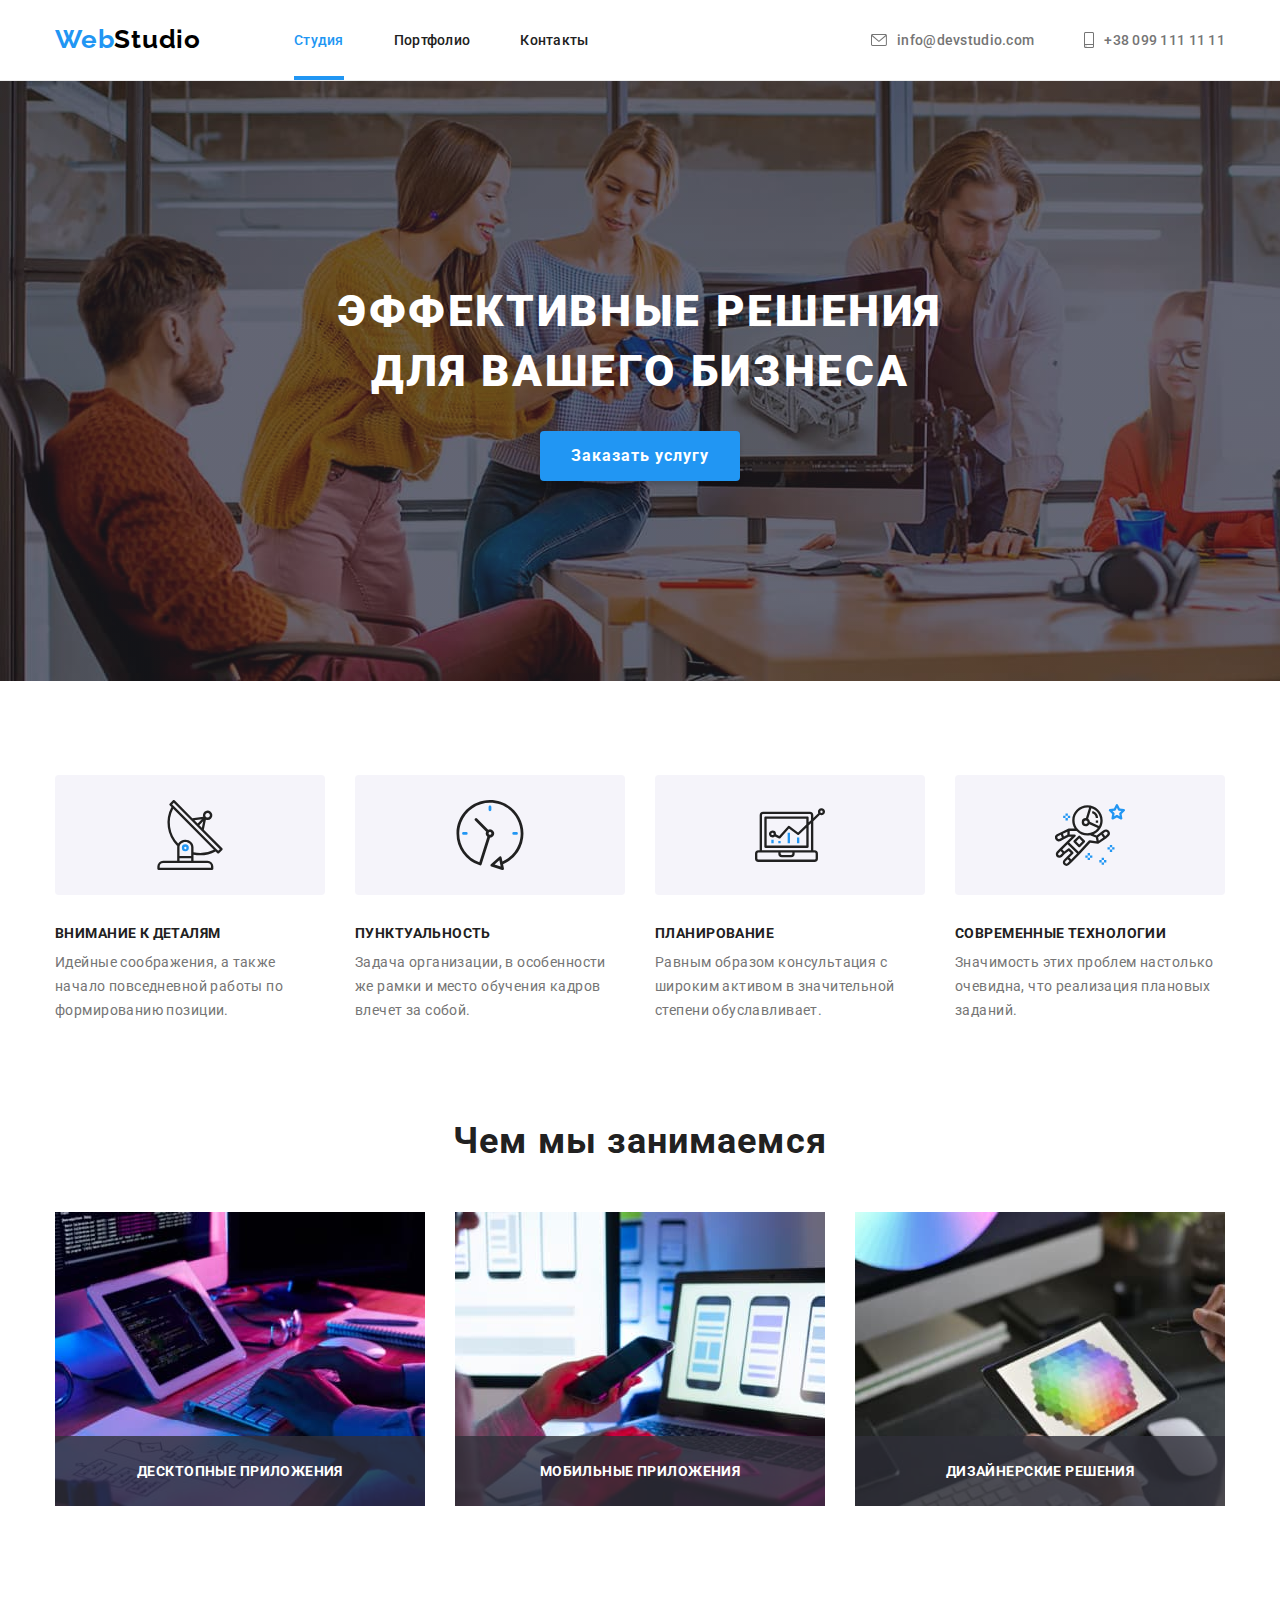
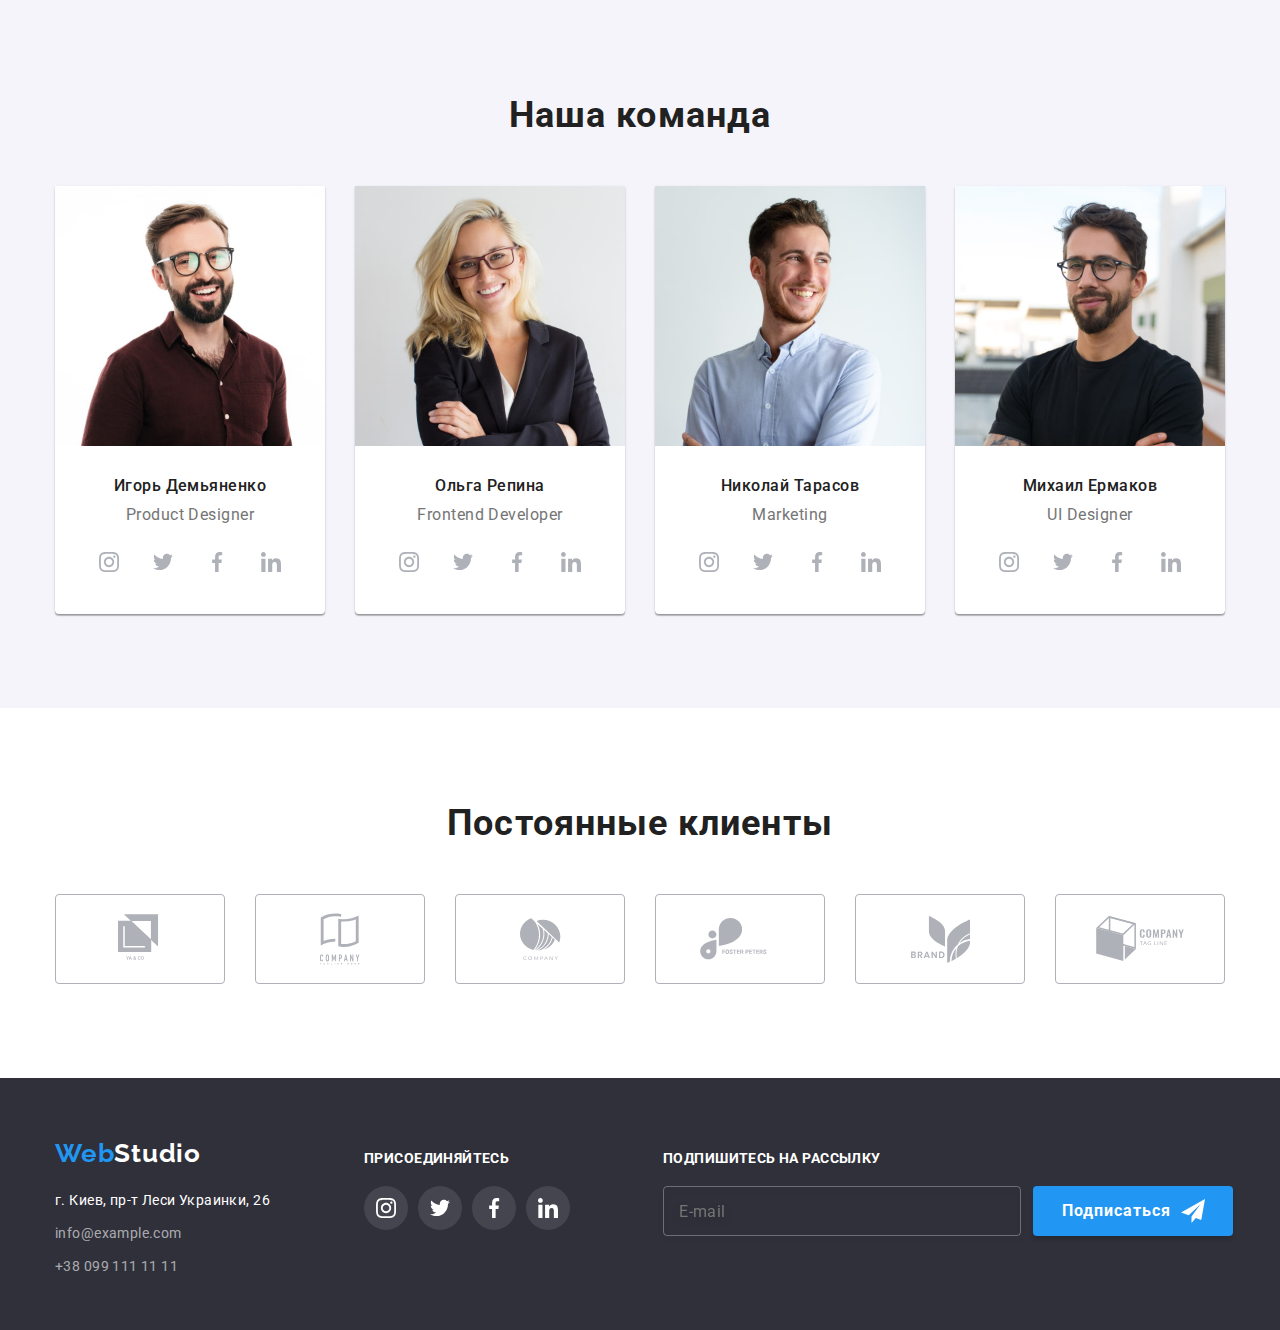
==== index.html @ 06188220 "Переносит файлы предыдущей работы в репозиторий" ====
<!DOCTYPE html>
<html lang="ru">
  <head>
    <meta charset="UTF-8" />
    <meta name="viewport" content="width=device-width, initial-scale=1.0" />
    <title>Веб-студия</title>
    <link
      rel="stylesheet"
      href="https://cdnjs.cloudflare.com/ajax/libs/modern-normalize/1.0.0/modern-normalize.css"
    />
    <link
      href="https://fonts.googleapis.com/css2?family=Raleway:wght@700&family=Roboto:wght@400;500;700;900&display=swap"
      rel="stylesheet"
    />
    <link rel="stylesheet" href="./css/main.min.css" />
  </head>

  <body>
    <!--Шапка-->
    <header class="header">
      <div class="container">
        <nav class="navigation">
          <a
            href="./index.html"
            class="site-logo link"
            aria-label="логотип веб-студии"
            lang="en"
          >
            Web<span class="logo-half">Studio</span>
          </a>
          <ul class="site-nav list">
            <li class="site-nav-item">
              <a class="site-nav-link link current" href="./index.html"
                >Студия</a
              >
            </li>
            <li class="site-nav-item">
              <a class="site-nav-link link" href="./portfolio.html"
                >Портфолио</a
              >
            </li>
            <li class="site-nav-item">
              <a class="site-nav-link link" href="">Контакты</a>
            </li>
          </ul>
        </nav>
        <address class="address">
          <ul class="contacts-list list">
            <li class="contacts-list-item">
              <a
                class="contacts-list-link link"
                href="mailto:info@devstudio.com"
                ><svg class="contacts-list-icon envelope">
                  <use href="./images/svg/sprite.svg#envelope"></use></svg
                >info@devstudio.com</a
              >
            </li>
            <li class="contacts-list-item">
              <a class="contacts-list-link link" href="tel:+380991111111"
                ><svg class="contacts-list-icon smartphone">
                  <use href="./images/svg/sprite.svg#smartphone"></use></svg
                >+38 099 111 11 11</a
              >
            </li>
          </ul>
        </address>
      </div>
    </header>
    <main>
      <!--Герой-->
      <section class="hero">
        <div class="container">
          <h1 class="hero-title">
            Эффективные решения<br />для вашего бизнеса
          </h1>
          <button type="button" class="hero-btn" data-modal-open>Заказать услугу</button>
        </div>
      </section>

      <!--Преимущества веб-студии-->
      <section class="section">
        <div class="container">
          <h2 class="section-title" hidden>Преимущества веб-студии</h2>
          <ul class="advantages list">
            <li class="advantages-item attention">
              <h3 class="advantages-list-title title">Внимание к деталям</h3>
              <p class="advantages-list-item">
                Идейные соображения, а также начало повседневной работы по
                формированию позиции.
              </p>
            </li>
            <li class="advantages-item punctuality">
              <h3 class="advantages-list-title title">Пунктуальность</h3>
              <p class="advantages-list-item">
                Задача организации, в особенности же рамки и место обучения
                кадров влечет за собой.
              </p>
            </li>
            <li class="advantages-item planning">
              <h3 class="advantages-list-title title">Планирование</h3>
              <p class="advantages-list-item">
                Равным образом консультация с широким активом в значительной
                степени обуславливает.
              </p>
            </li>
            <li class="advantages-item technologies">
              <h3 class="advantages-list-title title">
                Современные технологии
              </h3>
              <p class="advantages-list-item">
                Значимость этих проблем настолько очевидна, что реализация
                плановых заданий.
              </p>
            </li>
          </ul>
        </div>
      </section>
      <!--Виды работ-->
      <section class="works-section section">
        <div class="container">
          <h2 class="works-section-title title">Чем мы занимаемся</h2>
          <ul class="works list">
            <li class="works-item">
              <img
                src="./images/main_section_3/PC.jpg"
                alt="человек работает за компьютером"
                width="370"
                height="294"
              />
              <p class="works-item-desc">Десктопные приложения</p>
            </li>
            <li class="works-item">
              <img
                src="./images/main_section_3/mobile.jpg"
                alt="человек держит мобильный телефон"
                width="370"
                height="294"
              />
              <p class="works-item-desc">Мобильные приложения</p>
            </li>
            <li class="works-item">
              <img
                src="./images/main_section_3/color-palette.jpg"
                alt="палитра цветов на экране планшета"
                width="370"
                height="294"
              />
              <p class="works-item-desc">Дизайнерские решения</p>
            </li>
          </ul>
        </div>
      </section>
      <!--Команда-->
      <section class="team-section section">
        <div class="container">
          <h2 class="team-section-title title">Наша команда</h2>
          <ul class="team list">
            <li class="team-list-item">
              <img
                src="./images/main_section_4/igor.jpg"
                alt="дизайнер игорь демьяненко"
                width="270"
                height="260"
              />
              <h3 class="team-list-title title">Игорь Демьяненко</h3>
              <p class="team-list-job" lang="en">Product Designer</p>
              <ul class="social-networks list">
                <li class="social-networks-item">
                  <a class="social-networks-link" href="">
                    <svg class="social-networks-svg">
                      <use href="./images/svg/sprite.svg#instagram"></use>
                    </svg>
                  </a>
                </li>
                <li class="social-networks-item">
                  <a class="social-networks-link" href="">
                    <svg class="social-networks-svg">
                      <use href="./images/svg/sprite.svg#twitter"></use>
                    </svg>
                  </a>
                </li>
                <li class="social-networks-item">
                  <a class="social-networks-link" href="">
                    <svg class="social-networks-svg">
                      <use href="./images/svg/sprite.svg#facebook"></use>
                    </svg>
                  </a>
                </li>
                <li class="social-networks-item">
                  <a class="social-networks-link" href="">
                    <svg class="social-networks-svg">
                      <use href="./images/svg/sprite.svg#linkedin"></use>
                    </svg>
                  </a>
                </li>
              </ul>
            </li>
            <li class="team-list-item">
              <img
                src="./images/main_section_4/olga.jpg"
                alt="разработчик ольга репина"
                width="270"
                height="260"
              />
              <h3 class="team-list-title title">Ольга Репина</h3>
              <p class="team-list-job" lang="en">Frontend Developer</p>
              <ul class="social-networks list">
                <li class="social-networks-item">
                  <a class="social-networks-link" href="">
                    <svg class="social-networks-svg">
                      <use href="./images/svg/sprite.svg#instagram"></use>
                    </svg>
                  </a>
                </li>
                <li class="social-networks-item">
                  <a class="social-networks-link" href="">
                    <svg class="social-networks-svg">
                      <use href="./images/svg/sprite.svg#twitter"></use>
                    </svg>
                  </a>
                </li>
                <li class="social-networks-item">
                  <a class="social-networks-link" href="">
                    <svg class="social-networks-svg">
                      <use href="./images/svg/sprite.svg#facebook"></use>
                    </svg>
                  </a>
                </li>
                <li class="social-networks-item">
                  <a class="social-networks-link" href="">
                    <svg class="social-networks-svg">
                      <use href="./images/svg/sprite.svg#linkedin"></use>
                    </svg>
                  </a>
                </li>
              </ul>
            </li>
            <li class="team-list-item">
              <img
                src="./images/main_section_4/nikolai.jpg"
                alt="маркетинг николай тарасов"
                width="270"
                height="260"
              />
              <h3 class="team-list-title title">Николай Тарасов</h3>
              <p class="team-list-job" lang="en">Marketing</p>
              <ul class="social-networks list">
                <li class="social-networks-item">
                  <a class="social-networks-link" href="">
                    <svg class="social-networks-svg">
                      <use href="./images/svg/sprite.svg#instagram"></use>
                    </svg>
                  </a>
                </li>
                <li class="social-networks-item">
                  <a class="social-networks-link" href="">
                    <svg class="social-networks-svg">
                      <use href="./images/svg/sprite.svg#twitter"></use>
                    </svg>
                  </a>
                </li>
                <li class="social-networks-item">
                  <a class="social-networks-link" href="">
                    <svg class="social-networks-svg">
                      <use href="./images/svg/sprite.svg#facebook"></use>
                    </svg>
                  </a>
                </li>
                <li class="social-networks-item">
                  <a class="social-networks-link" href="">
                    <svg class="social-networks-svg">
                      <use href="./images/svg/sprite.svg#linkedin"></use>
                    </svg>
                  </a>
                </li>
              </ul>
            </li>
            <li class="team-list-item">
              <img
                src="./images/main_section_4/mikhail.jpg"
                alt="дизайнер михаил ермаков"
                width="270"
                height="260"
              />
              <h3 class="team-list-title title">Михаил Ермаков</h3>
              <p class="team-list-job" lang="en">UI Designer</p>
              <ul class="social-networks list">
                <li class="social-networks-item">
                  <a class="social-networks-link" href="">
                    <svg class="social-networks-svg">
                      <use href="./images/svg/sprite.svg#instagram"></use>
                    </svg>
                  </a>
                </li>
                <li class="social-networks-item">
                  <a class="social-networks-link" href="">
                    <svg class="social-networks-svg">
                      <use href="./images/svg/sprite.svg#twitter"></use>
                    </svg>
                  </a>
                </li>
                <li class="social-networks-item">
                  <a class="social-networks-link" href="">
                    <svg class="social-networks-svg">
                      <use href="./images/svg/sprite.svg#facebook"></use>
                    </svg>
                  </a>
                </li>
                <li class="social-networks-item">
                  <a class="social-networks-link" href="">
                    <svg class="social-networks-svg">
                      <use href="./images/svg/sprite.svg#linkedin"></use>
                    </svg>
                  </a>
                </li>
              </ul>
            </li>
          </ul>
        </div>
      </section>
      <!--Клиенты-->
      <section class="section">
        <div class="container">
          <h2 class="clients-section-title title">Постоянные клиенты</h2>
          <ul class="clients-list list">
            <li class="clients-list-item">
              <a class="clients-list-link" href=""
                ><svg class="clients-list-svg ya-co">
                  <use href="./images/svg/sprite.svg#logo-ya-co"></use></svg
              ></a>
            </li>
            <li class="clients-list-item">
              <a class="clients-list-link" href=""
                ><svg class="clients-list-svg tagline-here">
                  <use
                    href="./images/svg/sprite.svg#logo-tagline-here"
                  ></use></svg
              ></a>
            </li>
            <li class="clients-list-item">
              <a class="clients-list-link" href=""
                ><svg class="clients-list-svg company">
                  <use href="./images/svg/sprite.svg#logo-company"></use></svg
              ></a>
            </li>
            <li class="clients-list-item">
              <a class="clients-list-link" href=""
                ><svg class="clients-list-svg foster-peters">
                  <use
                    href="./images/svg/sprite.svg#logo-foster-peters"
                  ></use></svg
              ></a>
            </li>
            <li class="clients-list-item">
              <a class="clients-list-link" href=""
                ><svg class="clients-list-svg brand">
                  <use href="./images/svg/sprite.svg#logo-brand"></use></svg
              ></a>
            </li>
            <li class="clients-list-item">
              <a class="clients-list-link" href=""
                ><svg class="clients-list-svg tag-line">
                  <use href="./images/svg/sprite.svg#logo-tag-line"></use></svg
              ></a>
            </li>
          </ul>
        </div>
      </section>
    </main>
    <!--Подвал-->
    <footer class="footer">
      <div class="container">
        <div class="footer-contacts-list list">
          <a
            href="./index.html"
            class="site-logo link"
            aria-label="логотип веб-студии"
            lang="en"
            >Web<span class="logo-var">Studio</span>
          </a>
          <address class="address">
            <ul class="footer-list list">
              <li class="footer-list-item">
                <a
                  class="footer-list-link link"
                  href="https://goo.gl/maps/6B7yDmjmFDrhYiot9"
                  >г. Киев, пр-т Леси Украинки, 26</a
                >
              </li>
              <li class="footer-list-item">
                <a
                  class="footer-list-link-contact link"
                  href="mailto:info@example.com"
                  >info@example.com</a
                >
              </li>
              <li class="footer-list-item">
                <a
                  class="footer-list-link-contact link"
                  href="tel:+380991111111"
                  >+38 099 111 11 11</a
                >
              </li>
            </ul>
          </address>
        </div>
        <div class="footer-social-networks">
          <h2 class="social-networks-title">Присоединяйтесь</h2>
          <ul class="social-networks list">
            <li class="social-networks-item">
              <a class="social-networks-link" href="">
                <svg class="social-networks-svg">
                  <use href="./images/svg/sprite.svg#instagram"></use>
                </svg>
              </a>
            </li>
            <li class="social-networks-item">
              <a class="social-networks-link" href="">
                <svg class="social-networks-svg">
                  <use href="./images/svg/sprite.svg#twitter"></use>
                </svg>
              </a>
            </li>
            <li class="social-networks-item">
              <a class="social-networks-link" href="">
                <svg class="social-networks-svg">
                  <use href="./images/svg/sprite.svg#facebook"></use>
                </svg>
              </a>
            </li>
            <li class="social-networks-item">
              <a class="social-networks-link" href="">
                <svg class="social-networks-svg">
                  <use href="./images/svg/sprite.svg#linkedin"></use>
                </svg>
              </a>
            </li>
          </ul>
        </div>
        <div class="subscribe">
          <h2 class="subscribe-title">Подпишитесь на рассылку</h2>
          <form class="subscribe-form" action="#" method="get">
            <input class="subscribe-form-input" type="text" name="subscribe-form-input" placeholder="E-mail">
            <button class="subscribe-btn" type="submit">
              <span>Подписаться</span>
              <svg class="subscribe-btn-svg">
                <use href="./images/svg/sprite.svg#icon-send"></use>
              </svg>
            </button>
          </form>
        </div>               
      </div>
    </footer>

    <div class="backdrop is-hidden" data-modal>
      <div class="wrapper-modal">
        <div class="modal-window">
          <button type="button" class="close-btn" data-modal-close>
            <svg class="close-btn-svg close">
              <use href="./images/svg/sprite.svg#close-modal-btn"></use>
            </svg></button>
          <form class="modal-form" action="#" method="get">
            <h2 class="modal-form-title">Оставьте свои данные, мы вам перезвоним</h2>
            <ul class="list">
              <li class="modal-form-field">
                <label class="modal-form-label" for="user-name">Имя</label>
                <input class="modal-form-input" type="text" name="user-name" id="user-name" placeholder=" " required
                  minlength="2">
                <svg class="modal-form-icon">
                  <use href="./images/svg/sprite.svg#person-black"></use>
                </svg>
              </li>
    
              <li class="modal-form-field">
                <label class="modal-form-label" for="user-phone">Телефон</label>
                <input class="modal-form-input" type="tel" name="user-phone" id="user-phone" placeholder=" " required>
                <svg class="modal-form-icon">
                  <use href="./images/svg/sprite.svg#phone-black"></use>
                </svg>
              </li>
    
              <li class="modal-form-field">
                <label class="modal-form-label" for="user-email">Почта</label>
                <input class="modal-form-input" type="email" name="user-email" id="user-email" placeholder=" " required>
                <svg class="modal-form-icon">
                  <use href="./images/svg/sprite.svg#email-black"></use>
                </svg>
              </li>
            </ul>
    
            <div class="modal-comment">
              <label class="modal-comment-label" for="comment">Комментарий</label>
              <textarea class="modal-comment-area" name="comment" id="comment" placeholder="Введите текст"></textarea>
            </div>
    
            <input class="modal-form-policy visually-hidden" type="checkbox" name="user-policy" value="accept-policy"
              id="user-policy">
            <label class="modal-policy-label" for="user-policy">Соглашаюсь с рассылкой и принимаю <a
                class="modal-policy-link" href="">Условия договора</a></label>

            <button type="submit" class="modal-btn">Отправить</button>       
    
          </form>
        </div>
      </div>
    </div>

    
    <script src="./js/modal.js"></script>
  </body>
</html>
---- css/main.min.css ----
.visually-hidden{position:absolute !important;clip:rect(1px 1px 1px 1px);clip:rect(1px, 1px, 1px, 1px);padding:0 !important;border:0 !important;height:1px !important;width:1px !important;overflow:hidden}*,*::before,*::after{padding:0;margin:0}body{font-family:"Roboto",sans-serif;font-style:normal;color:#757575;background:#fff}.list{list-style:none}.link{text-decoration:none}img{display:block}.address{font-style:normal}.section{padding-top:94px;padding-bottom:94px}.title{color:#212121}.container{width:1200px;padding:0 15px;margin:0 auto}.site-logo{margin-right:93px;color:#2196f3;font-family:"Raleway",sans-serif;font-weight:bold;font-size:26px;line-height:1.192;letter-spacing:0.03em}.navigation .site-logo{padding-top:24px;padding-bottom:25px}.logo-half{color:#000}.logo-var{color:#fff}.navigation{display:flex;align-items:center}.site-nav{display:flex}.site-nav-item{display:flex}.site-nav-item:not(:last-child){margin-right:50px}.site-nav-item .link{padding:32px 0px}.site-nav-link{color:#212121;font-weight:500;font-size:14px;line-height:1.143;letter-spacing:0.02em;transition:color 250ms cubic-bezier(0.4, 0, 0.2, 1)}.site-nav-link:hover,.site-nav-link:focus{color:#2196f3}.current{position:relative;color:#2196f3}.current::after{content:"";position:absolute;left:0;bottom:0;display:block;width:100%;height:4px;background-color:#2196f3}.contacts-list{display:flex}.contacts-list-link{display:flex;align-items:center;justify-content:center;color:#757575;font-weight:500;font-size:14px;line-height:1.143;letter-spacing:0.02em;transition:color 250ms cubic-bezier(0.4, 0, 0.2, 1)}.contacts-list-link:hover,.contacts-list-link:focus{color:#2196f3}.contacts-list-icon{margin-right:10px;fill:#757575;transition:fill 250ms cubic-bezier(0.4, 0, 0.2, 1)}.contacts-list-link:hover .contacts-list-icon,.contacts-list-link:focus .contacts-list-icon{fill:#2196f3}.contacts-list-item:first-child{margin-right:50px}.contacts-list-item .link{padding:32px 0px}.envelope{width:16px;height:12px}.smartphone{width:10px;height:16px}.backdrop{position:fixed;top:0;left:0;width:100%;height:100%;background-color:rgba(0,0,0,0.2);visibility:visible;opacity:1;transition:visibility 250ms cubic-bezier(0.4, 0, 0.2, 1),opacity 250ms cubic-bezier(0.4, 0, 0.2, 1);overflow-y:auto}.is-hidden{visibility:hidden;opacity:0;pointer-events:none}.wrapper-modal{display:flex;justify-content:center;align-items:center;min-height:100%;padding:15px}.modal-window{position:relative;display:block;width:528px;padding:40px;background:#fff;box-shadow:0px 1px 3px rgba(0,0,0,0.12),0px 1px 1px rgba(0,0,0,0.14),0px 2px 1px rgba(0,0,0,0.2);border-radius:4px}.close-btn{position:absolute;top:8px;right:8px;display:flex;align-items:center;justify-content:center;width:30px;height:30px;background:#fff;border:1px solid rgba(0,0,0,0.1);border-radius:50%;cursor:pointer}.close-btn-svg:hover,.close-btn-svg:focus{fill:#2196f3}.close{width:18px;height:18px}.modal-form{display:flex;flex-direction:column}.modal-form-title{margin-bottom:12px;font-weight:bold;font-size:20px;line-height:1.15;text-align:center;letter-spacing:0.03em;color:#212121}.modal-form-field{position:relative}.modal-form-field:not(:last-child){margin-bottom:10px}.modal-form-label{font-size:12px;line-height:1.166;letter-spacing:0.01em}.modal-form-input{display:block;width:100%;height:40px;margin-top:4px;padding-left:42px;border:1px solid rgba(33,33,33,0.2);border-radius:4px;cursor:pointer}.modal-form-input:focus{outline:none;border:1px solid #2196f3;transition:transform 250ms cubic-bezier(0.4, 0, 0.2, 1)}.modal-form-icon{position:absolute;width:18px;height:18px;bottom:11px;left:12px}.modal-form-input:focus+.modal-form-icon{fill:#2196f3;transition:transform 250ms cubic-bezier(0.4, 0, 0.2, 1)}.modal-comment{margin-top:10px;margin-bottom:20px}.modal-comment-label{font-size:12px;line-height:1.166;letter-spacing:0.01em}.modal-comment-area{width:100%;height:120px;margin-top:4px;padding:12px 16px;border:1px solid rgba(33,33,33,0.2);border-radius:4px;resize:none}.modal-comment-area:focus{outline:none;border:1px solid #2196f3;transition:transform 250ms cubic-bezier(0.4, 0, 0.2, 1)}.modal-comment-area::placeholder{font-size:12px;line-height:1.17;letter-spacing:0.01em;color:rgba(117,117,117,0.5)}.modal-policy-label{font-size:14px;line-height:1.714;letter-spacing:0.03em}.modal-policy-label::before{content:"";width:16px;height:15px;display:inline-block;border:1px solid #212121;border-radius:2px;margin-right:8px;transition:transform 250ms cubic-bezier(0.4, 0, 0.2, 1)}.modal-form-policy:checked+.modal-policy-label::before{background-image:url(../images/svg/icon-check.svg);border:none}.modal-policy-link{color:#2196f3}.modal-btn{margin:30px 124px 0;width:200px;height:50px;font-weight:bold;font-size:16px;line-height:1, 875;letter-spacing:0.06em;color:#fff;background:#2196f3;box-shadow:0px 4px 4px rgba(0,0,0,0.15);border-radius:4px;border:none;cursor:pointer}.social-networks{display:flex;justify-content:center}.social-networks-link{display:flex;align-items:center;justify-content:center;width:44px;height:44px;border-radius:50%;background-color:#fff;transition:background-color 250ms cubic-bezier(0.4, 0, 0.2, 1)}.social-networks-link:hover,.social-networks-link:focus{background-color:#2196f3}.footer .social-networks-link{background-color:rgba(255,255,255,0.1);transition:background-color 250ms cubic-bezier(0.4, 0, 0.2, 1)}.social-networks-item:not(:last-child){margin-right:10px}.social-networks-svg{width:20px;height:20px;fill:#afb1b8;transition:fill 250ms cubic-bezier(0.4, 0, 0.2, 1)}.social-networks-link:hover .social-networks-svg,.social-networks-link:focus .social-networks-svg{fill:#fff}.footer .social-networks-svg{width:20px;height:20px;fill:#fff}.subscribe{padding-top:72px;padding-bottom:94px;margin-left:93px}.subscribe-title{font-weight:bold;font-size:14px;line-height:1, 142;letter-spacing:0.03em;text-transform:uppercase;color:#fff}.subscribe-btn{width:200px;height:50px;margin-left:12px;padding-left:29px;font-weight:bold;font-size:16px;line-height:1, 875;display:flex;align-items:center;text-align:center;letter-spacing:0.06em;color:#fff;background:#2196f3;box-shadow:0px 4px 4px rgba(0,0,0,0.15);border-radius:4px;border:none}.subscribe-btn-svg{width:24px;height:24px;margin-left:10px}.subscribe-form{display:flex;padding-top:20px}.subscribe-form-input{width:358px;height:50px;padding-left:15px;border:1px solid rgba(255,255,255,0.3);box-sizing:border-box;filter:drop-shadow(0px 4px 4px rgba(0,0,0,0.15));border-radius:4px;background-color:transparent;font-size:16px;line-height:1.25;align-items:center;letter-spacing:0.03em;color:rgba(255,255,255,0.6)}.subscribe-form-input:focus{outline:none}.header{border-bottom:1px solid #ececec}.header .container{display:flex;align-items:center;height:80px}.header .address{margin-left:auto}.hero{max-width:1600px;height:600px;margin-left:auto;margin-right:auto;background-repeat:no-repeat;background-size:cover;background-image:linear-gradient(rgba(47,48,58,0.4), rgba(47,48,58,0.4)),url(../images/main_section_1/hero-bg-img.jpg);background-color:#2f303a}.hero-title{width:696px;margin-bottom:30px;color:#fff;font-weight:900;font-size:44px;line-height:1.364;text-align:center;letter-spacing:0.06em;text-transform:uppercase}.hero-btn{width:200px;height:50px;font-weight:bold;font-size:16px;line-height:1, 875;letter-spacing:0.06em;color:#fff;background:#2196f3;box-shadow:0px 4px 4px rgba(0,0,0,0.15);border-radius:4px;border:none;cursor:pointer}.hero .container{display:flex;flex-direction:column;align-items:center;justify-content:center;height:600px}.advantages{display:flex;flex-wrap:wrap}.advantages-item{width:270px;height:251px}.advantages-item:not(:last-child){margin-right:30px}.advantages-list-title{margin-bottom:10px;font-weight:bold;font-size:14px;line-height:1.143;letter-spacing:0.03em;text-transform:uppercase}.advantages-list-title::before{content:"";display:block;width:270px;height:120px;background-repeat:no-repeat;background-position:center;background-color:#f5f4fa;border-radius:4px;margin-bottom:30px}.attention .advantages-list-title::before{background-image:url(../images/svg/antenna.svg)}.punctuality .advantages-list-title::before{background-image:url(../images/svg/clock.svg)}.planning .advantages-list-title::before{background-image:url(../images/svg/diagram.svg)}.technologies .advantages-list-title::before{background-image:url(../images/svg/astronaut.svg)}.advantages-list-item{height:75px;font-weight:normal;font-size:14px;line-height:1.714;letter-spacing:0.03em}.works{display:flex;flex-wrap:wrap}.works-section{padding-top:0}.works-section-title{margin-bottom:50px;font-weight:bold;font-size:36px;line-height:1.167;text-align:center;letter-spacing:0.03em}.works-item{position:relative;display:block}.works-item:not(:last-child){margin-right:30px}.works-item-desc{content:"";position:absolute;left:0;bottom:0;display:block;width:100%;height:70px;padding:27px 0;font-weight:bold;font-size:14px;line-height:16px;text-align:center;letter-spacing:0.03em;text-transform:uppercase;color:#fff;background-color:rgba(47,48,58,0.8)}.team{display:flex;flex-wrap:wrap}.team-section{height:708px;background-color:#f5f4fa}.team-section-title{margin-bottom:50px;font-weight:bold;font-size:36px;line-height:1.167;text-align:center;letter-spacing:0.03em}.team-list-item{width:270px;height:428px;padding-bottom:30px;box-shadow:0px 1px 3px rgba(0,0,0,0.12),0px 1px 1px rgba(0,0,0,0.14),0px 2px 1px rgba(0,0,0,0.2);border-radius:0px 0px 4px 4px;background:#fff}.team-list-item:not(:last-child){margin-right:30px}.team-list-title{margin-top:30px;margin-bottom:10px;font-weight:500;font-size:16px;line-height:1.187;text-align:center;letter-spacing:0.03em}.team-list-job{margin-bottom:16px;font-weight:normal;font-size:16px;line-height:1.187;text-align:center;letter-spacing:0.03em}.clients-section-title{margin-bottom:50px;font-weight:bold;font-size:36px;line-height:42px;text-align:center;letter-spacing:0.03em}.clients-list{display:flex;flex-wrap:wrap;justify-content:center}.clients-list-link{display:flex;align-items:center;justify-content:center;width:170px;height:90px;border:1px solid #afb1b8;box-sizing:border-box;border-radius:4px;transition:border 250ms cubic-bezier(0.4, 0, 0.2, 1)}.clients-list-link:hover,.clients-list-link:focus{border:1px solid #2196f3}.clients-list-item:not(:last-child){margin-right:30px}.clients-list-svg{fill:#afb1b8;transition:fill 250ms cubic-bezier(0.4, 0, 0.2, 1)}.clients-list-link:hover .clients-list-svg,.clients-list-link:focus .clients-list-svg{fill:#2196f3}.ya-co{width:44.27px;height:49.23px}.tagline-here{width:40px;height:52px}.company{width:41px;height:42.6px}.foster-peters{width:79.66px;height:42.22px}.brand{width:59px;height:47px}.tag-line{width:88.48px;height:45.44px}.footer{display:flex;height:252px;background-color:#2f303a}.footer .container{display:flex}.footer .address{width:231px;margin-top:20px}.footer-contacts-list{padding:60px 0px;margin-right:70px}.footer-list-item:not(:last-child){margin-bottom:9px}.footer-list-link{color:#fff;font-weight:normal;font-size:14px;line-height:1.714;letter-spacing:0.03em;transition:color 250ms cubic-bezier(0.4, 0, 0.2, 1)}.footer-list-link:hover,.footer-list-link:focus{color:#2196f3}.footer-list-link-contact{color:rgba(255,255,255,0.6);font-weight:normal;font-size:14px;line-height:1.714;letter-spacing:0.03em;transition:color 250ms cubic-bezier(0.4, 0, 0.2, 1)}.footer-list-link-contact:hover,.footer-list-link-contact:focus{color:#2196f3}.footer-social-networks{padding-top:72px;padding-bottom:100px}.social-networks-title{margin-bottom:20px;font-weight:bold;font-size:14px;line-height:16px;letter-spacing:0.03em;text-transform:uppercase;color:#fff}.social-networks-link:hover,.social-networks-link:focus{background-color:#2196f3}
/*# sourceMappingURL=main.min.css.map */
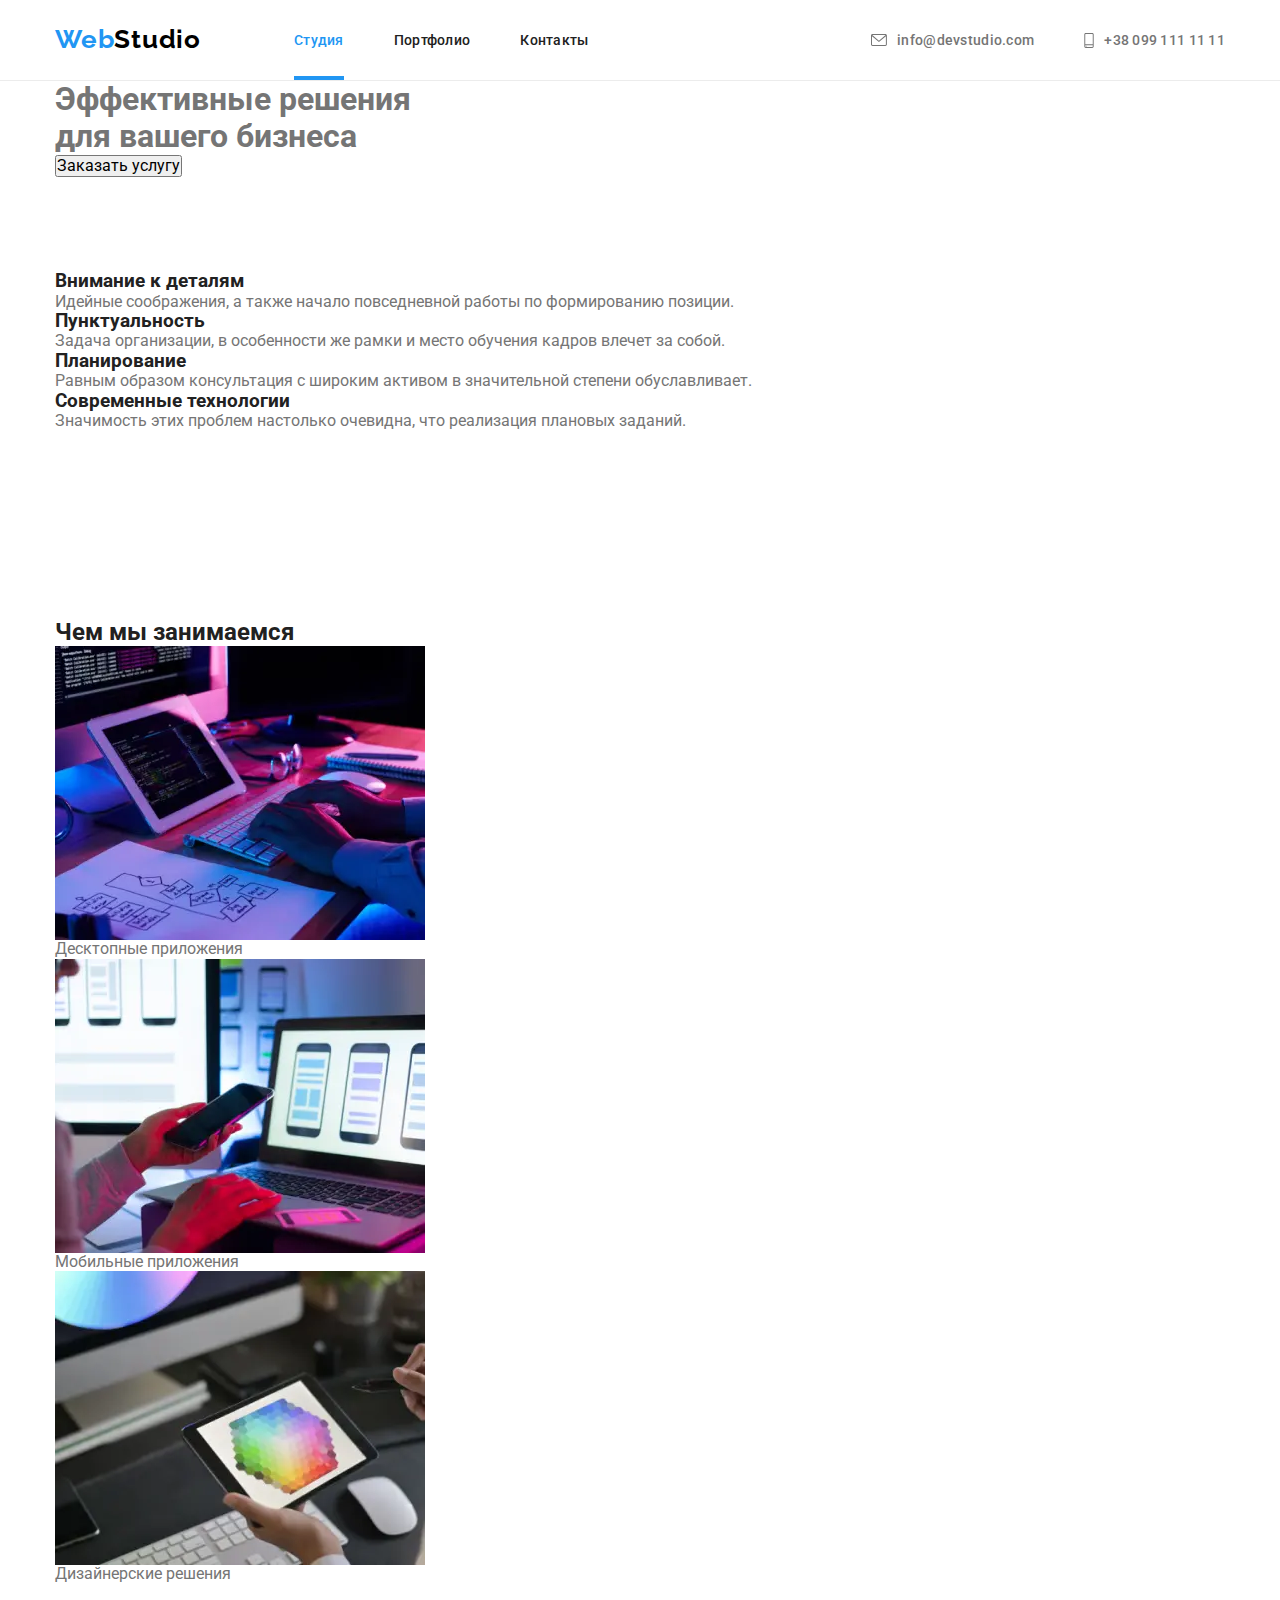
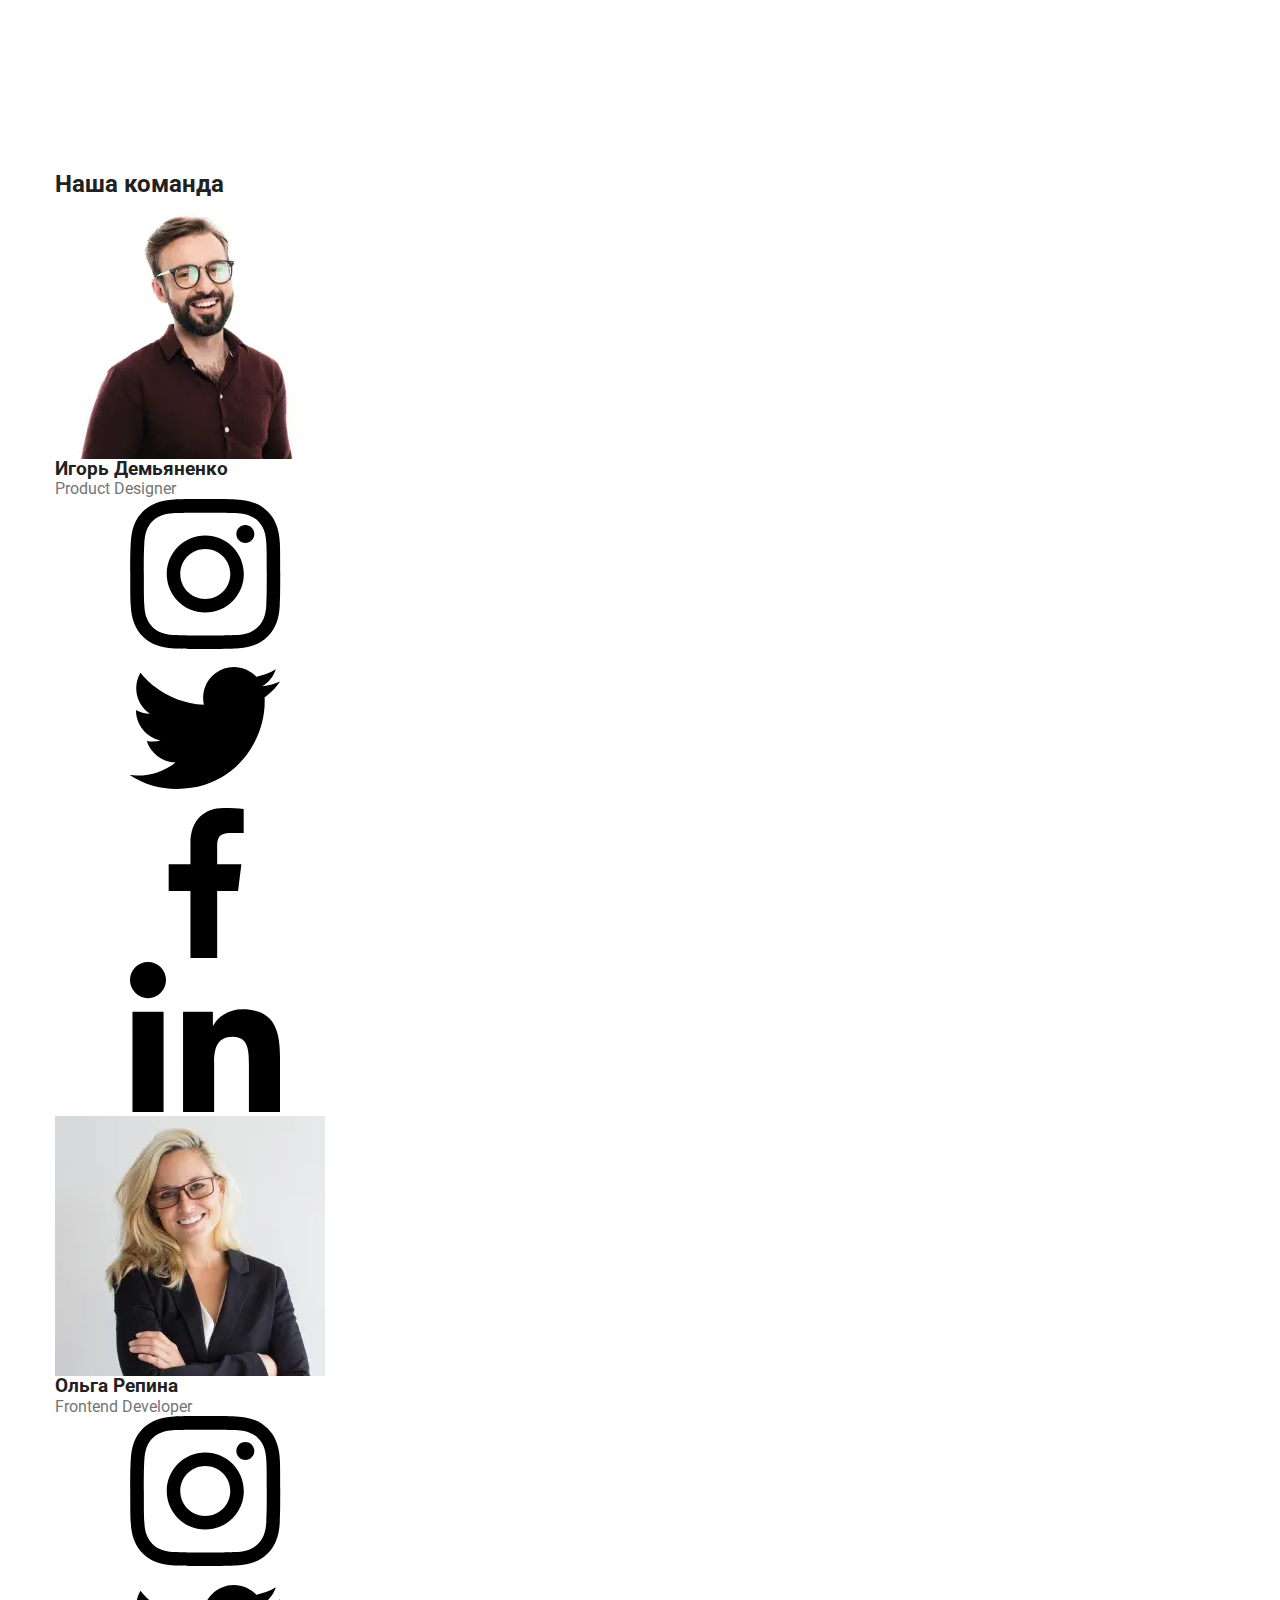
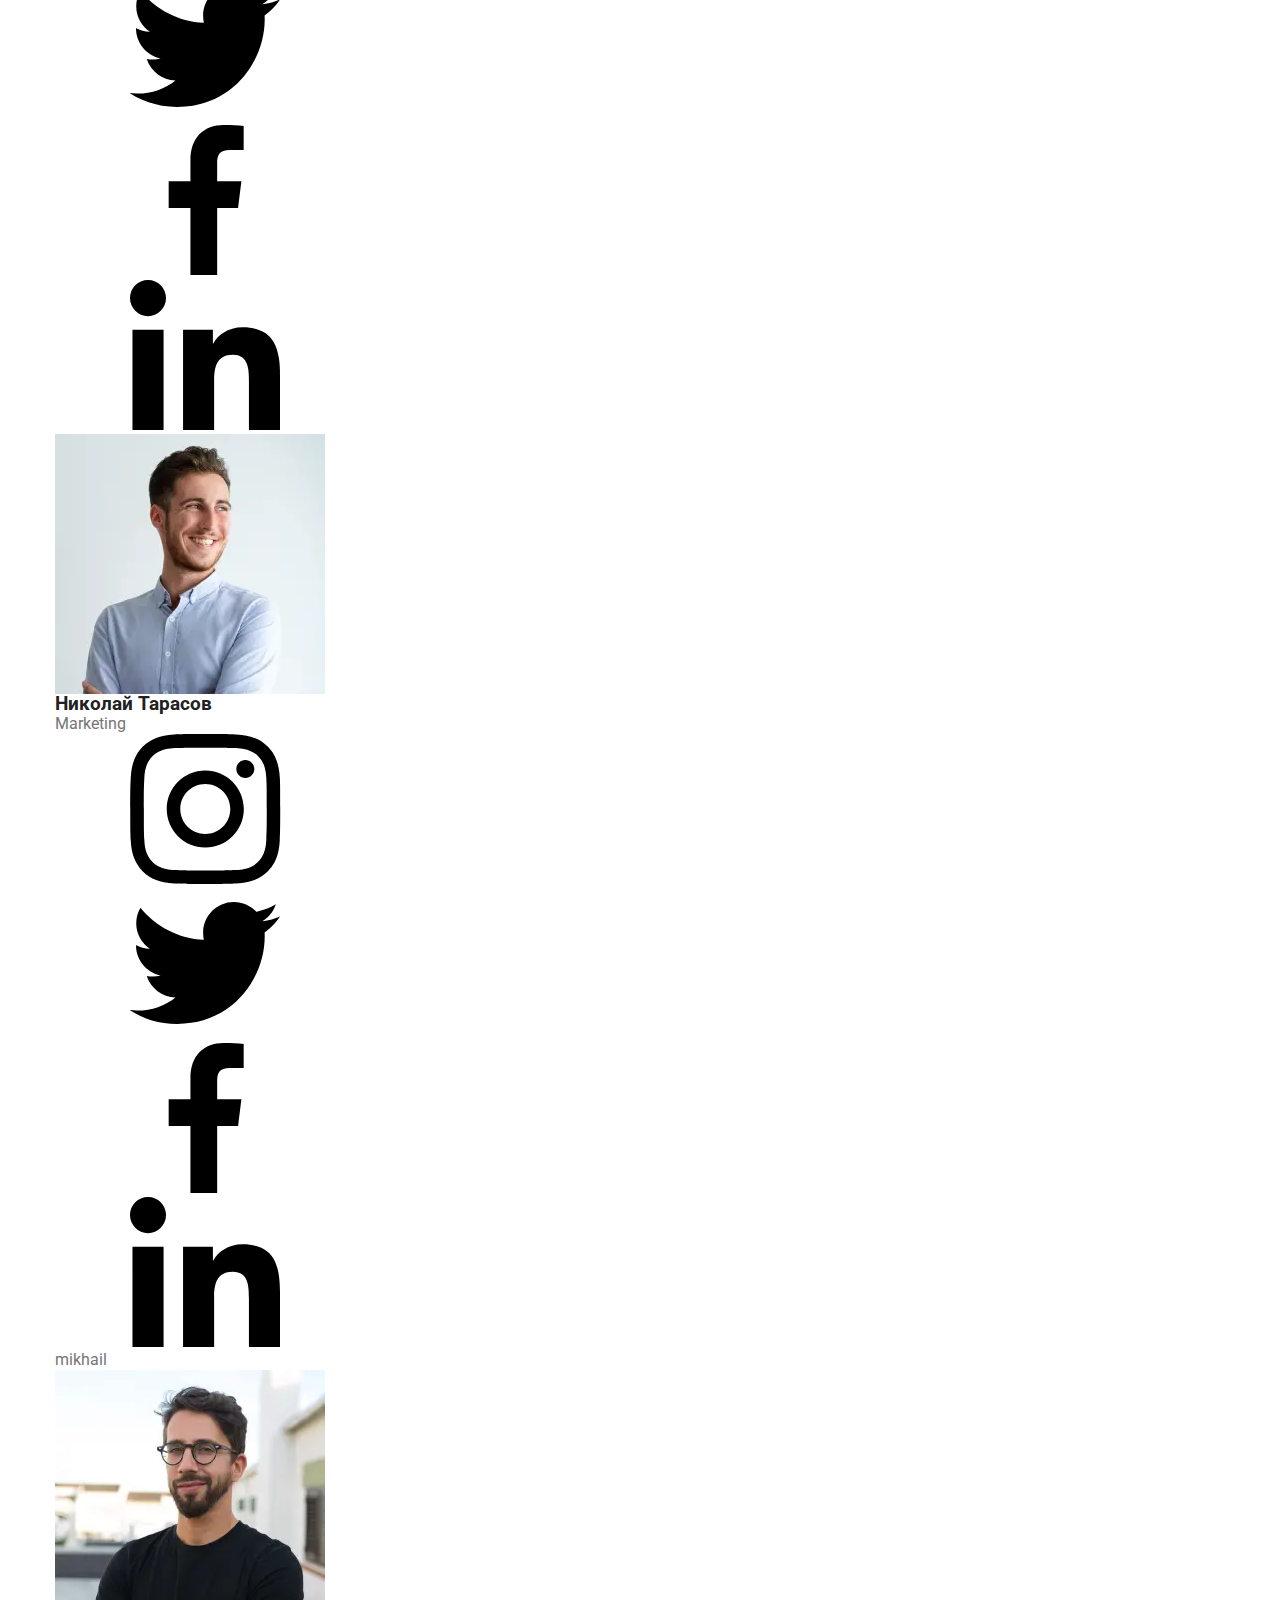
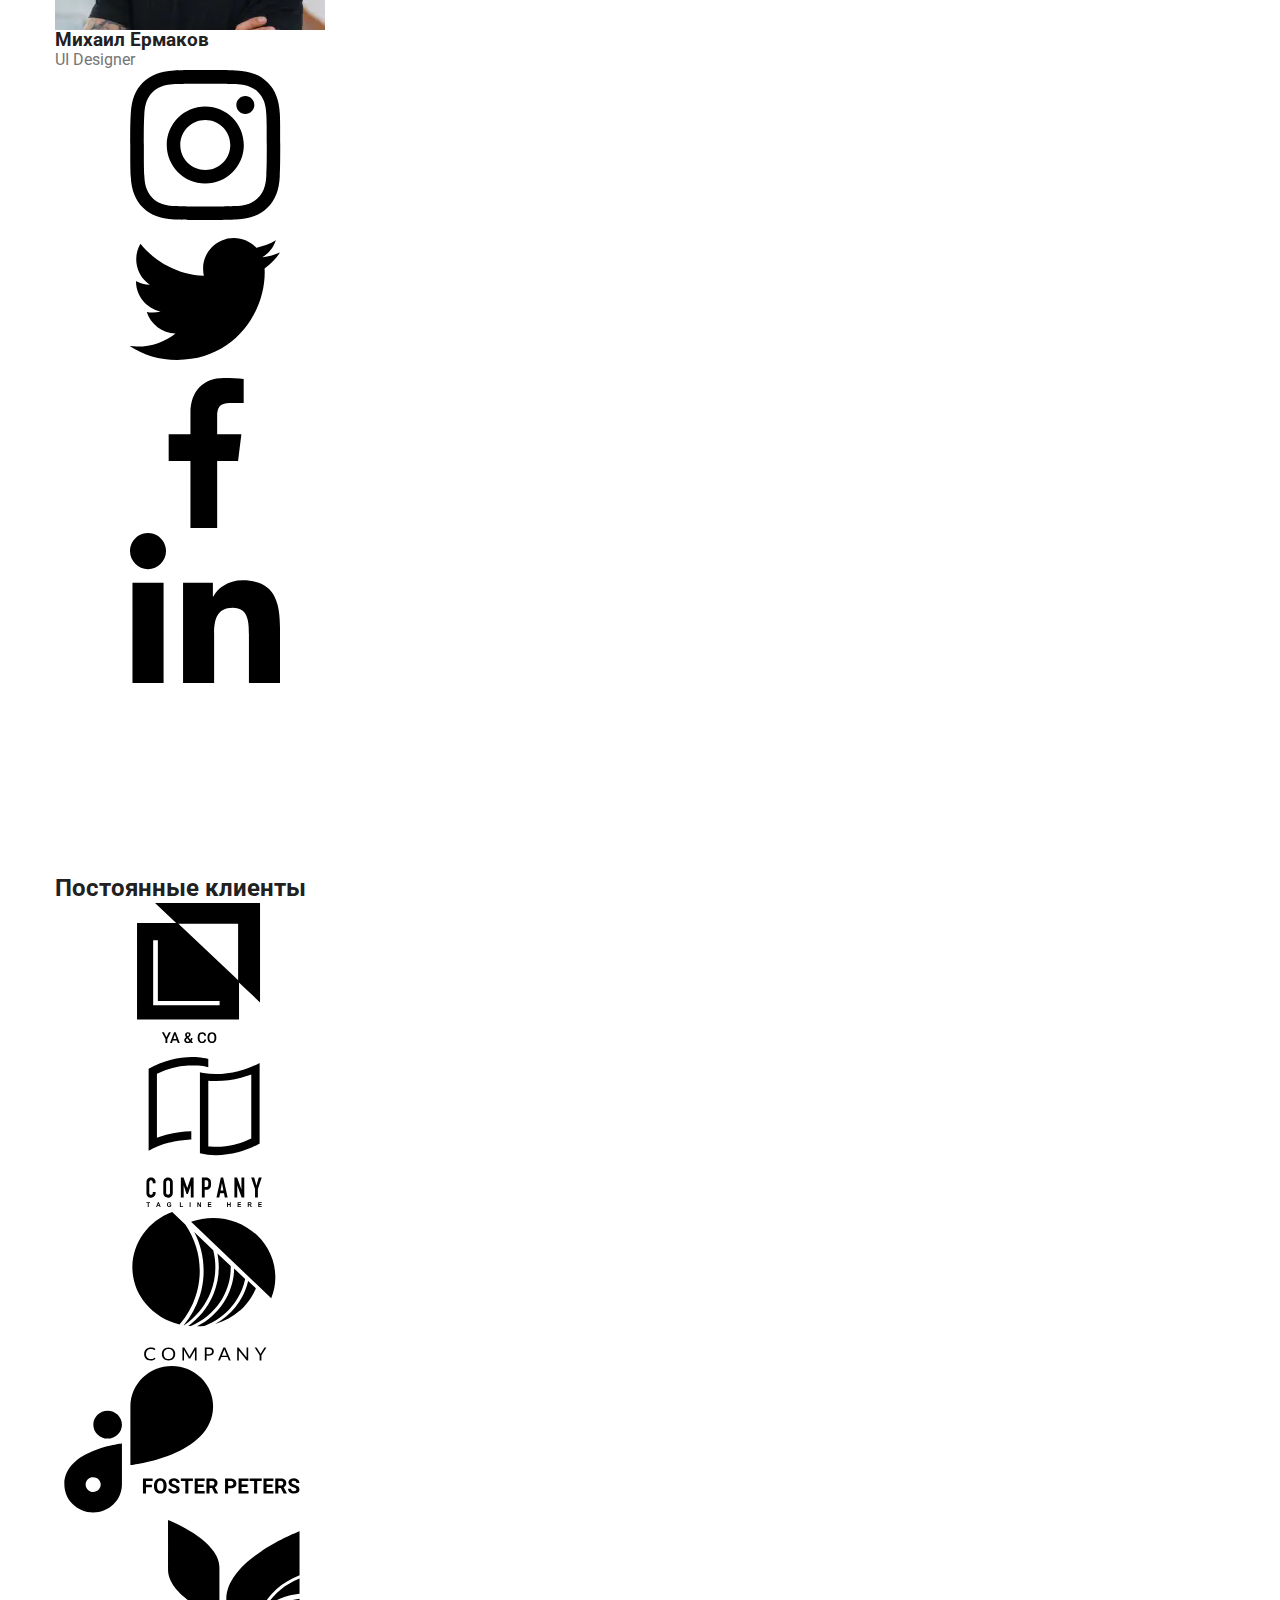
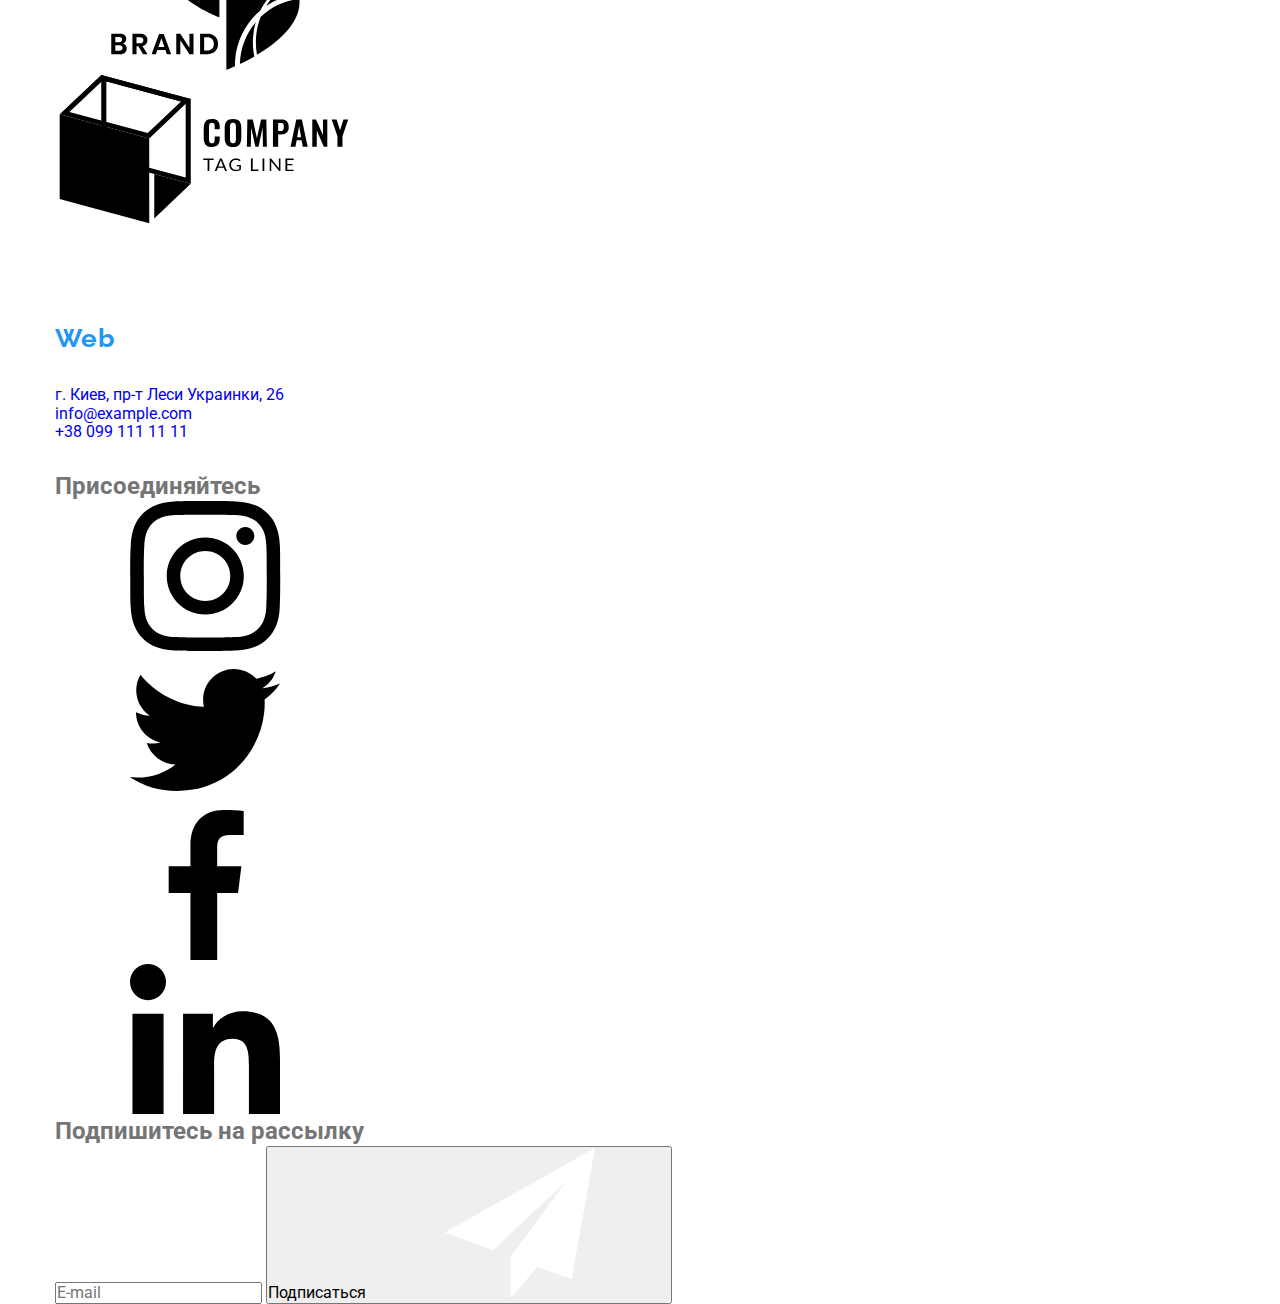
==== commit 9a44faab: "Добавляет разметку меню навигации, добавляет стили шапки, подключает изображения)" ====
--- a/index.html
+++ b/index.html
@@ -20,50 +20,46 @@
     <header class="header">
       <div class="container">
         <nav class="navigation">
-          <a
-            href="./index.html"
-            class="site-logo link"
-            aria-label="логотип веб-студии"
-            lang="en"
-          >
+          <a href="./index.html" class="site-logo link" aria-label="логотип веб-студии" lang="en">
             Web<span class="logo-half">Studio</span>
           </a>
-          <ul class="site-nav list">
-            <li class="site-nav-item">
-              <a class="site-nav-link link current" href="./index.html"
-                >Студия</a
-              >
-            </li>
-            <li class="site-nav-item">
-              <a class="site-nav-link link" href="./portfolio.html"
-                >Портфолио</a
-              >
-            </li>
-            <li class="site-nav-item">
-              <a class="site-nav-link link" href="">Контакты</a>
-            </li>
-          </ul>
-        </nav>
-        <address class="address">
-          <ul class="contacts-list list">
-            <li class="contacts-list-item">
-              <a
-                class="contacts-list-link link"
-                href="mailto:info@devstudio.com"
-                ><svg class="contacts-list-icon envelope">
-                  <use href="./images/svg/sprite.svg#envelope"></use></svg
-                >info@devstudio.com</a
-              >
-            </li>
-            <li class="contacts-list-item">
-              <a class="contacts-list-link link" href="tel:+380991111111"
-                ><svg class="contacts-list-icon smartphone">
-                  <use href="./images/svg/sprite.svg#smartphone"></use></svg
-                >+38 099 111 11 11</a
-              >
-            </li>
-          </ul>
-        </address>
+          <button class="menu-btn" type="button" aria-expanded="true" aria-controls="menu-container" data-menu-button>
+            <svg width="40" height="40" aria-label="Переключатель мобильного меню">
+              <use class="menu-btn-close" href="./images/svg/sprite.svg#menu-close"></use>
+              <use class="menu-btn-open" href="./images/svg/sprite.svg#menu-open"></use>
+            </svg>
+          </button>
+          
+          <div class="menu-container" id="menu-container" data-menu>
+            <div class="site-nav-section">
+              <ul class="site-nav list">
+                <li class="site-nav-item">
+                  <a class="site-nav-link link current" href="./index.html">Студия</a>
+                </li>
+                <li class="site-nav-item">
+                  <a class="site-nav-link link" href="./portfolio.html">Портфолио</a>
+                </li>
+                <li class="site-nav-item">
+                  <a class="site-nav-link link" href="">Контакты</a>
+                </li>
+              </ul>
+            </div>
+            <address class="address">
+              <ul class="contacts-list list">
+                <li class="contacts-list-item">
+                  <a class="contacts-list-link link" href="mailto:info@devstudio.com"><svg class="contacts-list-icon envelope">
+                      <use href="./images/svg/sprite.svg#envelope"></use>
+                    </svg>info@devstudio.com</a>
+                </li>
+                <li class="contacts-list-item">
+                  <a class="contacts-list-link link" href="tel:+380991111111"><svg class="contacts-list-icon smartphone">
+                      <use href="./images/svg/sprite.svg#smartphone"></use>
+                    </svg>+38 099 111 11 11</a>
+                </li>
+              </ul>
+            </address>
+          </div>
+        </nav>              
       </div>
     </header>
     <main>
@@ -121,30 +117,32 @@
           <h2 class="works-section-title title">Чем мы занимаемся</h2>
           <ul class="works list">
             <li class="works-item">
-              <img
-                src="./images/main_section_3/PC.jpg"
-                alt="человек работает за компьютером"
-                width="370"
-                height="294"
-              />
+              <picture>
+                <source srcset="./images/main_section_3/PC-desktop.webp 1x, ./images/main_section_3/PC-desktop@2x.webp 2x"
+                  media="(min-width: 1200px)" type="image/webp">
+                <source srcset="./images/main_section_3/PC-desktop.jpg 1x, ./images/main_section_3/PC-desktop@2x.jpg 2x" media="(min-width: 1200px)">
+                <img src="./images/main_section_3/PC.jpg" alt="человек работает за компьютером" />
+              </picture>              
               <p class="works-item-desc">Десктопные приложения</p>
             </li>
             <li class="works-item">
-              <img
-                src="./images/main_section_3/mobile.jpg"
-                alt="человек держит мобильный телефон"
-                width="370"
-                height="294"
-              />
+              <picture>
+                <source srcset="./images/main_section_3/mobile-desktop.webp 1x, ./images/main_section_3/mobile-desktop@2x.webp 2x"
+                  media="(min-width: 1200px)" type="image/webp">
+                <source srcset="./images/main_section_3/mobile-desktop.jpg 1x, ./images/main_section_3/mobile-desktop@2x.jpg 2x"
+                  media="(min-width: 1200px)">
+                <img src="./images/main_section_3/mobile.jpg" alt="человек держит мобильный телефон" />
+              </picture>              
               <p class="works-item-desc">Мобильные приложения</p>
             </li>
             <li class="works-item">
-              <img
-                src="./images/main_section_3/color-palette.jpg"
-                alt="палитра цветов на экране планшета"
-                width="370"
-                height="294"
-              />
+              <picture>
+                <source srcset="./images/main_section_3/color-palette-desktop.webp 1x, ./images/main_section_3/color-palette-desktop@2x.webp 2x"
+                  media="(min-width: 1200px)" type="image/webp">
+                <source srcset="./images/main_section_3/color-palette-desktop.jpg 1x, ./images/main_section_3/color-palette-desktop@2x.jpg 2x"
+                  media="(min-width: 1200px)">
+                <img src="./images/main_section_3/color-palette.jpg" alt="палитра цветов на экране планшета" />
+              </picture>              
               <p class="works-item-desc">Дизайнерские решения</p>
             </li>
           </ul>
@@ -156,12 +154,24 @@
           <h2 class="team-section-title title">Наша команда</h2>
           <ul class="team list">
             <li class="team-list-item">
-              <img
-                src="./images/main_section_4/igor.jpg"
-                alt="дизайнер игорь демьяненко"
-                width="270"
-                height="260"
-              />
+              <picture>
+                <source
+                  srcset="./images/main_section_4/igor-desktop.webp 1x, ./images/main_section_4/igor-desktop@2x.webp 2x"
+                  media="(min-width: 1200px)" type="image/webp">
+                <source
+                  srcset="./images/main_section_4/igor-desktop.jpg 1x, ./images/main_section_4/igor-desktop@2x.jpg 2x"
+                  media="(min-width: 1200px)">
+                <source srcset="./images/main_section_4/igor-tablet.webp 1x, ./images/main_section_4/igor-tablet@2x.webp 2x"
+                  media="(min-width: 768px)" type="image/webp">
+                <source srcset="./images/main_section_4/igor-tablet.jpg 1x, ./images/main_section_4/igor-tablet@2x.jpg 2x"
+                  media="(min-width: 768px)">
+                <source srcset="./images/main_section_4/igor-mobile.webp 1x, ./images/main_section_4/igor-mobile@2x.webp 2x"
+                  media="(min-width: 320px)" type="image/webp">
+                <source srcset="./images/main_section_4/igor-mobile.jpg 1x, ./images/main_section_4/igor-mobile@2x.jpg 2x"
+                  media="(min-width: 320px)">
+                <img src="./images/main_section_4/igor.jpg" alt="дизайнер игорь демьяненко" />                
+              </picture>
+              
               <h3 class="team-list-title title">Игорь Демьяненко</h3>
               <p class="team-list-job" lang="en">Product Designer</p>
               <ul class="social-networks list">
@@ -196,12 +206,21 @@
               </ul>
             </li>
             <li class="team-list-item">
-              <img
-                src="./images/main_section_4/olga.jpg"
-                alt="разработчик ольга репина"
-                width="270"
-                height="260"
-              />
+              <picture>
+                <source srcset="./images/main_section_4/olga-desktop.webp 1x, ./images/main_section_4/olga-desktop@2x.webp 2x"
+                  media="(min-width: 1200px)" type="image/webp">
+                <source srcset="./images/main_section_4/olga-desktop.jpg 1x, ./images/main_section_4/olga-desktop@2x.jpg 2x"
+                  media="(min-width: 1200px)">
+                <source srcset="./images/main_section_4/olga-tablet.webp 1x, ./images/main_section_4/olga-tablet@2x.webp 2x"
+                  media="(min-width: 768px)" type="image/webp">
+                <source srcset="./images/main_section_4/olga-tablet.jpg 1x, ./images/main_section_4/olga-tablet@2x.jpg 2x"
+                  media="(min-width: 768px)">
+                <source srcset="./images/main_section_4/olga-mobile.webp 1x, ./images/main_section_4/olga-mobile@2x.webp 2x"
+                  media="(min-width: 320px)" type="image/webp">
+                <source srcset="./images/main_section_4/olga-mobile.jpg 1x, ./images/main_section_4/olga-mobile@2x.jpg 2x"
+                  media="(min-width: 320px)">
+                <img src="./images/main_section_4/olga.jpg" alt="разработчик ольга репина" />
+              </picture>              
               <h3 class="team-list-title title">Ольга Репина</h3>
               <p class="team-list-job" lang="en">Frontend Developer</p>
               <ul class="social-networks list">
@@ -236,12 +255,21 @@
               </ul>
             </li>
             <li class="team-list-item">
-              <img
-                src="./images/main_section_4/nikolai.jpg"
-                alt="маркетинг николай тарасов"
-                width="270"
-                height="260"
-              />
+              <picture>
+                <source srcset="./images/main_section_4/nikolai-desktop.webp 1x, ./images/main_section_4/nikolai-desktop@2x.webp 2x"
+                  media="(min-width: 1200px)" type="image/webp">
+                <source srcset="./images/main_section_4/nikolai-desktop.jpg 1x, ./images/main_section_4/nikolai-desktop@2x.jpg 2x"
+                  media="(min-width: 1200px)">
+                <source srcset="./images/main_section_4/nikolai-tablet.webp 1x, ./images/main_section_4/nikolai-tablet@2x.webp 2x"
+                  media="(min-width: 768px)" type="image/webp">
+                <source srcset="./images/main_section_4/nikolai-tablet.jpg 1x, ./images/main_section_4/nikolai-tablet@2x.jpg 2x"
+                  media="(min-width: 768px)">
+                <source srcset="./images/main_section_4/nikolai-mobile.webp 1x, ./images/main_section_4/nikolai-mobile@2x.webp 2x"
+                  media="(min-width: 320px)" type="image/webp">
+                <source srcset="./images/main_section_4/nikolai-mobile.jpg 1x, ./images/main_section_4/nikolai-mobile@2x.jpg 2x"
+                  media="(min-width: 320px)">
+                <img src="./images/main_section_4/nikolai.jpg" alt="маркетинг николай тарасов" />
+              </picture>              
               <h3 class="team-list-title title">Николай Тарасов</h3>
               <p class="team-list-job" lang="en">Marketing</p>
               <ul class="social-networks list">
@@ -276,12 +304,21 @@
               </ul>
             </li>
             <li class="team-list-item">
-              <img
-                src="./images/main_section_4/mikhail.jpg"
-                alt="дизайнер михаил ермаков"
-                width="270"
-                height="260"
-              />
+              <picture>
+                <source srcset="./images/main_section_4/mikhail-desktop.webp 1x, ./images/main_section_4/mikhail-desktop@2x.webp 2x"
+                  media="(min-width: 1200px)" type="image/webp">
+                <source srcset="./images/main_section_4/mikhail-desktop.jpg 1x, ./images/main_section_4/mikhail-desktop@2x.jpg 2x"
+                  media="(min-width: 1200px)">
+                <source srcset="./images/main_section_4/mikhail-tablet.webp 1x, ./images/main_section_4/mikhail-tablet@2x.webp 2x"
+                  media="(min-width: 768px)" type="image/webp">mikhail
+                <source srcset="./images/main_section_4/mikhail-tablet.jpg 1x, ./images/main_section_4/mikhail-tablet@2x.jpg 2x"
+                  media="(min-width: 768px)">
+                <source srcset="./images/main_section_4/mikhail-mobile.webp 1x, ./images/main_section_4/mikhail-mobile@2x.webp 2x"
+                  media="(min-width: 320px)" type="image/webp">
+                <source srcset="./images/main_section_4/mikhail-mobile.jpg 1x, ./images/main_section_4/mikhail-mobile@2x.jpg 2x"
+                  media="(min-width: 320px)">
+                <img src="./images/main_section_4/mikhail.jpg" alt="дизайнер михаил ермаков" />
+              </picture>              
               <h3 class="team-list-title title">Михаил Ермаков</h3>
               <p class="team-list-job" lang="en">UI Designer</p>
               <ul class="social-networks list">
@@ -507,5 +544,6 @@
 
     
     <script src="./js/modal.js"></script>
+    <script src="./js/menu.js"></script>
   </body>
 </html>
--- a/css/main.min.css
+++ b/css/main.min.css
@@ -1,2 +1,2 @@
-.visually-hidden{position:absolute !important;clip:rect(1px 1px 1px 1px);clip:rect(1px, 1px, 1px, 1px);padding:0 !important;border:0 !important;height:1px !important;width:1px !important;overflow:hidden}*,*::before,*::after{padding:0;margin:0}body{font-family:"Roboto",sans-serif;font-style:normal;color:#757575;background:#fff}.list{list-style:none}.link{text-decoration:none}img{display:block}.address{font-style:normal}.section{padding-top:94px;padding-bottom:94px}.title{color:#212121}.container{width:1200px;padding:0 15px;margin:0 auto}.site-logo{margin-right:93px;color:#2196f3;font-family:"Raleway",sans-serif;font-weight:bold;font-size:26px;line-height:1.192;letter-spacing:0.03em}.navigation .site-logo{padding-top:24px;padding-bottom:25px}.logo-half{color:#000}.logo-var{color:#fff}.navigation{display:flex;align-items:center}.site-nav{display:flex}.site-nav-item{display:flex}.site-nav-item:not(:last-child){margin-right:50px}.site-nav-item .link{padding:32px 0px}.site-nav-link{color:#212121;font-weight:500;font-size:14px;line-height:1.143;letter-spacing:0.02em;transition:color 250ms cubic-bezier(0.4, 0, 0.2, 1)}.site-nav-link:hover,.site-nav-link:focus{color:#2196f3}.current{position:relative;color:#2196f3}.current::after{content:"";position:absolute;left:0;bottom:0;display:block;width:100%;height:4px;background-color:#2196f3}.contacts-list{display:flex}.contacts-list-link{display:flex;align-items:center;justify-content:center;color:#757575;font-weight:500;font-size:14px;line-height:1.143;letter-spacing:0.02em;transition:color 250ms cubic-bezier(0.4, 0, 0.2, 1)}.contacts-list-link:hover,.contacts-list-link:focus{color:#2196f3}.contacts-list-icon{margin-right:10px;fill:#757575;transition:fill 250ms cubic-bezier(0.4, 0, 0.2, 1)}.contacts-list-link:hover .contacts-list-icon,.contacts-list-link:focus .contacts-list-icon{fill:#2196f3}.contacts-list-item:first-child{margin-right:50px}.contacts-list-item .link{padding:32px 0px}.envelope{width:16px;height:12px}.smartphone{width:10px;height:16px}.backdrop{position:fixed;top:0;left:0;width:100%;height:100%;background-color:rgba(0,0,0,0.2);visibility:visible;opacity:1;transition:visibility 250ms cubic-bezier(0.4, 0, 0.2, 1),opacity 250ms cubic-bezier(0.4, 0, 0.2, 1);overflow-y:auto}.is-hidden{visibility:hidden;opacity:0;pointer-events:none}.wrapper-modal{display:flex;justify-content:center;align-items:center;min-height:100%;padding:15px}.modal-window{position:relative;display:block;width:528px;padding:40px;background:#fff;box-shadow:0px 1px 3px rgba(0,0,0,0.12),0px 1px 1px rgba(0,0,0,0.14),0px 2px 1px rgba(0,0,0,0.2);border-radius:4px}.close-btn{position:absolute;top:8px;right:8px;display:flex;align-items:center;justify-content:center;width:30px;height:30px;background:#fff;border:1px solid rgba(0,0,0,0.1);border-radius:50%;cursor:pointer}.close-btn-svg:hover,.close-btn-svg:focus{fill:#2196f3}.close{width:18px;height:18px}.modal-form{display:flex;flex-direction:column}.modal-form-title{margin-bottom:12px;font-weight:bold;font-size:20px;line-height:1.15;text-align:center;letter-spacing:0.03em;color:#212121}.modal-form-field{position:relative}.modal-form-field:not(:last-child){margin-bottom:10px}.modal-form-label{font-size:12px;line-height:1.166;letter-spacing:0.01em}.modal-form-input{display:block;width:100%;height:40px;margin-top:4px;padding-left:42px;border:1px solid rgba(33,33,33,0.2);border-radius:4px;cursor:pointer}.modal-form-input:focus{outline:none;border:1px solid #2196f3;transition:transform 250ms cubic-bezier(0.4, 0, 0.2, 1)}.modal-form-icon{position:absolute;width:18px;height:18px;bottom:11px;left:12px}.modal-form-input:focus+.modal-form-icon{fill:#2196f3;transition:transform 250ms cubic-bezier(0.4, 0, 0.2, 1)}.modal-comment{margin-top:10px;margin-bottom:20px}.modal-comment-label{font-size:12px;line-height:1.166;letter-spacing:0.01em}.modal-comment-area{width:100%;height:120px;margin-top:4px;padding:12px 16px;border:1px solid rgba(33,33,33,0.2);border-radius:4px;resize:none}.modal-comment-area:focus{outline:none;border:1px solid #2196f3;transition:transform 250ms cubic-bezier(0.4, 0, 0.2, 1)}.modal-comment-area::placeholder{font-size:12px;line-height:1.17;letter-spacing:0.01em;color:rgba(117,117,117,0.5)}.modal-policy-label{font-size:14px;line-height:1.714;letter-spacing:0.03em}.modal-policy-label::before{content:"";width:16px;height:15px;display:inline-block;border:1px solid #212121;border-radius:2px;margin-right:8px;transition:transform 250ms cubic-bezier(0.4, 0, 0.2, 1)}.modal-form-policy:checked+.modal-policy-label::before{background-image:url(../images/svg/icon-check.svg);border:none}.modal-policy-link{color:#2196f3}.modal-btn{margin:30px 124px 0;width:200px;height:50px;font-weight:bold;font-size:16px;line-height:1, 875;letter-spacing:0.06em;color:#fff;background:#2196f3;box-shadow:0px 4px 4px rgba(0,0,0,0.15);border-radius:4px;border:none;cursor:pointer}.social-networks{display:flex;justify-content:center}.social-networks-link{display:flex;align-items:center;justify-content:center;width:44px;height:44px;border-radius:50%;background-color:#fff;transition:background-color 250ms cubic-bezier(0.4, 0, 0.2, 1)}.social-networks-link:hover,.social-networks-link:focus{background-color:#2196f3}.footer .social-networks-link{background-color:rgba(255,255,255,0.1);transition:background-color 250ms cubic-bezier(0.4, 0, 0.2, 1)}.social-networks-item:not(:last-child){margin-right:10px}.social-networks-svg{width:20px;height:20px;fill:#afb1b8;transition:fill 250ms cubic-bezier(0.4, 0, 0.2, 1)}.social-networks-link:hover .social-networks-svg,.social-networks-link:focus .social-networks-svg{fill:#fff}.footer .social-networks-svg{width:20px;height:20px;fill:#fff}.subscribe{padding-top:72px;padding-bottom:94px;margin-left:93px}.subscribe-title{font-weight:bold;font-size:14px;line-height:1, 142;letter-spacing:0.03em;text-transform:uppercase;color:#fff}.subscribe-btn{width:200px;height:50px;margin-left:12px;padding-left:29px;font-weight:bold;font-size:16px;line-height:1, 875;display:flex;align-items:center;text-align:center;letter-spacing:0.06em;color:#fff;background:#2196f3;box-shadow:0px 4px 4px rgba(0,0,0,0.15);border-radius:4px;border:none}.subscribe-btn-svg{width:24px;height:24px;margin-left:10px}.subscribe-form{display:flex;padding-top:20px}.subscribe-form-input{width:358px;height:50px;padding-left:15px;border:1px solid rgba(255,255,255,0.3);box-sizing:border-box;filter:drop-shadow(0px 4px 4px rgba(0,0,0,0.15));border-radius:4px;background-color:transparent;font-size:16px;line-height:1.25;align-items:center;letter-spacing:0.03em;color:rgba(255,255,255,0.6)}.subscribe-form-input:focus{outline:none}.header{border-bottom:1px solid #ececec}.header .container{display:flex;align-items:center;height:80px}.header .address{margin-left:auto}.hero{max-width:1600px;height:600px;margin-left:auto;margin-right:auto;background-repeat:no-repeat;background-size:cover;background-image:linear-gradient(rgba(47,48,58,0.4), rgba(47,48,58,0.4)),url(../images/main_section_1/hero-bg-img.jpg);background-color:#2f303a}.hero-title{width:696px;margin-bottom:30px;color:#fff;font-weight:900;font-size:44px;line-height:1.364;text-align:center;letter-spacing:0.06em;text-transform:uppercase}.hero-btn{width:200px;height:50px;font-weight:bold;font-size:16px;line-height:1, 875;letter-spacing:0.06em;color:#fff;background:#2196f3;box-shadow:0px 4px 4px rgba(0,0,0,0.15);border-radius:4px;border:none;cursor:pointer}.hero .container{display:flex;flex-direction:column;align-items:center;justify-content:center;height:600px}.advantages{display:flex;flex-wrap:wrap}.advantages-item{width:270px;height:251px}.advantages-item:not(:last-child){margin-right:30px}.advantages-list-title{margin-bottom:10px;font-weight:bold;font-size:14px;line-height:1.143;letter-spacing:0.03em;text-transform:uppercase}.advantages-list-title::before{content:"";display:block;width:270px;height:120px;background-repeat:no-repeat;background-position:center;background-color:#f5f4fa;border-radius:4px;margin-bottom:30px}.attention .advantages-list-title::before{background-image:url(../images/svg/antenna.svg)}.punctuality .advantages-list-title::before{background-image:url(../images/svg/clock.svg)}.planning .advantages-list-title::before{background-image:url(../images/svg/diagram.svg)}.technologies .advantages-list-title::before{background-image:url(../images/svg/astronaut.svg)}.advantages-list-item{height:75px;font-weight:normal;font-size:14px;line-height:1.714;letter-spacing:0.03em}.works{display:flex;flex-wrap:wrap}.works-section{padding-top:0}.works-section-title{margin-bottom:50px;font-weight:bold;font-size:36px;line-height:1.167;text-align:center;letter-spacing:0.03em}.works-item{position:relative;display:block}.works-item:not(:last-child){margin-right:30px}.works-item-desc{content:"";position:absolute;left:0;bottom:0;display:block;width:100%;height:70px;padding:27px 0;font-weight:bold;font-size:14px;line-height:16px;text-align:center;letter-spacing:0.03em;text-transform:uppercase;color:#fff;background-color:rgba(47,48,58,0.8)}.team{display:flex;flex-wrap:wrap}.team-section{height:708px;background-color:#f5f4fa}.team-section-title{margin-bottom:50px;font-weight:bold;font-size:36px;line-height:1.167;text-align:center;letter-spacing:0.03em}.team-list-item{width:270px;height:428px;padding-bottom:30px;box-shadow:0px 1px 3px rgba(0,0,0,0.12),0px 1px 1px rgba(0,0,0,0.14),0px 2px 1px rgba(0,0,0,0.2);border-radius:0px 0px 4px 4px;background:#fff}.team-list-item:not(:last-child){margin-right:30px}.team-list-title{margin-top:30px;margin-bottom:10px;font-weight:500;font-size:16px;line-height:1.187;text-align:center;letter-spacing:0.03em}.team-list-job{margin-bottom:16px;font-weight:normal;font-size:16px;line-height:1.187;text-align:center;letter-spacing:0.03em}.clients-section-title{margin-bottom:50px;font-weight:bold;font-size:36px;line-height:42px;text-align:center;letter-spacing:0.03em}.clients-list{display:flex;flex-wrap:wrap;justify-content:center}.clients-list-link{display:flex;align-items:center;justify-content:center;width:170px;height:90px;border:1px solid #afb1b8;box-sizing:border-box;border-radius:4px;transition:border 250ms cubic-bezier(0.4, 0, 0.2, 1)}.clients-list-link:hover,.clients-list-link:focus{border:1px solid #2196f3}.clients-list-item:not(:last-child){margin-right:30px}.clients-list-svg{fill:#afb1b8;transition:fill 250ms cubic-bezier(0.4, 0, 0.2, 1)}.clients-list-link:hover .clients-list-svg,.clients-list-link:focus .clients-list-svg{fill:#2196f3}.ya-co{width:44.27px;height:49.23px}.tagline-here{width:40px;height:52px}.company{width:41px;height:42.6px}.foster-peters{width:79.66px;height:42.22px}.brand{width:59px;height:47px}.tag-line{width:88.48px;height:45.44px}.footer{display:flex;height:252px;background-color:#2f303a}.footer .container{display:flex}.footer .address{width:231px;margin-top:20px}.footer-contacts-list{padding:60px 0px;margin-right:70px}.footer-list-item:not(:last-child){margin-bottom:9px}.footer-list-link{color:#fff;font-weight:normal;font-size:14px;line-height:1.714;letter-spacing:0.03em;transition:color 250ms cubic-bezier(0.4, 0, 0.2, 1)}.footer-list-link:hover,.footer-list-link:focus{color:#2196f3}.footer-list-link-contact{color:rgba(255,255,255,0.6);font-weight:normal;font-size:14px;line-height:1.714;letter-spacing:0.03em;transition:color 250ms cubic-bezier(0.4, 0, 0.2, 1)}.footer-list-link-contact:hover,.footer-list-link-contact:focus{color:#2196f3}.footer-social-networks{padding-top:72px;padding-bottom:100px}.social-networks-title{margin-bottom:20px;font-weight:bold;font-size:14px;line-height:16px;letter-spacing:0.03em;text-transform:uppercase;color:#fff}.social-networks-link:hover,.social-networks-link:focus{background-color:#2196f3}
+.visually-hidden{position:absolute !important;clip:rect(1px 1px 1px 1px);clip:rect(1px, 1px, 1px, 1px);padding:0 !important;border:0 !important;height:1px !important;width:1px !important;overflow:hidden}*,*::before,*::after{padding:0;margin:0}body{font-family:"Roboto",sans-serif;font-style:normal;color:#757575;background:#fff}.list{list-style:none}.link{text-decoration:none}img{display:block}.address{font-style:normal}@media screen and (min-width: 768px){.address{padding:21px 0}}@media screen and (min-width: 1200px){.address{padding:32px 0}}.section{padding:60px 0}@media screen and (min-width: 1200px){.section{padding:94px 0}}.title{color:#212121}.container{padding:0 15px;margin:0 auto}@media screen and (min-width: 480px){.container{width:480px}}@media screen and (min-width: 768px){.container{width:768px}}@media screen and (min-width: 1200px){.container{width:1200px}}.site-logo{color:#2196f3;font-family:"Raleway",sans-serif;font-weight:bold;font-size:24px;line-height:1.167;letter-spacing:0.03em}@media screen and (min-width: 768px){.site-logo{margin-right:88px}}@media screen and (min-width: 1200px){.site-logo{margin-right:93px;font-size:26px;line-height:1.192}}.navigation .site-logo{padding:16px 0}@media screen and (min-width: 768px) and (max-width: 1199px){.navigation .site-logo{padding:26px 0}}@media screen and (min-width: 1200px){.navigation .site-logo{padding-top:24px;padding-bottom:25px}}.logo-half{color:#000}.logo-var{color:#fff}.navigation{display:flex;align-items:center}@media screen and (max-width: 767px){.navigation{width:480px;justify-content:space-between}}@media screen and (max-width: 1199px){.navigation{width:768px}}@media screen and (min-width: 1200px){.navigation{width:1200px}}.site-nav{display:flex;align-items:center}@media screen and (max-width: 767px){.site-nav{flex-direction:column;margin-bottom:60px}}.site-nav-item{display:flex}.site-nav-item:not(:last-child){margin-bottom:40px}@media screen and (min-width: 768px){.site-nav-item:not(:last-child){margin-bottom:0;margin-right:50px}}.site-nav-item .link{padding:0px}@media screen and (min-width: 768px){.site-nav-item .link{padding:32px 0}}.site-nav-link{color:#212121;font-weight:500;font-size:18px;line-height:1.172;letter-spacing:0.02em;transition:color 250ms cubic-bezier(0.4, 0, 0.2, 1)}@media screen and (min-width: 768px){.site-nav-link{font-size:14px;line-height:1.143}}.site-nav-link:hover,.site-nav-link:focus{color:#2196f3}.current{position:relative;color:#2196f3}.current::after{content:"";position:absolute;left:0;display:block;width:100%;height:4px;background-color:#2196f3}@media screen and (min-width: 768px){.current::after{bottom:0}}.contacts-list{display:flex}@media screen and (max-width: 767px){.contacts-list{align-items:center}}@media screen and (max-width: 1199px){.contacts-list{flex-direction:column}}.contacts-list-link{display:flex;align-items:center;font-weight:500;font-size:18px;line-height:1.667;letter-spacing:0.02em;color:#757575;transition:color 250ms cubic-bezier(0.4, 0, 0.2, 1)}@media screen and (min-width: 768px){.contacts-list-link{font-size:12px}}@media screen and (min-width: 1200px){.contacts-list-link{justify-content:center;font-size:14px;line-height:1.143}}.contacts-list-link:hover,.contacts-list-link:focus{color:#2196f3}.contacts-list-icon{margin-right:10px;fill:#757575;transition:fill 250ms cubic-bezier(0.4, 0, 0.2, 1)}.contacts-list-link:hover .contacts-list-icon,.contacts-list-link:focus .contacts-list-icon{fill:#2196f3}.contacts-list-item:first-child{margin-right:0px}@media screen and (min-width: 1200px){.contacts-list-item:first-child{margin-right:50px}}.envelope{width:16px;height:11px}@media screen and (min-width: 768px){.envelope{width:14px;height:10px}}@media screen and (min-width: 1200px){.envelope{width:16px;height:12px}}.smartphone{width:10px;height:16px}@media screen and (min-width: 768px){.smartphone{height:14px}}@media screen and (min-width: 1200px){.smartphone{height:15px}}.menu-btn{display:inline-flex;margin:0;padding:0;border:none;background-color:transparent;cursor:pointer}@media screen and (min-width: 768px){.menu-btn{display:none}}.menu-btn-svg:hover,.menu-btn-svg:focus{fill:#2196f3}.menu-btn .menu-btn-close{display:none}.menu-btn.is-open .menu-btn-close{display:block}.menu-btn.is-open .menu-btn-open{display:none}.menu-container{display:flex;background-color:#fff;text-align:center}.menu-container.is-open{display:block}@media screen and (max-width: 767px){.menu-container{position:absolute;top:100%;left:0;width:100%;display:none;padding:60px;font-size:18px}}@media screen and (min-width: 768px){.menu-container{display:flex;justify-content:space-between;flex-grow:1}}.backdrop{position:fixed;top:0;left:0;width:100%;height:100%;background-color:rgba(0,0,0,0.2);visibility:visible;opacity:1;transition:visibility 250ms cubic-bezier(0.4, 0, 0.2, 1),opacity 250ms cubic-bezier(0.4, 0, 0.2, 1);overflow-y:auto}.is-hidden{visibility:hidden;opacity:0;pointer-events:none}.header{position:relative;border-bottom:1px solid #ececec}.header .container{display:flex;align-items:center}.header .address{margin-left:auto}@media screen and (min-width: 320px) and (max-width: 1199px){.works-section{display:none}}
 /*# sourceMappingURL=main.min.css.map */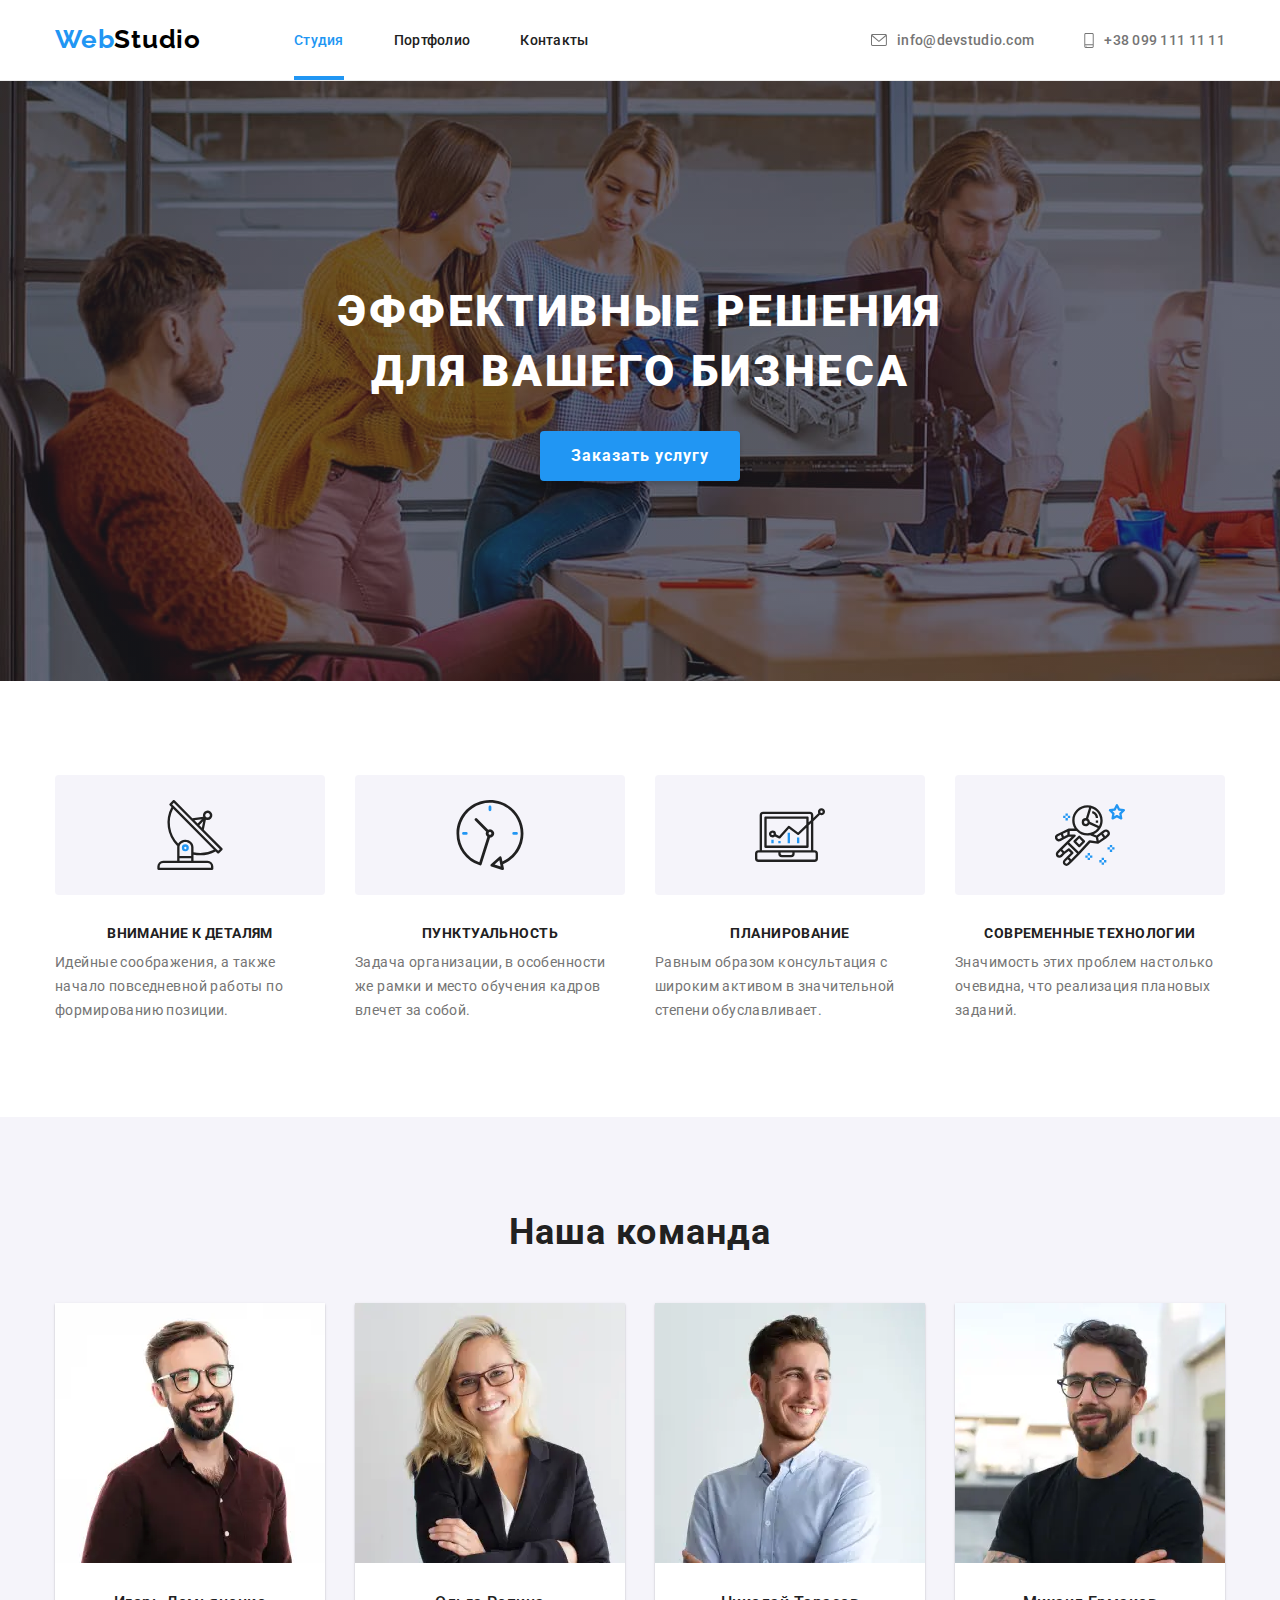
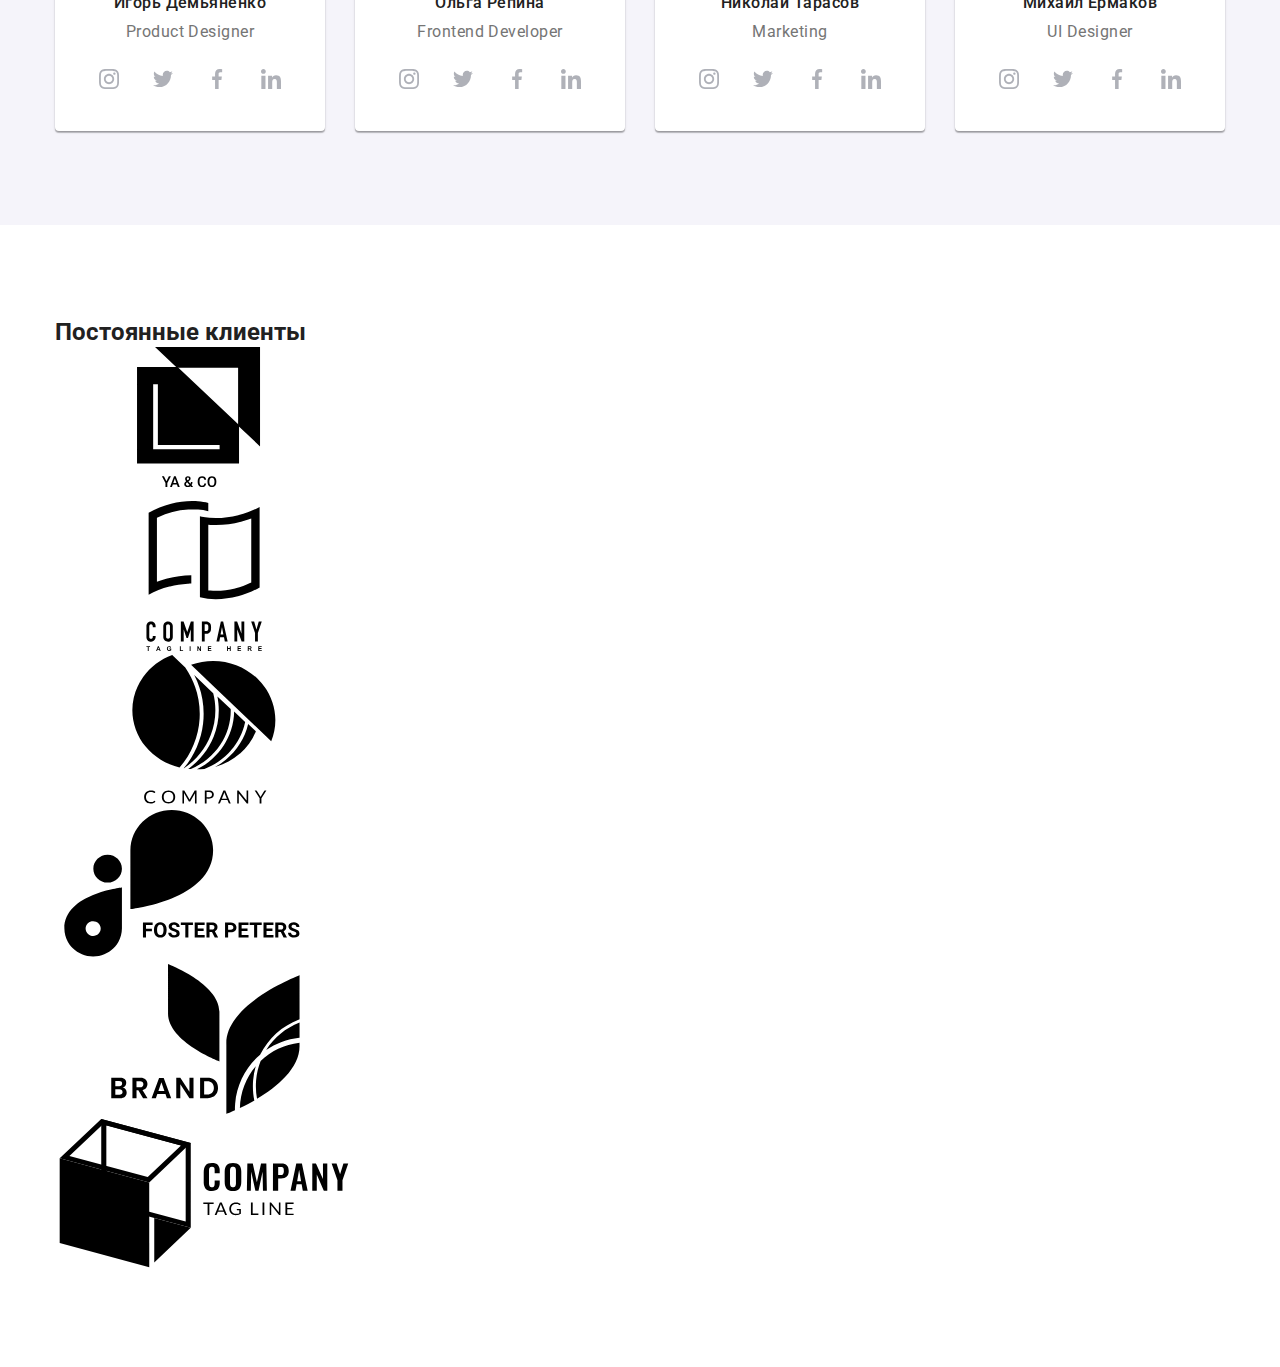
==== commit bc06ad0c: "Оформляет секцию "Наша команда", ссылки на соцсети" ====
--- a/index.html
+++ b/index.html
@@ -112,7 +112,7 @@
         </div>
       </section>
       <!--Виды работ-->
-      <section class="works-section section">
+      <!-- <section class="works-section section">
         <div class="container">
           <h2 class="works-section-title title">Чем мы занимаемся</h2>
           <ul class="works list">
@@ -147,7 +147,7 @@
             </li>
           </ul>
         </div>
-      </section>
+      </section> -->
       <!--Команда-->
       <section class="team-section section">
         <div class="container">
@@ -310,7 +310,7 @@
                 <source srcset="./images/main_section_4/mikhail-desktop.jpg 1x, ./images/main_section_4/mikhail-desktop@2x.jpg 2x"
                   media="(min-width: 1200px)">
                 <source srcset="./images/main_section_4/mikhail-tablet.webp 1x, ./images/main_section_4/mikhail-tablet@2x.webp 2x"
-                  media="(min-width: 768px)" type="image/webp">mikhail
+                  media="(min-width: 768px)" type="image/webp">
                 <source srcset="./images/main_section_4/mikhail-tablet.jpg 1x, ./images/main_section_4/mikhail-tablet@2x.jpg 2x"
                   media="(min-width: 768px)">
                 <source srcset="./images/main_section_4/mikhail-mobile.webp 1x, ./images/main_section_4/mikhail-mobile@2x.webp 2x"
@@ -405,7 +405,7 @@
       </section>
     </main>
     <!--Подвал-->
-    <footer class="footer">
+    <!-- <footer class="footer">
       <div class="container">
         <div class="footer-contacts-list list">
           <a
@@ -487,7 +487,7 @@
           </form>
         </div>               
       </div>
-    </footer>
+    </footer> -->
 
     <div class="backdrop is-hidden" data-modal>
       <div class="wrapper-modal">
--- a/css/main.min.css
+++ b/css/main.min.css
@@ -1,2 +1,2 @@
-.visually-hidden{position:absolute !important;clip:rect(1px 1px 1px 1px);clip:rect(1px, 1px, 1px, 1px);padding:0 !important;border:0 !important;height:1px !important;width:1px !important;overflow:hidden}*,*::before,*::after{padding:0;margin:0}body{font-family:"Roboto",sans-serif;font-style:normal;color:#757575;background:#fff}.list{list-style:none}.link{text-decoration:none}img{display:block}.address{font-style:normal}@media screen and (min-width: 768px){.address{padding:21px 0}}@media screen and (min-width: 1200px){.address{padding:32px 0}}.section{padding:60px 0}@media screen and (min-width: 1200px){.section{padding:94px 0}}.title{color:#212121}.container{padding:0 15px;margin:0 auto}@media screen and (min-width: 480px){.container{width:480px}}@media screen and (min-width: 768px){.container{width:768px}}@media screen and (min-width: 1200px){.container{width:1200px}}.site-logo{color:#2196f3;font-family:"Raleway",sans-serif;font-weight:bold;font-size:24px;line-height:1.167;letter-spacing:0.03em}@media screen and (min-width: 768px){.site-logo{margin-right:88px}}@media screen and (min-width: 1200px){.site-logo{margin-right:93px;font-size:26px;line-height:1.192}}.navigation .site-logo{padding:16px 0}@media screen and (min-width: 768px) and (max-width: 1199px){.navigation .site-logo{padding:26px 0}}@media screen and (min-width: 1200px){.navigation .site-logo{padding-top:24px;padding-bottom:25px}}.logo-half{color:#000}.logo-var{color:#fff}.navigation{display:flex;align-items:center}@media screen and (max-width: 767px){.navigation{width:480px;justify-content:space-between}}@media screen and (max-width: 1199px){.navigation{width:768px}}@media screen and (min-width: 1200px){.navigation{width:1200px}}.site-nav{display:flex;align-items:center}@media screen and (max-width: 767px){.site-nav{flex-direction:column;margin-bottom:60px}}.site-nav-item{display:flex}.site-nav-item:not(:last-child){margin-bottom:40px}@media screen and (min-width: 768px){.site-nav-item:not(:last-child){margin-bottom:0;margin-right:50px}}.site-nav-item .link{padding:0px}@media screen and (min-width: 768px){.site-nav-item .link{padding:32px 0}}.site-nav-link{color:#212121;font-weight:500;font-size:18px;line-height:1.172;letter-spacing:0.02em;transition:color 250ms cubic-bezier(0.4, 0, 0.2, 1)}@media screen and (min-width: 768px){.site-nav-link{font-size:14px;line-height:1.143}}.site-nav-link:hover,.site-nav-link:focus{color:#2196f3}.current{position:relative;color:#2196f3}.current::after{content:"";position:absolute;left:0;display:block;width:100%;height:4px;background-color:#2196f3}@media screen and (min-width: 768px){.current::after{bottom:0}}.contacts-list{display:flex}@media screen and (max-width: 767px){.contacts-list{align-items:center}}@media screen and (max-width: 1199px){.contacts-list{flex-direction:column}}.contacts-list-link{display:flex;align-items:center;font-weight:500;font-size:18px;line-height:1.667;letter-spacing:0.02em;color:#757575;transition:color 250ms cubic-bezier(0.4, 0, 0.2, 1)}@media screen and (min-width: 768px){.contacts-list-link{font-size:12px}}@media screen and (min-width: 1200px){.contacts-list-link{justify-content:center;font-size:14px;line-height:1.143}}.contacts-list-link:hover,.contacts-list-link:focus{color:#2196f3}.contacts-list-icon{margin-right:10px;fill:#757575;transition:fill 250ms cubic-bezier(0.4, 0, 0.2, 1)}.contacts-list-link:hover .contacts-list-icon,.contacts-list-link:focus .contacts-list-icon{fill:#2196f3}.contacts-list-item:first-child{margin-right:0px}@media screen and (min-width: 1200px){.contacts-list-item:first-child{margin-right:50px}}.envelope{width:16px;height:11px}@media screen and (min-width: 768px){.envelope{width:14px;height:10px}}@media screen and (min-width: 1200px){.envelope{width:16px;height:12px}}.smartphone{width:10px;height:16px}@media screen and (min-width: 768px){.smartphone{height:14px}}@media screen and (min-width: 1200px){.smartphone{height:15px}}.menu-btn{display:inline-flex;margin:0;padding:0;border:none;background-color:transparent;cursor:pointer}@media screen and (min-width: 768px){.menu-btn{display:none}}.menu-btn-svg:hover,.menu-btn-svg:focus{fill:#2196f3}.menu-btn .menu-btn-close{display:none}.menu-btn.is-open .menu-btn-close{display:block}.menu-btn.is-open .menu-btn-open{display:none}.menu-container{display:flex;background-color:#fff;text-align:center}.menu-container.is-open{display:block}@media screen and (max-width: 767px){.menu-container{position:absolute;top:100%;left:0;width:100%;display:none;padding:60px;font-size:18px}}@media screen and (min-width: 768px){.menu-container{display:flex;justify-content:space-between;flex-grow:1}}.backdrop{position:fixed;top:0;left:0;width:100%;height:100%;background-color:rgba(0,0,0,0.2);visibility:visible;opacity:1;transition:visibility 250ms cubic-bezier(0.4, 0, 0.2, 1),opacity 250ms cubic-bezier(0.4, 0, 0.2, 1);overflow-y:auto}.is-hidden{visibility:hidden;opacity:0;pointer-events:none}.header{position:relative;border-bottom:1px solid #ececec}.header .container{display:flex;align-items:center}.header .address{margin-left:auto}@media screen and (min-width: 320px) and (max-width: 1199px){.works-section{display:none}}
+.visually-hidden{position:absolute !important;clip:rect(1px 1px 1px 1px);clip:rect(1px, 1px, 1px, 1px);padding:0 !important;border:0 !important;height:1px !important;width:1px !important;overflow:hidden}*,*::before,*::after{padding:0;margin:0}body{font-family:"Roboto",sans-serif;font-style:normal;color:#757575;background:#fff}.list{list-style:none}.link{text-decoration:none}img{display:block}.address{font-style:normal}@media screen and (min-width: 768px){.address{padding:21px 0}}@media screen and (min-width: 1200px){.address{padding:32px 0}}.section{padding:60px 0}@media screen and (min-width: 1200px){.section{padding:94px 0}}.title{color:#212121}.container{padding:0 15px;margin:0 auto}.hero .container{display:flex;flex-direction:column;align-items:center;justify-content:center}@media screen and (min-width: 480px){.container{width:480px}}@media screen and (min-width: 768px){.container{width:768px}}@media screen and (min-width: 1200px){.container{width:1200px}}.site-logo{color:#2196f3;font-family:"Raleway",sans-serif;font-weight:bold;font-size:24px;line-height:1.167;letter-spacing:0.03em}@media screen and (min-width: 768px){.site-logo{margin-right:88px}}@media screen and (min-width: 1200px){.site-logo{margin-right:93px;font-size:26px;line-height:1.192}}.navigation .site-logo{padding:16px 0}@media screen and (min-width: 768px) and (max-width: 1199px){.navigation .site-logo{padding:26px 0}}@media screen and (min-width: 1200px){.navigation .site-logo{padding-top:24px;padding-bottom:25px}}.logo-half{color:#000}.logo-var{color:#fff}.navigation{display:flex;align-items:center}@media screen and (max-width: 767px){.navigation{width:480px;justify-content:space-between}}@media screen and (max-width: 1199px){.navigation{width:768px}}@media screen and (min-width: 1200px){.navigation{width:1200px}}.site-nav{display:flex;align-items:center}@media screen and (max-width: 767px){.site-nav{flex-direction:column;margin-bottom:60px}}.site-nav-item{display:flex}.site-nav-item:not(:last-child){margin-bottom:40px}@media screen and (min-width: 768px){.site-nav-item:not(:last-child){margin-bottom:0;margin-right:50px}}.site-nav-item .link{padding:0px}@media screen and (min-width: 768px){.site-nav-item .link{padding:32px 0}}.site-nav-link{color:#212121;font-weight:500;font-size:18px;line-height:1.172;letter-spacing:0.02em;transition:color 250ms cubic-bezier(0.4, 0, 0.2, 1)}@media screen and (min-width: 768px){.site-nav-link{font-size:14px;line-height:1.143}}.site-nav-link:hover,.site-nav-link:focus{color:#2196f3}.current{position:relative;color:#2196f3}.current::after{content:"";position:absolute;left:0;display:block;width:100%;height:4px;background-color:#2196f3}@media screen and (min-width: 768px){.current::after{bottom:0}}.contacts-list{display:flex}@media screen and (max-width: 767px){.contacts-list{align-items:center}}@media screen and (max-width: 1199px){.contacts-list{flex-direction:column}}.contacts-list-link{display:flex;align-items:center;font-weight:500;font-size:18px;line-height:1.667;letter-spacing:0.02em;color:#757575;transition:color 250ms cubic-bezier(0.4, 0, 0.2, 1)}@media screen and (min-width: 768px){.contacts-list-link{font-size:12px}}@media screen and (min-width: 1200px){.contacts-list-link{justify-content:center;font-size:14px;line-height:1.143}}.contacts-list-link:hover,.contacts-list-link:focus{color:#2196f3}.contacts-list-icon{margin-right:10px;fill:#757575;transition:fill 250ms cubic-bezier(0.4, 0, 0.2, 1)}.contacts-list-link:hover .contacts-list-icon,.contacts-list-link:focus .contacts-list-icon{fill:#2196f3}.contacts-list-item:first-child{margin-right:0px}@media screen and (min-width: 1200px){.contacts-list-item:first-child{margin-right:50px}}.envelope{width:16px;height:11px}@media screen and (min-width: 768px){.envelope{width:14px;height:10px}}@media screen and (min-width: 1200px){.envelope{width:16px;height:12px}}.smartphone{width:10px;height:16px}@media screen and (min-width: 768px){.smartphone{height:14px}}@media screen and (min-width: 1200px){.smartphone{height:15px}}.menu-btn{display:inline-flex;margin:0;padding:0;border:none;background-color:transparent;cursor:pointer}@media screen and (min-width: 768px){.menu-btn{display:none}}.menu-btn-svg:hover,.menu-btn-svg:focus{fill:#2196f3}.menu-btn .menu-btn-close{display:none}.menu-btn.is-open .menu-btn-close{display:block}.menu-btn.is-open .menu-btn-open{display:none}.menu-container{display:flex;background-color:#fff;text-align:center}.menu-container.is-open{display:block}@media screen and (max-width: 767px){.menu-container{position:absolute;top:100%;left:0;width:100%;display:none;padding:60px;font-size:18px}}@media screen and (min-width: 768px){.menu-container{display:flex;justify-content:space-between;flex-grow:1}}.backdrop{position:fixed;top:0;left:0;width:100%;height:100%;background-color:rgba(0,0,0,0.2);visibility:visible;opacity:1;transition:visibility 250ms cubic-bezier(0.4, 0, 0.2, 1),opacity 250ms cubic-bezier(0.4, 0, 0.2, 1);overflow-y:auto}.is-hidden{visibility:hidden;opacity:0;pointer-events:none}.wrapper-modal{display:flex;justify-content:center;align-items:center;min-height:100%;padding:15px}.modal-window{position:relative;display:block;padding:40px;background:#fff;box-shadow:0px 1px 3px rgba(0,0,0,0.12),0px 1px 1px rgba(0,0,0,0.14),0px 2px 1px rgba(0,0,0,0.2);border-radius:4px}@media screen and (min-width: 480px) and (max-width: 1199px){.modal-window{width:450px}}@media screen and (min-width: 1200px){.modal-window{width:528px}}.close-btn{position:absolute;top:8px;right:8px;display:flex;align-items:center;justify-content:center;width:30px;height:30px;background:#fff;border:1px solid rgba(0,0,0,0.1);border-radius:50%;cursor:pointer}.close-btn-svg:hover,.close-btn-svg:focus{fill:#2196f3}.close{width:18px;height:18px}.modal-form{display:flex;flex-direction:column}.modal-form-title{margin-bottom:12px;font-weight:bold;font-size:20px;line-height:1.15;text-align:center;letter-spacing:0.03em;color:#212121}.modal-form-field{position:relative}.modal-form-field:not(:last-child){margin-bottom:10px}.modal-form-label{font-size:12px;line-height:1.166;letter-spacing:0.01em}.modal-form-input{display:block;width:100%;height:40px;margin-top:4px;padding-left:42px;border:1px solid rgba(33,33,33,0.2);border-radius:4px;cursor:pointer}.modal-form-input:focus{outline:none;border:1px solid #2196f3;transition:transform 250ms cubic-bezier(0.4, 0, 0.2, 1)}.modal-form-icon{position:absolute;width:18px;height:18px;bottom:11px;left:12px}.modal-form-input:focus+.modal-form-icon{fill:#2196f3;transition:transform 250ms cubic-bezier(0.4, 0, 0.2, 1)}.modal-comment{margin-top:10px;margin-bottom:20px}.modal-comment-label{font-size:12px;line-height:1.166;letter-spacing:0.01em}.modal-comment-area{width:100%;height:120px;margin-top:4px;padding:12px 16px;border:1px solid rgba(33,33,33,0.2);border-radius:4px;resize:none}.modal-comment-area:focus{outline:none;border:1px solid #2196f3;transition:transform 250ms cubic-bezier(0.4, 0, 0.2, 1)}.modal-comment-area::placeholder{font-size:14px;line-height:1.143;letter-spacing:0.01em;color:rgba(117,117,117,0.5)}.modal-policy-label{font-size:12px;line-height:1.171;letter-spacing:0.03em}.modal-policy-label::before{content:"";width:16px;height:15px;display:inline-block;border:1px solid #212121;border-radius:2px;margin-right:8px;transition:transform 250ms cubic-bezier(0.4, 0, 0.2, 1)}.modal-form-policy:checked+.modal-policy-label::before{background-image:url(../images/svg/icon-check.svg);border:none}.modal-policy-link{color:#2196f3}.modal-btn{margin-top:30px;width:200px;height:50px;align-self:center;font-weight:bold;font-size:16px;line-height:1, 875;letter-spacing:0.06em;color:#fff;background:#2196f3;box-shadow:0px 4px 4px rgba(0,0,0,0.15);border-radius:4px;border:none;cursor:pointer}.social-networks{display:flex;justify-content:center}.social-networks-link{display:flex;align-items:center;justify-content:center;width:44px;height:44px;border-radius:50%;background-color:#fff;transition:background-color 250ms cubic-bezier(0.4, 0, 0.2, 1)}.social-networks-link:hover,.social-networks-link:focus{background-color:#2196f3}.footer .social-networks-link{background-color:rgba(255,255,255,0.1);transition:background-color 250ms cubic-bezier(0.4, 0, 0.2, 1)}.social-networks-item:not(:last-child){margin-right:10px}.social-networks-svg{width:20px;height:20px;fill:#afb1b8;transition:fill 250ms cubic-bezier(0.4, 0, 0.2, 1)}.social-networks-link:hover .social-networks-svg,.social-networks-link:focus .social-networks-svg{fill:#fff}.footer .social-networks-svg{width:20px;height:20px;fill:#fff}.header{position:relative;border-bottom:1px solid #ececec}.header .container{display:flex;align-items:center}.header .address{margin-left:auto}.hero{background-repeat:no-repeat;background-size:cover;padding:118px 0}@media screen and (min-width: 1200px){.hero{padding:200px 0}}.hero-title{margin-bottom:30px;color:#fff;font-weight:900;text-align:center;letter-spacing:0.06em;text-transform:uppercase}@media screen and (min-width: 480px) and (max-width: 1199px){.hero-title{font-size:26px;line-height:1.615}}@media screen and (min-width: 1200px){.hero-title{font-size:44px;line-height:1.364}}.hero-btn{width:200px;height:50px;font-weight:bold;font-size:16px;line-height:1, 875;letter-spacing:0.06em;color:#fff;background:#2196f3;box-shadow:0px 4px 4px rgba(0,0,0,0.15);border-radius:4px;border:none;cursor:pointer}@media screen and (max-width: 767px){.hero{background-image:linear-gradient(rgba(47,48,58,0.4), rgba(47,48,58,0.4)),url(../images/main_section_1/hero-bg-mobile.jpg)}}@media screen and (min-device-pixel-ratio: 2) and (max-width: 767px), screen and (min-resolution: 192dpi) and (max-width: 767px), screen and (min-resolution: 2dppx) and (max-width: 767px){.hero{background-image:linear-gradient(rgba(47,48,58,0.4), rgba(47,48,58,0.4)),url(../images/main_section_1/hero-bg-mobile@2x.jpg)}}@media screen and (min-width: 768px) and (max-width: 1199px){.hero{background-image:linear-gradient(rgba(47,48,58,0.4), rgba(47,48,58,0.4)),url(../images/main_section_1/hero-bg-tablet.jpg)}}@media screen and (min-device-pixel-ratio: 2) and (min-width: 768px), screen and (min-resolution: 192dpi) and (min-width: 768px), screen and (min-resolution: 2dppx) and (min-width: 768px){.hero{background-image:linear-gradient(rgba(47,48,58,0.4), rgba(47,48,58,0.4)),url(../images/main_section_1/hero-bg-tablet@2x.jpg)}}@media screen and (min-width: 1200px){.hero{background-image:linear-gradient(rgba(47,48,58,0.4), rgba(47,48,58,0.4)),url(../images/main_section_1/hero-bg-desktop.jpg)}}@media screen and (min-device-pixel-ratio: 2) and (min-width: 1200px), screen and (min-resolution: 192dpi) and (min-width: 1200px), screen and (min-resolution: 2dppx) and (min-width: 1200px){.hero{background-image:linear-gradient(rgba(47,48,58,0.4), rgba(47,48,58,0.4)),url(../images/main_section_1/hero-bg-desktop@2x.jpg)}}@media screen and (min-width: 768px){.advantages{display:flex;flex-wrap:wrap}}@media screen and (min-width: 768px){.advantages-item{width:354px}}@media screen and (min-width: 1200px){.advantages-item{width:270px}}@media screen and (max-width: 767px){.advantages-item:not(:last-child){margin-bottom:30px}}@media screen and (min-width: 1200px){.advantages-item:not(:last-child){margin-right:30px}}@media screen and (min-width: 768px) and (max-width: 1199px){.advantages-item:nth-child(4n+1),.advantages-item:nth-child(4n+2){margin-bottom:30px}}@media screen and (min-width: 768px) and (max-width: 1199px){.advantages-item:nth-child(4n+1),.advantages-item:nth-child(4n+3){margin-right:30px}}.advantages-list-title{margin-bottom:10px;font-weight:bold;font-size:14px;line-height:1.143;letter-spacing:0.03em;text-transform:uppercase}@media screen and (min-width: 320px){.advantages-list-title{text-align:center}}.advantages-list-title::before{content:"";display:block;height:120px;background-repeat:no-repeat;background-position:center;background-color:#f5f4fa;border-radius:4px;margin-bottom:30px}.attention .advantages-list-title::before{background-image:url(../images/svg/antenna.svg)}.punctuality .advantages-list-title::before{background-image:url(../images/svg/clock.svg)}.planning .advantages-list-title::before{background-image:url(../images/svg/diagram.svg)}.technologies .advantages-list-title::before{background-image:url(../images/svg/astronaut.svg)}.advantages-list-item{font-weight:normal;font-size:14px;line-height:1.714;letter-spacing:0.03em}@media screen and (min-width: 320px) and (max-width: 1199px){.works-section{display:none}}@media screen and (min-width: 768px){.team{display:flex;flex-wrap:wrap}}.team-section{background-color:#f5f4fa}.team-section-title{font-weight:bold;text-align:center;font-weight:bold;letter-spacing:0.03em}@media screen and (max-width: 1199px){.team-section-title{margin-bottom:30px;font-size:28px;line-height:1.177}}@media screen and (min-width: 1200px){.team-section-title{margin-bottom:50px;font-size:36px;line-height:1.167}}.team-list-item{padding-bottom:24px;box-shadow:0px 1px 3px rgba(0,0,0,0.12),0px 1px 1px rgba(0,0,0,0.14),0px 2px 1px rgba(0,0,0,0.2);border-radius:0px 0px 4px 4px;background:#fff}@media screen and (min-width: 1200px){.team-list-item{width:270px;height:428px}}@media screen and (max-width: 767px){.team-list-item:not(:last-child){margin-bottom:30px}}@media screen and (min-width: 1200px){.team-list-item:not(:last-child){margin-right:30px}}@media screen and (min-width: 768px) and (max-width: 1199px){.team-list-item:nth-child(4n+1),.team-list-item:nth-child(4n+2){margin-bottom:30px}}@media screen and (min-width: 768px) and (max-width: 1199px){.team-list-item:nth-child(4n+1),.team-list-item:nth-child(4n+3){margin-right:30px}}.team-list-title{margin-top:30px;margin-bottom:10px;font-weight:500;font-size:16px;line-height:1.187;text-align:center;letter-spacing:0.03em}.team-list-job{margin-bottom:16px;font-weight:normal;font-size:16px;line-height:1.187;text-align:center;letter-spacing:0.03em}
 /*# sourceMappingURL=main.min.css.map */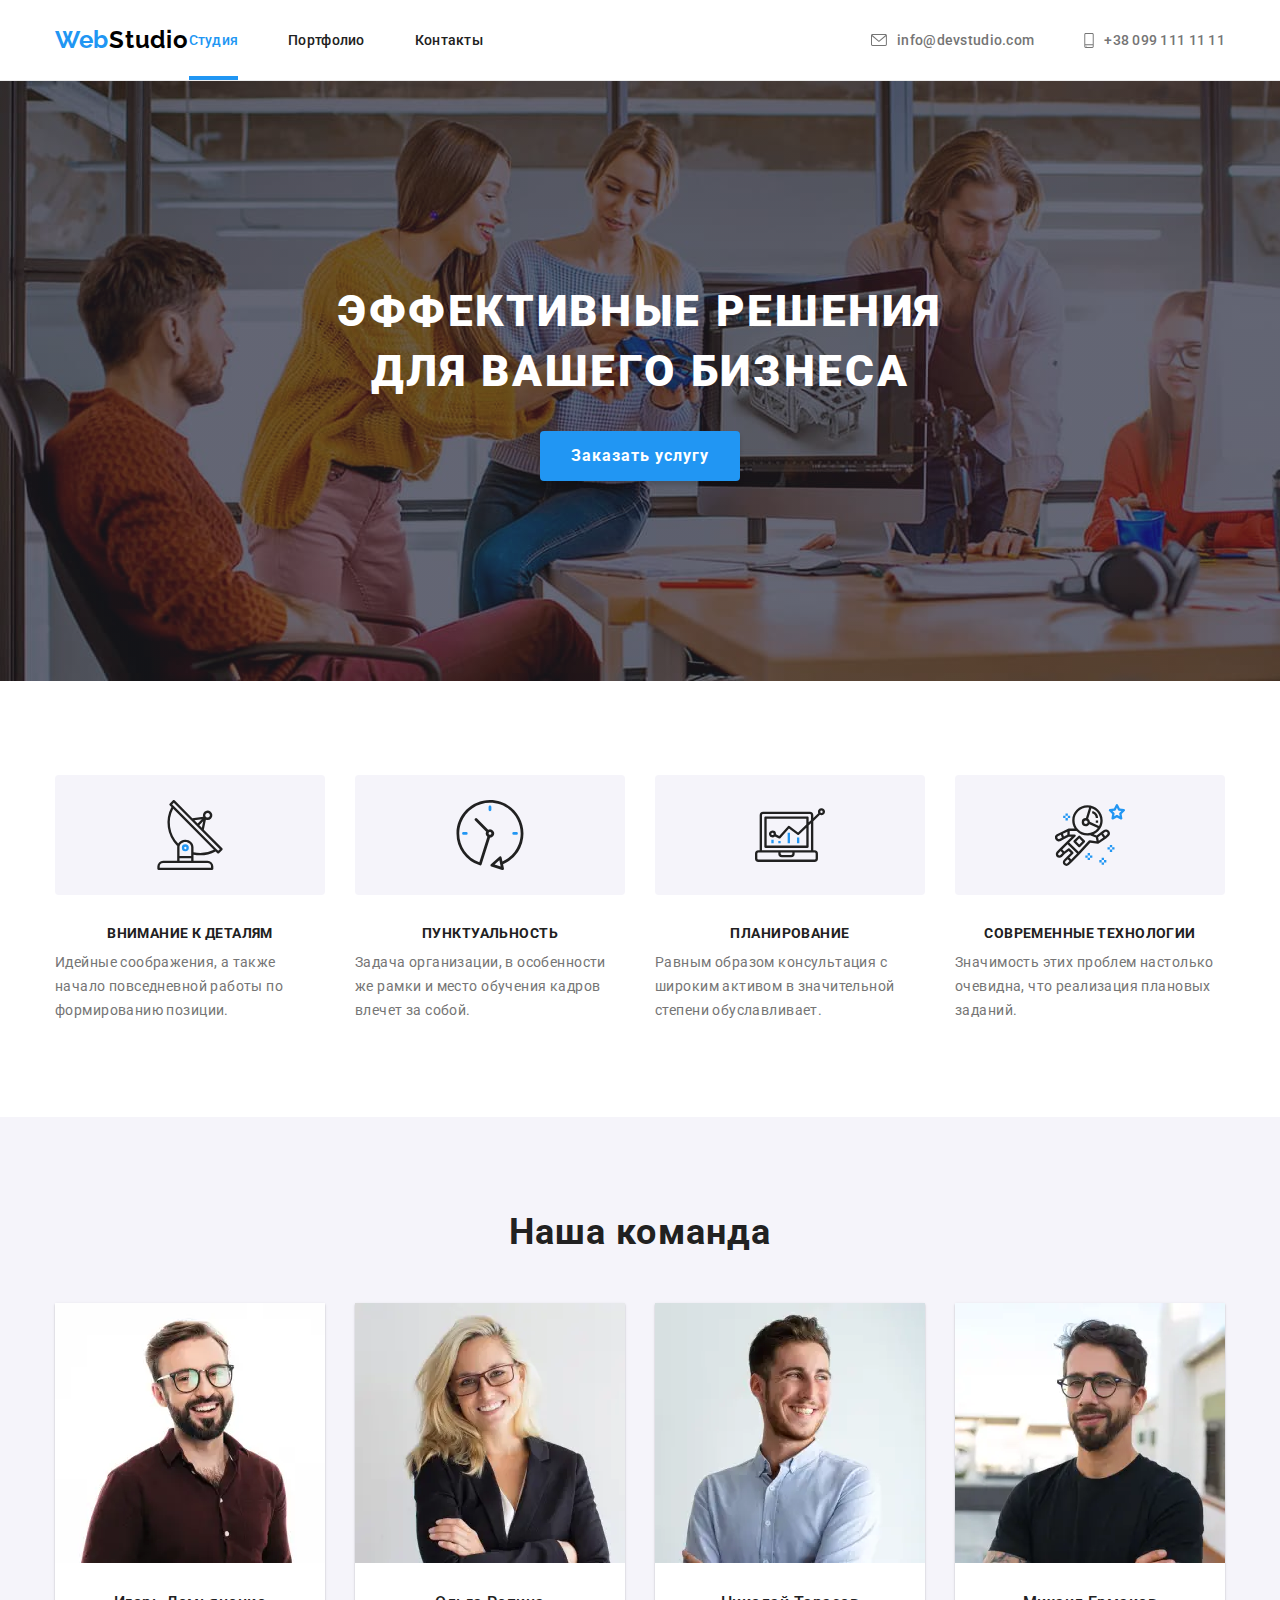
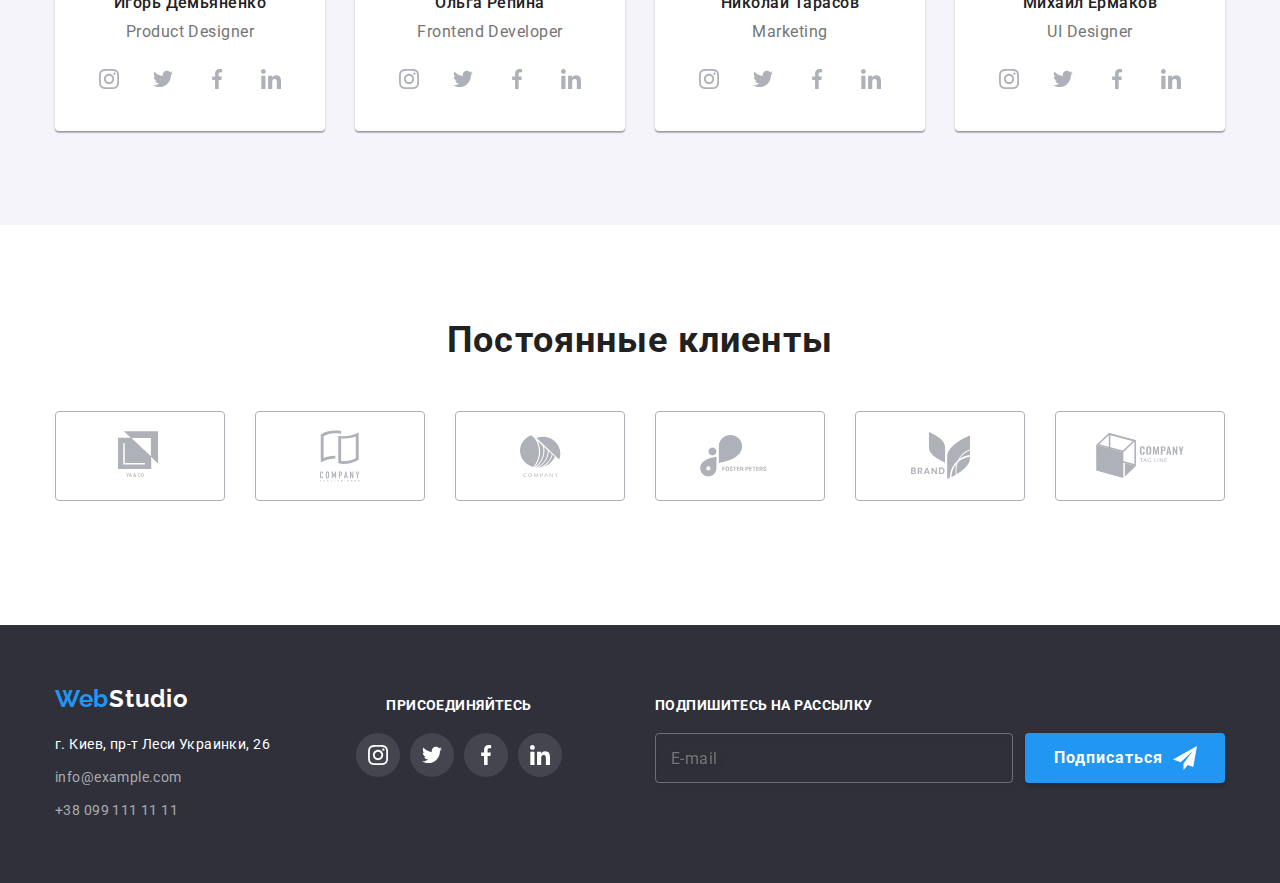
==== commit abb1b5ce: "Оформляет footer" ====
--- a/index.html
+++ b/index.html
@@ -405,7 +405,7 @@
       </section>
     </main>
     <!--Подвал-->
-    <!-- <footer class="footer">
+    <footer class="footer">
       <div class="container">
         <div class="footer-contacts-list list">
           <a
@@ -474,7 +474,7 @@
             </li>
           </ul>
         </div>
-        <div class="subscribe">
+       <div class="subscribe">
           <h2 class="subscribe-title">Подпишитесь на рассылку</h2>
           <form class="subscribe-form" action="#" method="get">
             <input class="subscribe-form-input" type="text" name="subscribe-form-input" placeholder="E-mail">
@@ -485,9 +485,9 @@
               </svg>
             </button>
           </form>
-        </div>               
+        </div>            
       </div>
-    </footer> -->
+    </footer>
 
     <div class="backdrop is-hidden" data-modal>
       <div class="wrapper-modal">
--- a/css/main.min.css
+++ b/css/main.min.css
@@ -1,2 +1,2 @@
-.visually-hidden{position:absolute !important;clip:rect(1px 1px 1px 1px);clip:rect(1px, 1px, 1px, 1px);padding:0 !important;border:0 !important;height:1px !important;width:1px !important;overflow:hidden}*,*::before,*::after{padding:0;margin:0}body{font-family:"Roboto",sans-serif;font-style:normal;color:#757575;background:#fff}.list{list-style:none}.link{text-decoration:none}img{display:block}.address{font-style:normal}@media screen and (min-width: 768px){.address{padding:21px 0}}@media screen and (min-width: 1200px){.address{padding:32px 0}}.section{padding:60px 0}@media screen and (min-width: 1200px){.section{padding:94px 0}}.title{color:#212121}.container{padding:0 15px;margin:0 auto}.hero .container{display:flex;flex-direction:column;align-items:center;justify-content:center}@media screen and (min-width: 480px){.container{width:480px}}@media screen and (min-width: 768px){.container{width:768px}}@media screen and (min-width: 1200px){.container{width:1200px}}.site-logo{color:#2196f3;font-family:"Raleway",sans-serif;font-weight:bold;font-size:24px;line-height:1.167;letter-spacing:0.03em}@media screen and (min-width: 768px){.site-logo{margin-right:88px}}@media screen and (min-width: 1200px){.site-logo{margin-right:93px;font-size:26px;line-height:1.192}}.navigation .site-logo{padding:16px 0}@media screen and (min-width: 768px) and (max-width: 1199px){.navigation .site-logo{padding:26px 0}}@media screen and (min-width: 1200px){.navigation .site-logo{padding-top:24px;padding-bottom:25px}}.logo-half{color:#000}.logo-var{color:#fff}.navigation{display:flex;align-items:center}@media screen and (max-width: 767px){.navigation{width:480px;justify-content:space-between}}@media screen and (max-width: 1199px){.navigation{width:768px}}@media screen and (min-width: 1200px){.navigation{width:1200px}}.site-nav{display:flex;align-items:center}@media screen and (max-width: 767px){.site-nav{flex-direction:column;margin-bottom:60px}}.site-nav-item{display:flex}.site-nav-item:not(:last-child){margin-bottom:40px}@media screen and (min-width: 768px){.site-nav-item:not(:last-child){margin-bottom:0;margin-right:50px}}.site-nav-item .link{padding:0px}@media screen and (min-width: 768px){.site-nav-item .link{padding:32px 0}}.site-nav-link{color:#212121;font-weight:500;font-size:18px;line-height:1.172;letter-spacing:0.02em;transition:color 250ms cubic-bezier(0.4, 0, 0.2, 1)}@media screen and (min-width: 768px){.site-nav-link{font-size:14px;line-height:1.143}}.site-nav-link:hover,.site-nav-link:focus{color:#2196f3}.current{position:relative;color:#2196f3}.current::after{content:"";position:absolute;left:0;display:block;width:100%;height:4px;background-color:#2196f3}@media screen and (min-width: 768px){.current::after{bottom:0}}.contacts-list{display:flex}@media screen and (max-width: 767px){.contacts-list{align-items:center}}@media screen and (max-width: 1199px){.contacts-list{flex-direction:column}}.contacts-list-link{display:flex;align-items:center;font-weight:500;font-size:18px;line-height:1.667;letter-spacing:0.02em;color:#757575;transition:color 250ms cubic-bezier(0.4, 0, 0.2, 1)}@media screen and (min-width: 768px){.contacts-list-link{font-size:12px}}@media screen and (min-width: 1200px){.contacts-list-link{justify-content:center;font-size:14px;line-height:1.143}}.contacts-list-link:hover,.contacts-list-link:focus{color:#2196f3}.contacts-list-icon{margin-right:10px;fill:#757575;transition:fill 250ms cubic-bezier(0.4, 0, 0.2, 1)}.contacts-list-link:hover .contacts-list-icon,.contacts-list-link:focus .contacts-list-icon{fill:#2196f3}.contacts-list-item:first-child{margin-right:0px}@media screen and (min-width: 1200px){.contacts-list-item:first-child{margin-right:50px}}.envelope{width:16px;height:11px}@media screen and (min-width: 768px){.envelope{width:14px;height:10px}}@media screen and (min-width: 1200px){.envelope{width:16px;height:12px}}.smartphone{width:10px;height:16px}@media screen and (min-width: 768px){.smartphone{height:14px}}@media screen and (min-width: 1200px){.smartphone{height:15px}}.menu-btn{display:inline-flex;margin:0;padding:0;border:none;background-color:transparent;cursor:pointer}@media screen and (min-width: 768px){.menu-btn{display:none}}.menu-btn-svg:hover,.menu-btn-svg:focus{fill:#2196f3}.menu-btn .menu-btn-close{display:none}.menu-btn.is-open .menu-btn-close{display:block}.menu-btn.is-open .menu-btn-open{display:none}.menu-container{display:flex;background-color:#fff;text-align:center}.menu-container.is-open{display:block}@media screen and (max-width: 767px){.menu-container{position:absolute;top:100%;left:0;width:100%;display:none;padding:60px;font-size:18px}}@media screen and (min-width: 768px){.menu-container{display:flex;justify-content:space-between;flex-grow:1}}.backdrop{position:fixed;top:0;left:0;width:100%;height:100%;background-color:rgba(0,0,0,0.2);visibility:visible;opacity:1;transition:visibility 250ms cubic-bezier(0.4, 0, 0.2, 1),opacity 250ms cubic-bezier(0.4, 0, 0.2, 1);overflow-y:auto}.is-hidden{visibility:hidden;opacity:0;pointer-events:none}.wrapper-modal{display:flex;justify-content:center;align-items:center;min-height:100%;padding:15px}.modal-window{position:relative;display:block;padding:40px;background:#fff;box-shadow:0px 1px 3px rgba(0,0,0,0.12),0px 1px 1px rgba(0,0,0,0.14),0px 2px 1px rgba(0,0,0,0.2);border-radius:4px}@media screen and (min-width: 480px) and (max-width: 1199px){.modal-window{width:450px}}@media screen and (min-width: 1200px){.modal-window{width:528px}}.close-btn{position:absolute;top:8px;right:8px;display:flex;align-items:center;justify-content:center;width:30px;height:30px;background:#fff;border:1px solid rgba(0,0,0,0.1);border-radius:50%;cursor:pointer}.close-btn-svg:hover,.close-btn-svg:focus{fill:#2196f3}.close{width:18px;height:18px}.modal-form{display:flex;flex-direction:column}.modal-form-title{margin-bottom:12px;font-weight:bold;font-size:20px;line-height:1.15;text-align:center;letter-spacing:0.03em;color:#212121}.modal-form-field{position:relative}.modal-form-field:not(:last-child){margin-bottom:10px}.modal-form-label{font-size:12px;line-height:1.166;letter-spacing:0.01em}.modal-form-input{display:block;width:100%;height:40px;margin-top:4px;padding-left:42px;border:1px solid rgba(33,33,33,0.2);border-radius:4px;cursor:pointer}.modal-form-input:focus{outline:none;border:1px solid #2196f3;transition:transform 250ms cubic-bezier(0.4, 0, 0.2, 1)}.modal-form-icon{position:absolute;width:18px;height:18px;bottom:11px;left:12px}.modal-form-input:focus+.modal-form-icon{fill:#2196f3;transition:transform 250ms cubic-bezier(0.4, 0, 0.2, 1)}.modal-comment{margin-top:10px;margin-bottom:20px}.modal-comment-label{font-size:12px;line-height:1.166;letter-spacing:0.01em}.modal-comment-area{width:100%;height:120px;margin-top:4px;padding:12px 16px;border:1px solid rgba(33,33,33,0.2);border-radius:4px;resize:none}.modal-comment-area:focus{outline:none;border:1px solid #2196f3;transition:transform 250ms cubic-bezier(0.4, 0, 0.2, 1)}.modal-comment-area::placeholder{font-size:14px;line-height:1.143;letter-spacing:0.01em;color:rgba(117,117,117,0.5)}.modal-policy-label{font-size:12px;line-height:1.171;letter-spacing:0.03em}.modal-policy-label::before{content:"";width:16px;height:15px;display:inline-block;border:1px solid #212121;border-radius:2px;margin-right:8px;transition:transform 250ms cubic-bezier(0.4, 0, 0.2, 1)}.modal-form-policy:checked+.modal-policy-label::before{background-image:url(../images/svg/icon-check.svg);border:none}.modal-policy-link{color:#2196f3}.modal-btn{margin-top:30px;width:200px;height:50px;align-self:center;font-weight:bold;font-size:16px;line-height:1, 875;letter-spacing:0.06em;color:#fff;background:#2196f3;box-shadow:0px 4px 4px rgba(0,0,0,0.15);border-radius:4px;border:none;cursor:pointer}.social-networks{display:flex;justify-content:center}.social-networks-link{display:flex;align-items:center;justify-content:center;width:44px;height:44px;border-radius:50%;background-color:#fff;transition:background-color 250ms cubic-bezier(0.4, 0, 0.2, 1)}.social-networks-link:hover,.social-networks-link:focus{background-color:#2196f3}.footer .social-networks-link{background-color:rgba(255,255,255,0.1);transition:background-color 250ms cubic-bezier(0.4, 0, 0.2, 1)}.social-networks-item:not(:last-child){margin-right:10px}.social-networks-svg{width:20px;height:20px;fill:#afb1b8;transition:fill 250ms cubic-bezier(0.4, 0, 0.2, 1)}.social-networks-link:hover .social-networks-svg,.social-networks-link:focus .social-networks-svg{fill:#fff}.footer .social-networks-svg{width:20px;height:20px;fill:#fff}.header{position:relative;border-bottom:1px solid #ececec}.header .container{display:flex;align-items:center}.header .address{margin-left:auto}.hero{background-repeat:no-repeat;background-size:cover;padding:118px 0}@media screen and (min-width: 1200px){.hero{padding:200px 0}}.hero-title{margin-bottom:30px;color:#fff;font-weight:900;text-align:center;letter-spacing:0.06em;text-transform:uppercase}@media screen and (min-width: 480px) and (max-width: 1199px){.hero-title{font-size:26px;line-height:1.615}}@media screen and (min-width: 1200px){.hero-title{font-size:44px;line-height:1.364}}.hero-btn{width:200px;height:50px;font-weight:bold;font-size:16px;line-height:1, 875;letter-spacing:0.06em;color:#fff;background:#2196f3;box-shadow:0px 4px 4px rgba(0,0,0,0.15);border-radius:4px;border:none;cursor:pointer}@media screen and (max-width: 767px){.hero{background-image:linear-gradient(rgba(47,48,58,0.4), rgba(47,48,58,0.4)),url(../images/main_section_1/hero-bg-mobile.jpg)}}@media screen and (min-device-pixel-ratio: 2) and (max-width: 767px), screen and (min-resolution: 192dpi) and (max-width: 767px), screen and (min-resolution: 2dppx) and (max-width: 767px){.hero{background-image:linear-gradient(rgba(47,48,58,0.4), rgba(47,48,58,0.4)),url(../images/main_section_1/hero-bg-mobile@2x.jpg)}}@media screen and (min-width: 768px) and (max-width: 1199px){.hero{background-image:linear-gradient(rgba(47,48,58,0.4), rgba(47,48,58,0.4)),url(../images/main_section_1/hero-bg-tablet.jpg)}}@media screen and (min-device-pixel-ratio: 2) and (min-width: 768px), screen and (min-resolution: 192dpi) and (min-width: 768px), screen and (min-resolution: 2dppx) and (min-width: 768px){.hero{background-image:linear-gradient(rgba(47,48,58,0.4), rgba(47,48,58,0.4)),url(../images/main_section_1/hero-bg-tablet@2x.jpg)}}@media screen and (min-width: 1200px){.hero{background-image:linear-gradient(rgba(47,48,58,0.4), rgba(47,48,58,0.4)),url(../images/main_section_1/hero-bg-desktop.jpg)}}@media screen and (min-device-pixel-ratio: 2) and (min-width: 1200px), screen and (min-resolution: 192dpi) and (min-width: 1200px), screen and (min-resolution: 2dppx) and (min-width: 1200px){.hero{background-image:linear-gradient(rgba(47,48,58,0.4), rgba(47,48,58,0.4)),url(../images/main_section_1/hero-bg-desktop@2x.jpg)}}@media screen and (min-width: 768px){.advantages{display:flex;flex-wrap:wrap}}@media screen and (min-width: 768px){.advantages-item{width:354px}}@media screen and (min-width: 1200px){.advantages-item{width:270px}}@media screen and (max-width: 767px){.advantages-item:not(:last-child){margin-bottom:30px}}@media screen and (min-width: 1200px){.advantages-item:not(:last-child){margin-right:30px}}@media screen and (min-width: 768px) and (max-width: 1199px){.advantages-item:nth-child(4n+1),.advantages-item:nth-child(4n+2){margin-bottom:30px}}@media screen and (min-width: 768px) and (max-width: 1199px){.advantages-item:nth-child(4n+1),.advantages-item:nth-child(4n+3){margin-right:30px}}.advantages-list-title{margin-bottom:10px;font-weight:bold;font-size:14px;line-height:1.143;letter-spacing:0.03em;text-transform:uppercase}@media screen and (min-width: 320px){.advantages-list-title{text-align:center}}.advantages-list-title::before{content:"";display:block;height:120px;background-repeat:no-repeat;background-position:center;background-color:#f5f4fa;border-radius:4px;margin-bottom:30px}.attention .advantages-list-title::before{background-image:url(../images/svg/antenna.svg)}.punctuality .advantages-list-title::before{background-image:url(../images/svg/clock.svg)}.planning .advantages-list-title::before{background-image:url(../images/svg/diagram.svg)}.technologies .advantages-list-title::before{background-image:url(../images/svg/astronaut.svg)}.advantages-list-item{font-weight:normal;font-size:14px;line-height:1.714;letter-spacing:0.03em}@media screen and (min-width: 320px) and (max-width: 1199px){.works-section{display:none}}@media screen and (min-width: 768px){.team{display:flex;flex-wrap:wrap}}.team-section{background-color:#f5f4fa}.team-section-title{font-weight:bold;text-align:center;font-weight:bold;letter-spacing:0.03em}@media screen and (max-width: 1199px){.team-section-title{margin-bottom:30px;font-size:28px;line-height:1.177}}@media screen and (min-width: 1200px){.team-section-title{margin-bottom:50px;font-size:36px;line-height:1.167}}.team-list-item{padding-bottom:24px;box-shadow:0px 1px 3px rgba(0,0,0,0.12),0px 1px 1px rgba(0,0,0,0.14),0px 2px 1px rgba(0,0,0,0.2);border-radius:0px 0px 4px 4px;background:#fff}@media screen and (min-width: 1200px){.team-list-item{width:270px;height:428px}}@media screen and (max-width: 767px){.team-list-item:not(:last-child){margin-bottom:30px}}@media screen and (min-width: 1200px){.team-list-item:not(:last-child){margin-right:30px}}@media screen and (min-width: 768px) and (max-width: 1199px){.team-list-item:nth-child(4n+1),.team-list-item:nth-child(4n+2){margin-bottom:30px}}@media screen and (min-width: 768px) and (max-width: 1199px){.team-list-item:nth-child(4n+1),.team-list-item:nth-child(4n+3){margin-right:30px}}.team-list-title{margin-top:30px;margin-bottom:10px;font-weight:500;font-size:16px;line-height:1.187;text-align:center;letter-spacing:0.03em}.team-list-job{margin-bottom:16px;font-weight:normal;font-size:16px;line-height:1.187;text-align:center;letter-spacing:0.03em}
+.visually-hidden{position:absolute !important;clip:rect(1px 1px 1px 1px);clip:rect(1px, 1px, 1px, 1px);padding:0 !important;border:0 !important;height:1px !important;width:1px !important;overflow:hidden}*,*::before,*::after{padding:0;margin:0}body{font-family:"Roboto",sans-serif;font-style:normal;color:#757575;background:#fff}.list{list-style:none}.link{text-decoration:none}img{display:block}.address{font-style:normal}.section{padding:60px 0}@media screen and (min-width: 1200px){.section{padding:94px 0}}.title{color:#212121}.container{padding:0 15px;margin:0 auto}.hero .container{display:flex;flex-direction:column;align-items:center;justify-content:center}@media screen and (min-width: 480px){.container{width:480px}}@media screen and (min-width: 768px){.container{width:768px}}@media screen and (min-width: 1200px){.container{width:1200px}}.site-logo{color:#2196f3;font-family:"Raleway",sans-serif;font-weight:bold;font-size:24px;line-height:1.167;letter-spacing:0.03em}@media screen and (min-width: 768px){.site-logo .header{margin-right:88px}}@media screen and (min-width: 1200px){.site-logo .header{margin-right:93px;font-size:26px;line-height:1.192}}@media screen and (max-width: 1199px){.site-logo .footer{margin-right:0;text-align:center}}.navigation .site-logo{padding:16px 0}@media screen and (min-width: 768px) and (max-width: 1199px){.navigation .site-logo{padding:26px 0}}@media screen and (min-width: 1200px){.navigation .site-logo{padding-top:24px;padding-bottom:25px}}.logo-half{color:#000}.logo-var{color:#fff}.navigation{display:flex;align-items:center}@media screen and (max-width: 767px){.navigation{width:480px;justify-content:space-between}}@media screen and (max-width: 1199px){.navigation{width:768px}}@media screen and (min-width: 1200px){.navigation{width:1200px}}.site-nav{display:flex;align-items:center}@media screen and (max-width: 767px){.site-nav{flex-direction:column;margin-bottom:60px}}.site-nav-item{display:flex}.site-nav-item:not(:last-child){margin-bottom:40px}@media screen and (min-width: 768px){.site-nav-item:not(:last-child){margin-bottom:0;margin-right:50px}}.site-nav-item .link{padding:0px}@media screen and (min-width: 768px){.site-nav-item .link{padding:32px 0}}.site-nav-link{color:#212121;font-weight:500;font-size:18px;line-height:1.172;letter-spacing:0.02em;transition:color 250ms cubic-bezier(0.4, 0, 0.2, 1)}@media screen and (min-width: 768px){.site-nav-link{font-size:14px;line-height:1.143}}.site-nav-link:hover,.site-nav-link:focus{color:#2196f3}.current{position:relative;color:#2196f3}.current::after{content:"";position:absolute;left:0;display:block;width:100%;height:4px;background-color:#2196f3}@media screen and (min-width: 768px){.current::after{bottom:0}}.contacts-list{display:flex}@media screen and (max-width: 767px){.contacts-list{align-items:center}}@media screen and (max-width: 1199px){.contacts-list{flex-direction:column}}.contacts-list-link{display:flex;align-items:center;font-weight:500;font-size:18px;line-height:1.667;letter-spacing:0.02em;color:#757575;transition:color 250ms cubic-bezier(0.4, 0, 0.2, 1)}@media screen and (min-width: 768px){.contacts-list-link{font-size:12px}}@media screen and (min-width: 1200px){.contacts-list-link{justify-content:center;font-size:14px;line-height:1.143}}.contacts-list-link:hover,.contacts-list-link:focus{color:#2196f3}.contacts-list-icon{margin-right:10px;fill:#757575;transition:fill 250ms cubic-bezier(0.4, 0, 0.2, 1)}.contacts-list-link:hover .contacts-list-icon,.contacts-list-link:focus .contacts-list-icon{fill:#2196f3}.contacts-list-item:first-child{margin-right:0px}@media screen and (min-width: 1200px){.contacts-list-item:first-child{margin-right:50px}}.envelope{width:16px;height:11px}@media screen and (min-width: 768px){.envelope{width:14px;height:10px}}@media screen and (min-width: 1200px){.envelope{width:16px;height:12px}}.smartphone{width:10px;height:16px}@media screen and (min-width: 768px){.smartphone{height:14px}}@media screen and (min-width: 1200px){.smartphone{height:15px}}.menu-btn{display:inline-flex;margin:0;padding:0;border:none;background-color:transparent;cursor:pointer}@media screen and (min-width: 768px){.menu-btn{display:none}}.menu-btn-svg:hover,.menu-btn-svg:focus{fill:#2196f3}.menu-btn .menu-btn-close{display:none}.menu-btn.is-open .menu-btn-close{display:block}.menu-btn.is-open .menu-btn-open{display:none}.menu-container{display:flex;background-color:#fff;text-align:center}.menu-container.is-open{display:block}@media screen and (max-width: 767px){.menu-container{position:absolute;top:100%;left:0;width:100%;display:none;padding:60px;font-size:18px}}@media screen and (min-width: 768px){.menu-container{display:flex;justify-content:space-between;flex-grow:1}}.backdrop{position:fixed;top:0;left:0;width:100%;height:100%;background-color:rgba(0,0,0,0.2);visibility:visible;opacity:1;transition:visibility 250ms cubic-bezier(0.4, 0, 0.2, 1),opacity 250ms cubic-bezier(0.4, 0, 0.2, 1);overflow-y:auto}.is-hidden{visibility:hidden;opacity:0;pointer-events:none}.wrapper-modal{display:flex;justify-content:center;align-items:center;min-height:100%;padding:15px}.modal-window{position:relative;display:block;padding:40px;background:#fff;box-shadow:0px 1px 3px rgba(0,0,0,0.12),0px 1px 1px rgba(0,0,0,0.14),0px 2px 1px rgba(0,0,0,0.2);border-radius:4px}@media screen and (min-width: 480px) and (max-width: 1199px){.modal-window{width:450px}}@media screen and (min-width: 1200px){.modal-window{width:528px}}.close-btn{position:absolute;top:8px;right:8px;display:flex;align-items:center;justify-content:center;width:30px;height:30px;background:#fff;border:1px solid rgba(0,0,0,0.1);border-radius:50%;cursor:pointer}.close-btn-svg:hover,.close-btn-svg:focus{fill:#2196f3}.close{width:18px;height:18px}.modal-form{display:flex;flex-direction:column}.modal-form-title{margin-bottom:12px;font-weight:bold;font-size:20px;line-height:1.15;text-align:center;letter-spacing:0.03em;color:#212121}.modal-form-field{position:relative}.modal-form-field:not(:last-child){margin-bottom:10px}.modal-form-label{font-size:12px;line-height:1.166;letter-spacing:0.01em}.modal-form-input{display:block;width:100%;height:40px;margin-top:4px;padding-left:42px;border:1px solid rgba(33,33,33,0.2);border-radius:4px;cursor:pointer}.modal-form-input:focus{outline:none;border:1px solid #2196f3;transition:transform 250ms cubic-bezier(0.4, 0, 0.2, 1)}.modal-form-icon{position:absolute;width:18px;height:18px;bottom:11px;left:12px}.modal-form-input:focus+.modal-form-icon{fill:#2196f3;transition:transform 250ms cubic-bezier(0.4, 0, 0.2, 1)}.modal-comment{margin-top:10px;margin-bottom:20px}.modal-comment-label{font-size:12px;line-height:1.166;letter-spacing:0.01em}.modal-comment-area{width:100%;height:120px;margin-top:4px;padding:12px 16px;border:1px solid rgba(33,33,33,0.2);border-radius:4px;resize:none}.modal-comment-area:focus{outline:none;border:1px solid #2196f3;transition:transform 250ms cubic-bezier(0.4, 0, 0.2, 1)}.modal-comment-area::placeholder{font-size:14px;line-height:1.143;letter-spacing:0.01em;color:rgba(117,117,117,0.5)}.modal-policy-label{font-size:12px;line-height:1.171;letter-spacing:0.03em}.modal-policy-label::before{content:"";width:16px;height:15px;display:inline-block;border:1px solid #212121;border-radius:2px;margin-right:8px;transition:transform 250ms cubic-bezier(0.4, 0, 0.2, 1)}.modal-form-policy:checked+.modal-policy-label::before{background-image:url(../images/svg/icon-check.svg);border:none}.modal-policy-link{color:#2196f3}.modal-btn{margin-top:30px;width:200px;height:50px;align-self:center;font-weight:bold;font-size:16px;line-height:1, 875;letter-spacing:0.06em;color:#fff;background:#2196f3;box-shadow:0px 4px 4px rgba(0,0,0,0.15);border-radius:4px;border:none;cursor:pointer}.social-networks{display:flex;justify-content:center}.social-networks-link{display:flex;align-items:center;justify-content:center;width:44px;height:44px;border-radius:50%;background-color:#fff;transition:background-color 250ms cubic-bezier(0.4, 0, 0.2, 1)}.social-networks-link:hover,.social-networks-link:focus{background-color:#2196f3}.footer .social-networks-link{background-color:rgba(255,255,255,0.1);transition:background-color 250ms cubic-bezier(0.4, 0, 0.2, 1)}.social-networks-item:not(:last-child){margin-right:10px}.social-networks-svg{width:20px;height:20px;fill:#afb1b8;transition:fill 250ms cubic-bezier(0.4, 0, 0.2, 1)}.social-networks-link:hover .social-networks-svg,.social-networks-link:focus .social-networks-svg{fill:#fff}.footer .social-networks-svg{width:20px;height:20px;fill:#fff}@media screen and (max-width: 767px){.subscribe{padding-top:60px}}@media screen and (max-width: 1199px){.subscribe{flex-direction:column;align-items:center}}@media screen and (min-width: 1200px){.subscribe{padding-top:12px;margin-left:93px}}.subscribe-title{font-weight:bold;font-size:14px;line-height:1, 142;letter-spacing:0.03em;text-transform:uppercase;color:#fff}@media screen and (max-width: 1199px){.subscribe-title{text-align:center}}.subscribe-btn{position:relative;width:200px;height:50px;padding-top:10px;padding-bottom:10px;padding-left:29px;padding-right:62px;font-weight:bold;font-size:16px;line-height:1, 875;display:flex;align-items:center;letter-spacing:0.06em;color:#fff;background:#2196f3;box-shadow:0px 4px 4px rgba(0,0,0,0.15);border-radius:4px;border:none}@media screen and (min-width: 1200px){.subscribe-btn{margin-left:12px;padding-left:29px}}.subscribe-btn-svg{width:24px;height:24px;position:absolute;bottom:13px;right:28px}.subscribe-form{display:flex;align-items:center;padding-top:20px}@media screen and (max-width: 1199px){.subscribe-form{flex-direction:column}}.subscribe-form-input{width:100%;height:50px;padding-left:16px;border:1px solid rgba(255,255,255,0.3);box-sizing:border-box;filter:drop-shadow(0px 4px 4px rgba(0,0,0,0.15));border-radius:4px;background-color:transparent;font-size:16px;line-height:1.25;align-items:center;letter-spacing:0.03em;color:rgba(255,255,255,0.6)}@media screen and (min-width: 768px){.subscribe-form-input{width:450px}}@media screen and (max-width: 1199px){.subscribe-form-input{margin-bottom:20px}}@media screen and (min-width: 1200px){.subscribe-form-input{width:358px;padding-left:15px}}.subscribe-form-input:focus{outline:none}.header{position:relative;border-bottom:1px solid #ececec}.header .container{display:flex;align-items:center}.header .address{margin-left:auto}@media screen and (min-width: 768px){.header .address{padding:21px 0}}@media screen and (min-width: 1200px){.header .address{padding:32px 0}}.hero{background-repeat:no-repeat;background-size:cover;padding:118px 0}@media screen and (min-width: 1200px){.hero{padding:200px 0}}.hero-title{margin-bottom:30px;color:#fff;font-weight:900;text-align:center;letter-spacing:0.06em;text-transform:uppercase}@media screen and (min-width: 480px) and (max-width: 1199px){.hero-title{font-size:26px;line-height:1.615}}@media screen and (min-width: 1200px){.hero-title{font-size:44px;line-height:1.364}}.hero-btn{width:200px;height:50px;font-weight:bold;font-size:16px;line-height:1, 875;letter-spacing:0.06em;color:#fff;background:#2196f3;box-shadow:0px 4px 4px rgba(0,0,0,0.15);border-radius:4px;border:none;cursor:pointer}@media screen and (max-width: 767px){.hero{background-image:linear-gradient(rgba(47,48,58,0.4), rgba(47,48,58,0.4)),url(../images/main_section_1/hero-bg-mobile.jpg)}}@media screen and (min-device-pixel-ratio: 2) and (max-width: 767px), screen and (min-resolution: 192dpi) and (max-width: 767px), screen and (min-resolution: 2dppx) and (max-width: 767px){.hero{background-image:linear-gradient(rgba(47,48,58,0.4), rgba(47,48,58,0.4)),url(../images/main_section_1/hero-bg-mobile@2x.jpg)}}@media screen and (min-width: 768px) and (max-width: 1199px){.hero{background-image:linear-gradient(rgba(47,48,58,0.4), rgba(47,48,58,0.4)),url(../images/main_section_1/hero-bg-tablet.jpg)}}@media screen and (min-device-pixel-ratio: 2) and (min-width: 768px), screen and (min-resolution: 192dpi) and (min-width: 768px), screen and (min-resolution: 2dppx) and (min-width: 768px){.hero{background-image:linear-gradient(rgba(47,48,58,0.4), rgba(47,48,58,0.4)),url(../images/main_section_1/hero-bg-tablet@2x.jpg)}}@media screen and (min-width: 1200px){.hero{background-image:linear-gradient(rgba(47,48,58,0.4), rgba(47,48,58,0.4)),url(../images/main_section_1/hero-bg-desktop.jpg)}}@media screen and (min-device-pixel-ratio: 2) and (min-width: 1200px), screen and (min-resolution: 192dpi) and (min-width: 1200px), screen and (min-resolution: 2dppx) and (min-width: 1200px){.hero{background-image:linear-gradient(rgba(47,48,58,0.4), rgba(47,48,58,0.4)),url(../images/main_section_1/hero-bg-desktop@2x.jpg)}}@media screen and (min-width: 768px){.advantages{display:flex;flex-wrap:wrap}}@media screen and (min-width: 768px){.advantages-item{width:354px}}@media screen and (min-width: 1200px){.advantages-item{width:270px}}@media screen and (max-width: 767px){.advantages-item:not(:last-child){margin-bottom:30px}}@media screen and (min-width: 1200px){.advantages-item:not(:last-child){margin-right:30px}}@media screen and (min-width: 768px) and (max-width: 1199px){.advantages-item:nth-child(4n+1),.advantages-item:nth-child(4n+2){margin-bottom:30px}}@media screen and (min-width: 768px) and (max-width: 1199px){.advantages-item:nth-child(4n+1),.advantages-item:nth-child(4n+3){margin-right:30px}}.advantages-list-title{margin-bottom:10px;font-weight:bold;font-size:14px;line-height:1.143;letter-spacing:0.03em;text-transform:uppercase}@media screen and (min-width: 320px){.advantages-list-title{text-align:center}}.advantages-list-title::before{content:"";display:block;height:120px;background-repeat:no-repeat;background-position:center;background-color:#f5f4fa;border-radius:4px;margin-bottom:30px}.attention .advantages-list-title::before{background-image:url(../images/svg/antenna.svg)}.punctuality .advantages-list-title::before{background-image:url(../images/svg/clock.svg)}.planning .advantages-list-title::before{background-image:url(../images/svg/diagram.svg)}.technologies .advantages-list-title::before{background-image:url(../images/svg/astronaut.svg)}.advantages-list-item{font-weight:normal;font-size:14px;line-height:1.714;letter-spacing:0.03em}@media screen and (min-width: 320px) and (max-width: 1199px){.works-section{display:none}}@media screen and (min-width: 768px){.team{display:flex;flex-wrap:wrap}}.team-section{background-color:#f5f4fa}.team-section-title{font-weight:bold;text-align:center;font-weight:bold;letter-spacing:0.03em}@media screen and (max-width: 1199px){.team-section-title{margin-bottom:30px;font-size:28px;line-height:1.177}}@media screen and (min-width: 1200px){.team-section-title{margin-bottom:50px;font-size:36px;line-height:1.167}}.team-list-item{padding-bottom:24px;box-shadow:0px 1px 3px rgba(0,0,0,0.12),0px 1px 1px rgba(0,0,0,0.14),0px 2px 1px rgba(0,0,0,0.2);border-radius:0px 0px 4px 4px;background:#fff}@media screen and (min-width: 1200px){.team-list-item{width:270px;height:428px}}@media screen and (max-width: 767px){.team-list-item:not(:last-child){margin-bottom:30px}}@media screen and (min-width: 1200px){.team-list-item:not(:last-child){margin-right:30px}}@media screen and (min-width: 768px) and (max-width: 1199px){.team-list-item:nth-child(4n+1),.team-list-item:nth-child(4n+2){margin-bottom:30px}}@media screen and (min-width: 768px) and (max-width: 1199px){.team-list-item:nth-child(4n+1),.team-list-item:nth-child(4n+3){margin-right:30px}}.team-list-title{margin-top:30px;margin-bottom:10px;font-weight:500;font-size:16px;line-height:1.187;text-align:center;letter-spacing:0.03em}.team-list-job{margin-bottom:16px;font-weight:normal;font-size:16px;line-height:1.187;text-align:center;letter-spacing:0.03em}.clients-section-title{margin-bottom:30px;font-weight:bold;font-size:28px;line-height:1.172;text-align:center;letter-spacing:0.03em}@media screen and (min-width: 1200px){.clients-section-title{margin-bottom:50px;font-weight:bold;font-size:36px;line-height:1.167}}.clients-list{display:flex;flex-wrap:wrap;justify-content:space-between}.clients-list-link{display:flex;align-items:center;justify-content:center;height:90px;border:1px solid #afb1b8;box-sizing:border-box;border-radius:4px;transition:border 250ms cubic-bezier(0.4, 0, 0.2, 1)}@media screen and (max-width: 767px){.clients-list-link{width:210px}}@media screen and (min-width: 768px){.clients-list-link{width:226px}}@media screen and (min-width: 1200px){.clients-list-link{width:170px}}.clients-list-link:hover,.clients-list-link:focus{border:1px solid #2196f3}@media screen and (max-width: 767px){.clients-list-item:nth-child(-n+4){margin-bottom:30px}}@media screen and (min-width: 768px){.clients-list-item:nth-child(-n+3){margin-bottom:30px}}@media screen and (min-width: 1200px){.clients-list-item:not(:last-child){margin-right:30px}}.clients-list-svg{fill:#afb1b8;transition:fill 250ms cubic-bezier(0.4, 0, 0.2, 1)}.clients-list-link:hover .clients-list-svg,.clients-list-link:focus .clients-list-svg{fill:#2196f3}.ya-co{width:44.27px;height:49.23px}.tagline-here{width:40px;height:52px}.company{width:41px;height:42.6px}.foster-peters{width:79.66px;height:42.22px}.brand{width:59px;height:47px}.tag-line{width:88.48px;height:45.44px}.footer{background-color:#2f303a}.footer .container{display:flex;flex-wrap:wrap;justify-content:center;margin-left:auto;margin-right:auto;padding-bottom:60px;padding-top:60px;padding-left:15px;padding-right:15px}@media screen and (max-width: 767px){.footer .container{flex-direction:column}}.footer .address{margin-top:20px}@media screen and (min-width: 1200px){.footer .address{width:231px}}.footer-contacts-list{display:flex;flex-direction:column}@media screen and (min-width: 320px) and (max-width: 1199px){.footer-contacts-list{text-align:center;padding-bottom:60px}}@media screen and (min-width: 768px){.footer-contacts-list{margin-right:165px}}@media screen and (min-width: 1200px){.footer-contacts-list{margin-right:70px}}.footer-list-item:not(:last-child){margin-bottom:8px}@media screen and (min-width: 1200px){.footer-list-item:not(:last-child){margin-bottom:9px}}.footer-list-link{color:#fff;font-weight:normal;font-size:14px;line-height:1.714;letter-spacing:0.03em;transition:color 250ms cubic-bezier(0.4, 0, 0.2, 1)}.footer-list-link:hover,.footer-list-link:focus{color:#2196f3}.footer-list-link-contact{color:rgba(255,255,255,0.6);font-weight:normal;font-size:14px;line-height:1.714;letter-spacing:0.03em;transition:color 250ms cubic-bezier(0.4, 0, 0.2, 1)}.footer-list-link-contact:hover,.footer-list-link-contact:focus{color:#2196f3}@media screen and (min-width: 768px) and (max-width: 1199px){.footer-social-networks{margin-top:5px}}@media screen and (min-width: 1200px){.footer-social-networks{padding-top:12px}}.social-networks-title{margin-bottom:20px;font-weight:bold;font-size:14px;line-height:16px;letter-spacing:0.03em;text-transform:uppercase;text-align:center;color:#fff}.social-networks-link:hover,.social-networks-link:focus{background-color:#2196f3}
 /*# sourceMappingURL=main.min.css.map */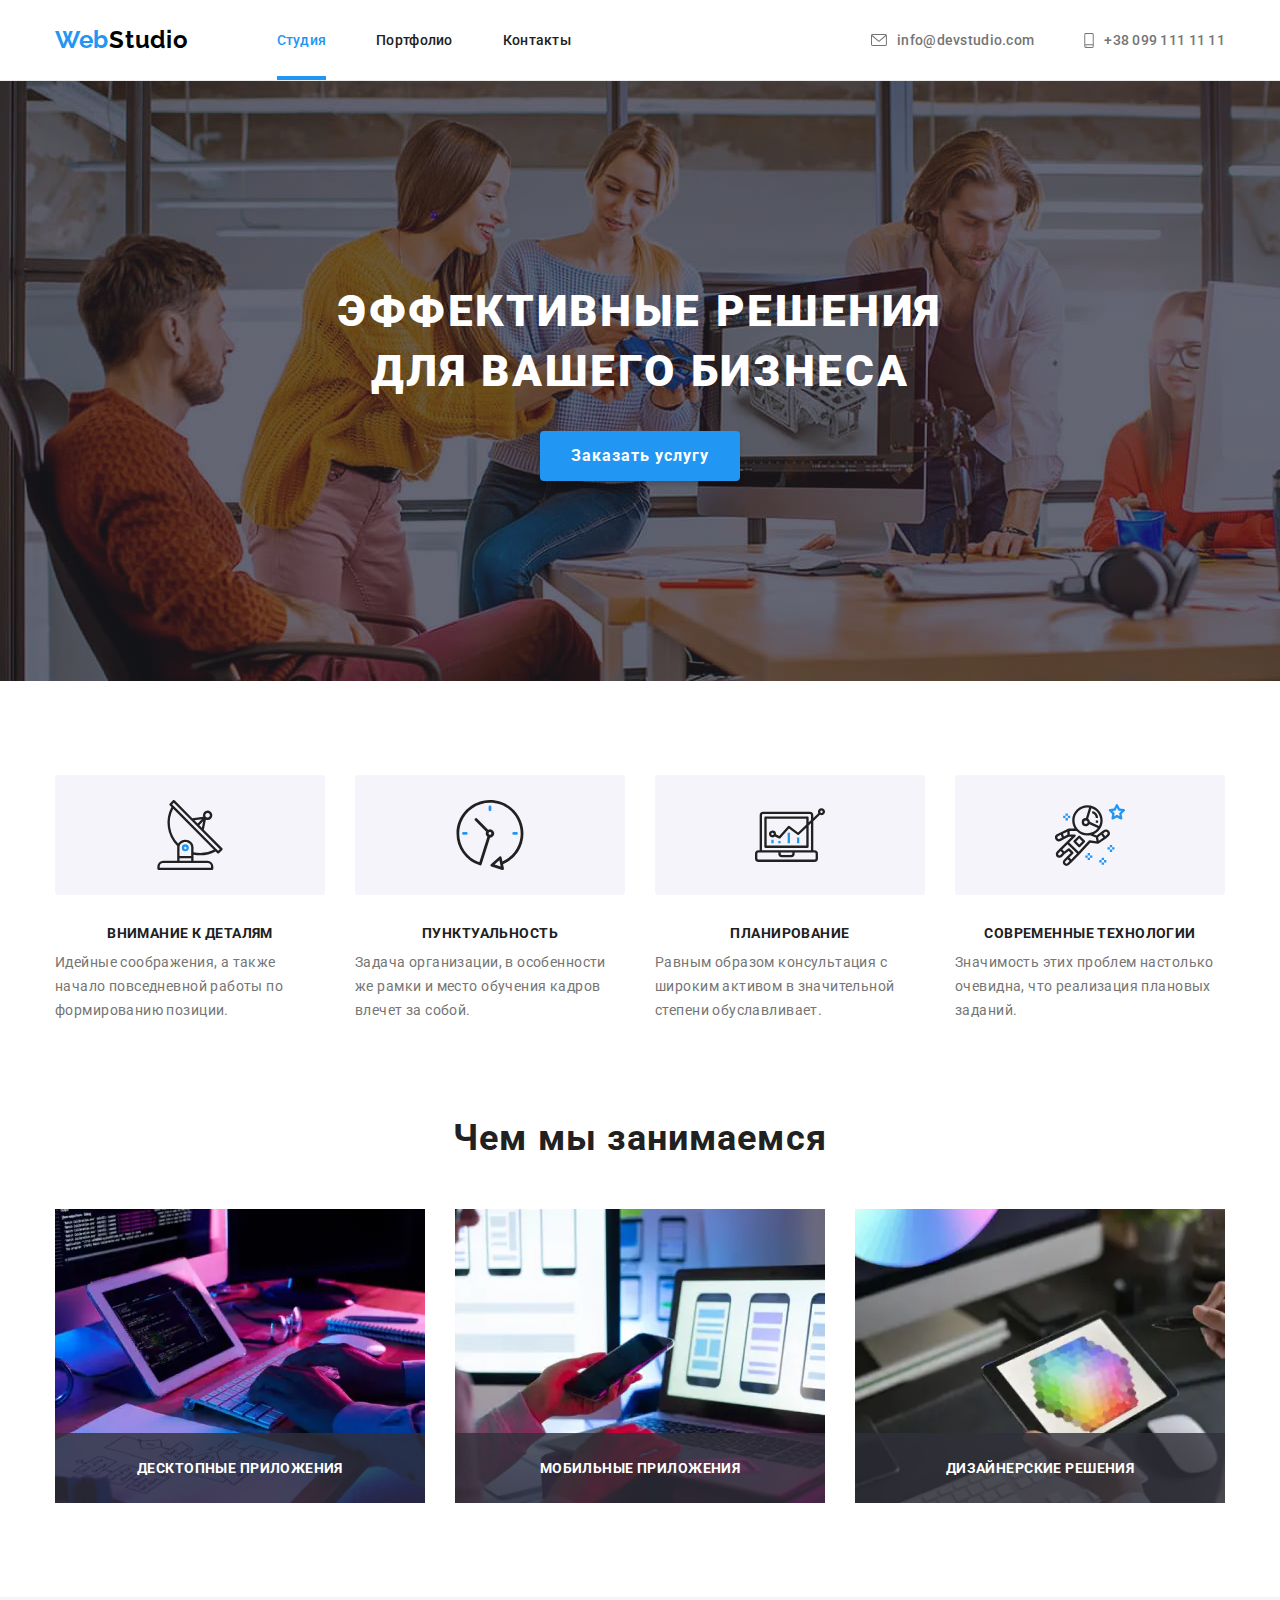
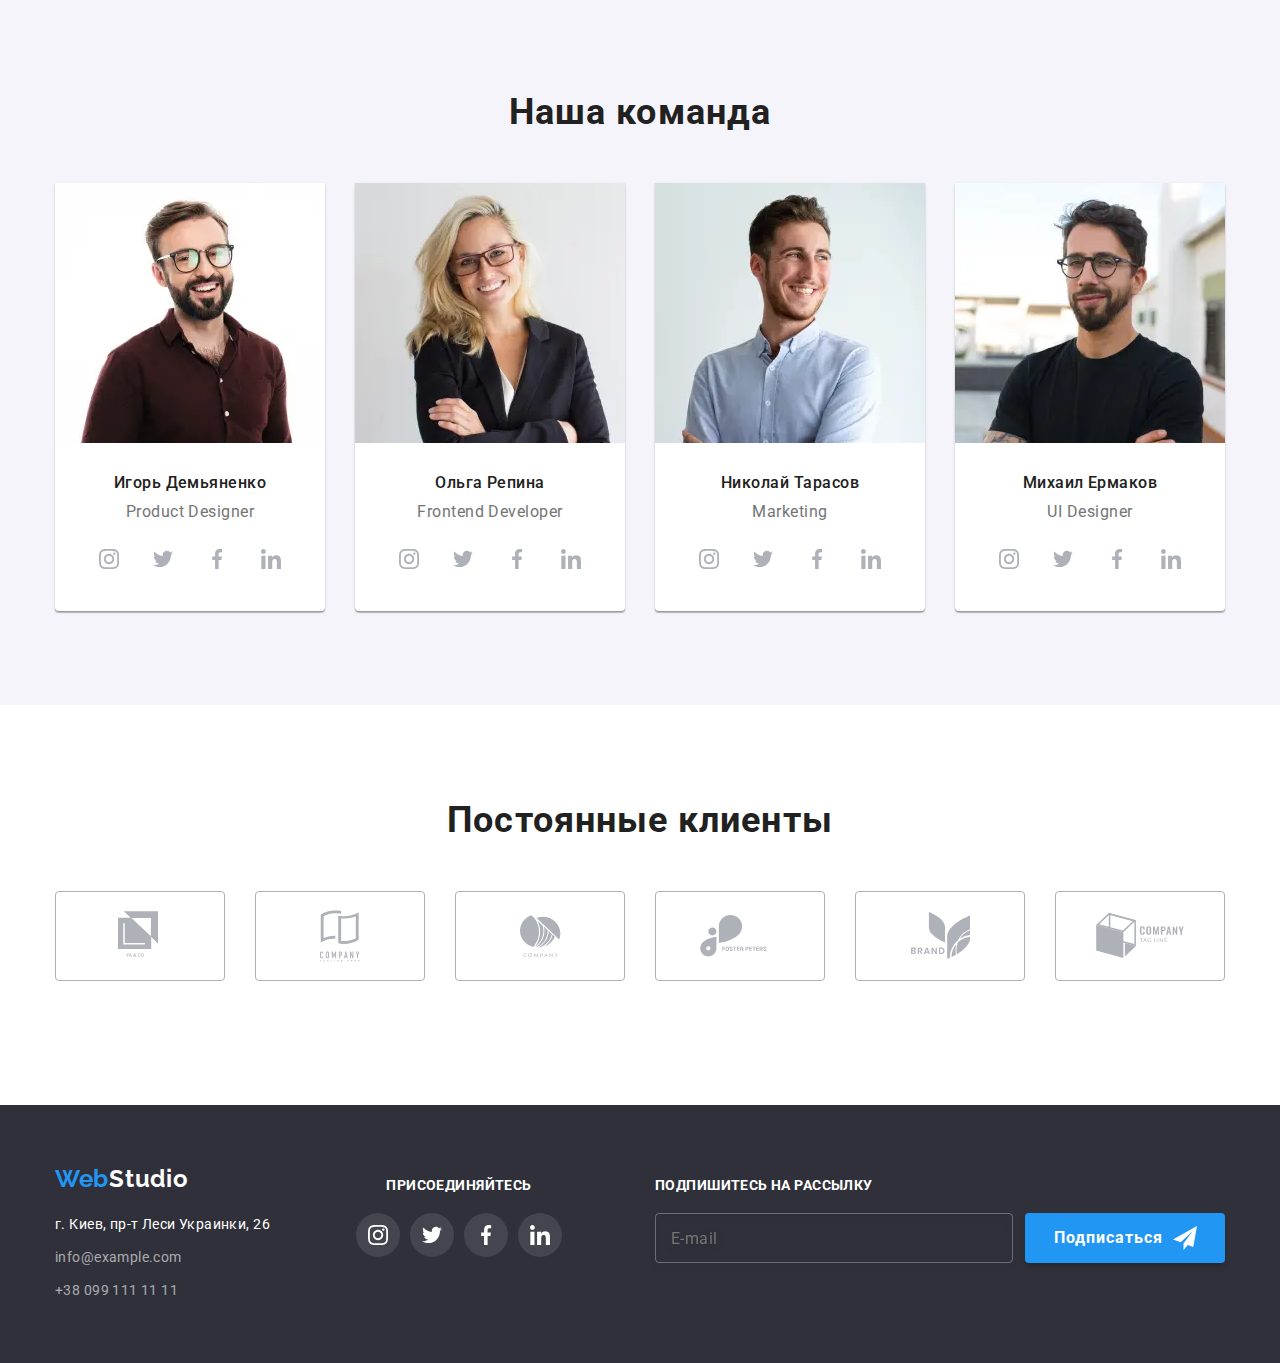
==== commit 5469deaa: "Добавляет оформление портфолио" ====
--- a/index.html
+++ b/index.html
@@ -112,7 +112,7 @@
         </div>
       </section>
       <!--Виды работ-->
-      <!-- <section class="works-section section">
+      <section class="works-section section">
         <div class="container">
           <h2 class="works-section-title title">Чем мы занимаемся</h2>
           <ul class="works list">
@@ -147,7 +147,7 @@
             </li>
           </ul>
         </div>
-      </section> -->
+      </section>
       <!--Команда-->
       <section class="team-section section">
         <div class="container">
--- a/css/main.min.css
+++ b/css/main.min.css
@@ -1,2 +1,2 @@
-.visually-hidden{position:absolute !important;clip:rect(1px 1px 1px 1px);clip:rect(1px, 1px, 1px, 1px);padding:0 !important;border:0 !important;height:1px !important;width:1px !important;overflow:hidden}*,*::before,*::after{padding:0;margin:0}body{font-family:"Roboto",sans-serif;font-style:normal;color:#757575;background:#fff}.list{list-style:none}.link{text-decoration:none}img{display:block}.address{font-style:normal}.section{padding:60px 0}@media screen and (min-width: 1200px){.section{padding:94px 0}}.title{color:#212121}.container{padding:0 15px;margin:0 auto}.hero .container{display:flex;flex-direction:column;align-items:center;justify-content:center}@media screen and (min-width: 480px){.container{width:480px}}@media screen and (min-width: 768px){.container{width:768px}}@media screen and (min-width: 1200px){.container{width:1200px}}.site-logo{color:#2196f3;font-family:"Raleway",sans-serif;font-weight:bold;font-size:24px;line-height:1.167;letter-spacing:0.03em}@media screen and (min-width: 768px){.site-logo .header{margin-right:88px}}@media screen and (min-width: 1200px){.site-logo .header{margin-right:93px;font-size:26px;line-height:1.192}}@media screen and (max-width: 1199px){.site-logo .footer{margin-right:0;text-align:center}}.navigation .site-logo{padding:16px 0}@media screen and (min-width: 768px) and (max-width: 1199px){.navigation .site-logo{padding:26px 0}}@media screen and (min-width: 1200px){.navigation .site-logo{padding-top:24px;padding-bottom:25px}}.logo-half{color:#000}.logo-var{color:#fff}.navigation{display:flex;align-items:center}@media screen and (max-width: 767px){.navigation{width:480px;justify-content:space-between}}@media screen and (max-width: 1199px){.navigation{width:768px}}@media screen and (min-width: 1200px){.navigation{width:1200px}}.site-nav{display:flex;align-items:center}@media screen and (max-width: 767px){.site-nav{flex-direction:column;margin-bottom:60px}}.site-nav-item{display:flex}.site-nav-item:not(:last-child){margin-bottom:40px}@media screen and (min-width: 768px){.site-nav-item:not(:last-child){margin-bottom:0;margin-right:50px}}.site-nav-item .link{padding:0px}@media screen and (min-width: 768px){.site-nav-item .link{padding:32px 0}}.site-nav-link{color:#212121;font-weight:500;font-size:18px;line-height:1.172;letter-spacing:0.02em;transition:color 250ms cubic-bezier(0.4, 0, 0.2, 1)}@media screen and (min-width: 768px){.site-nav-link{font-size:14px;line-height:1.143}}.site-nav-link:hover,.site-nav-link:focus{color:#2196f3}.current{position:relative;color:#2196f3}.current::after{content:"";position:absolute;left:0;display:block;width:100%;height:4px;background-color:#2196f3}@media screen and (min-width: 768px){.current::after{bottom:0}}.contacts-list{display:flex}@media screen and (max-width: 767px){.contacts-list{align-items:center}}@media screen and (max-width: 1199px){.contacts-list{flex-direction:column}}.contacts-list-link{display:flex;align-items:center;font-weight:500;font-size:18px;line-height:1.667;letter-spacing:0.02em;color:#757575;transition:color 250ms cubic-bezier(0.4, 0, 0.2, 1)}@media screen and (min-width: 768px){.contacts-list-link{font-size:12px}}@media screen and (min-width: 1200px){.contacts-list-link{justify-content:center;font-size:14px;line-height:1.143}}.contacts-list-link:hover,.contacts-list-link:focus{color:#2196f3}.contacts-list-icon{margin-right:10px;fill:#757575;transition:fill 250ms cubic-bezier(0.4, 0, 0.2, 1)}.contacts-list-link:hover .contacts-list-icon,.contacts-list-link:focus .contacts-list-icon{fill:#2196f3}.contacts-list-item:first-child{margin-right:0px}@media screen and (min-width: 1200px){.contacts-list-item:first-child{margin-right:50px}}.envelope{width:16px;height:11px}@media screen and (min-width: 768px){.envelope{width:14px;height:10px}}@media screen and (min-width: 1200px){.envelope{width:16px;height:12px}}.smartphone{width:10px;height:16px}@media screen and (min-width: 768px){.smartphone{height:14px}}@media screen and (min-width: 1200px){.smartphone{height:15px}}.menu-btn{display:inline-flex;margin:0;padding:0;border:none;background-color:transparent;cursor:pointer}@media screen and (min-width: 768px){.menu-btn{display:none}}.menu-btn-svg:hover,.menu-btn-svg:focus{fill:#2196f3}.menu-btn .menu-btn-close{display:none}.menu-btn.is-open .menu-btn-close{display:block}.menu-btn.is-open .menu-btn-open{display:none}.menu-container{display:flex;background-color:#fff;text-align:center}.menu-container.is-open{display:block}@media screen and (max-width: 767px){.menu-container{position:absolute;top:100%;left:0;width:100%;display:none;padding:60px;font-size:18px}}@media screen and (min-width: 768px){.menu-container{display:flex;justify-content:space-between;flex-grow:1}}.backdrop{position:fixed;top:0;left:0;width:100%;height:100%;background-color:rgba(0,0,0,0.2);visibility:visible;opacity:1;transition:visibility 250ms cubic-bezier(0.4, 0, 0.2, 1),opacity 250ms cubic-bezier(0.4, 0, 0.2, 1);overflow-y:auto}.is-hidden{visibility:hidden;opacity:0;pointer-events:none}.wrapper-modal{display:flex;justify-content:center;align-items:center;min-height:100%;padding:15px}.modal-window{position:relative;display:block;padding:40px;background:#fff;box-shadow:0px 1px 3px rgba(0,0,0,0.12),0px 1px 1px rgba(0,0,0,0.14),0px 2px 1px rgba(0,0,0,0.2);border-radius:4px}@media screen and (min-width: 480px) and (max-width: 1199px){.modal-window{width:450px}}@media screen and (min-width: 1200px){.modal-window{width:528px}}.close-btn{position:absolute;top:8px;right:8px;display:flex;align-items:center;justify-content:center;width:30px;height:30px;background:#fff;border:1px solid rgba(0,0,0,0.1);border-radius:50%;cursor:pointer}.close-btn-svg:hover,.close-btn-svg:focus{fill:#2196f3}.close{width:18px;height:18px}.modal-form{display:flex;flex-direction:column}.modal-form-title{margin-bottom:12px;font-weight:bold;font-size:20px;line-height:1.15;text-align:center;letter-spacing:0.03em;color:#212121}.modal-form-field{position:relative}.modal-form-field:not(:last-child){margin-bottom:10px}.modal-form-label{font-size:12px;line-height:1.166;letter-spacing:0.01em}.modal-form-input{display:block;width:100%;height:40px;margin-top:4px;padding-left:42px;border:1px solid rgba(33,33,33,0.2);border-radius:4px;cursor:pointer}.modal-form-input:focus{outline:none;border:1px solid #2196f3;transition:transform 250ms cubic-bezier(0.4, 0, 0.2, 1)}.modal-form-icon{position:absolute;width:18px;height:18px;bottom:11px;left:12px}.modal-form-input:focus+.modal-form-icon{fill:#2196f3;transition:transform 250ms cubic-bezier(0.4, 0, 0.2, 1)}.modal-comment{margin-top:10px;margin-bottom:20px}.modal-comment-label{font-size:12px;line-height:1.166;letter-spacing:0.01em}.modal-comment-area{width:100%;height:120px;margin-top:4px;padding:12px 16px;border:1px solid rgba(33,33,33,0.2);border-radius:4px;resize:none}.modal-comment-area:focus{outline:none;border:1px solid #2196f3;transition:transform 250ms cubic-bezier(0.4, 0, 0.2, 1)}.modal-comment-area::placeholder{font-size:14px;line-height:1.143;letter-spacing:0.01em;color:rgba(117,117,117,0.5)}.modal-policy-label{font-size:12px;line-height:1.171;letter-spacing:0.03em}.modal-policy-label::before{content:"";width:16px;height:15px;display:inline-block;border:1px solid #212121;border-radius:2px;margin-right:8px;transition:transform 250ms cubic-bezier(0.4, 0, 0.2, 1)}.modal-form-policy:checked+.modal-policy-label::before{background-image:url(../images/svg/icon-check.svg);border:none}.modal-policy-link{color:#2196f3}.modal-btn{margin-top:30px;width:200px;height:50px;align-self:center;font-weight:bold;font-size:16px;line-height:1, 875;letter-spacing:0.06em;color:#fff;background:#2196f3;box-shadow:0px 4px 4px rgba(0,0,0,0.15);border-radius:4px;border:none;cursor:pointer}.social-networks{display:flex;justify-content:center}.social-networks-link{display:flex;align-items:center;justify-content:center;width:44px;height:44px;border-radius:50%;background-color:#fff;transition:background-color 250ms cubic-bezier(0.4, 0, 0.2, 1)}.social-networks-link:hover,.social-networks-link:focus{background-color:#2196f3}.footer .social-networks-link{background-color:rgba(255,255,255,0.1);transition:background-color 250ms cubic-bezier(0.4, 0, 0.2, 1)}.social-networks-item:not(:last-child){margin-right:10px}.social-networks-svg{width:20px;height:20px;fill:#afb1b8;transition:fill 250ms cubic-bezier(0.4, 0, 0.2, 1)}.social-networks-link:hover .social-networks-svg,.social-networks-link:focus .social-networks-svg{fill:#fff}.footer .social-networks-svg{width:20px;height:20px;fill:#fff}@media screen and (max-width: 767px){.subscribe{padding-top:60px}}@media screen and (max-width: 1199px){.subscribe{flex-direction:column;align-items:center}}@media screen and (min-width: 1200px){.subscribe{padding-top:12px;margin-left:93px}}.subscribe-title{font-weight:bold;font-size:14px;line-height:1, 142;letter-spacing:0.03em;text-transform:uppercase;color:#fff}@media screen and (max-width: 1199px){.subscribe-title{text-align:center}}.subscribe-btn{position:relative;width:200px;height:50px;padding-top:10px;padding-bottom:10px;padding-left:29px;padding-right:62px;font-weight:bold;font-size:16px;line-height:1, 875;display:flex;align-items:center;letter-spacing:0.06em;color:#fff;background:#2196f3;box-shadow:0px 4px 4px rgba(0,0,0,0.15);border-radius:4px;border:none}@media screen and (min-width: 1200px){.subscribe-btn{margin-left:12px;padding-left:29px}}.subscribe-btn-svg{width:24px;height:24px;position:absolute;bottom:13px;right:28px}.subscribe-form{display:flex;align-items:center;padding-top:20px}@media screen and (max-width: 1199px){.subscribe-form{flex-direction:column}}.subscribe-form-input{width:100%;height:50px;padding-left:16px;border:1px solid rgba(255,255,255,0.3);box-sizing:border-box;filter:drop-shadow(0px 4px 4px rgba(0,0,0,0.15));border-radius:4px;background-color:transparent;font-size:16px;line-height:1.25;align-items:center;letter-spacing:0.03em;color:rgba(255,255,255,0.6)}@media screen and (min-width: 768px){.subscribe-form-input{width:450px}}@media screen and (max-width: 1199px){.subscribe-form-input{margin-bottom:20px}}@media screen and (min-width: 1200px){.subscribe-form-input{width:358px;padding-left:15px}}.subscribe-form-input:focus{outline:none}.header{position:relative;border-bottom:1px solid #ececec}.header .container{display:flex;align-items:center}.header .address{margin-left:auto}@media screen and (min-width: 768px){.header .address{padding:21px 0}}@media screen and (min-width: 1200px){.header .address{padding:32px 0}}.hero{background-repeat:no-repeat;background-size:cover;padding:118px 0}@media screen and (min-width: 1200px){.hero{padding:200px 0}}.hero-title{margin-bottom:30px;color:#fff;font-weight:900;text-align:center;letter-spacing:0.06em;text-transform:uppercase}@media screen and (min-width: 480px) and (max-width: 1199px){.hero-title{font-size:26px;line-height:1.615}}@media screen and (min-width: 1200px){.hero-title{font-size:44px;line-height:1.364}}.hero-btn{width:200px;height:50px;font-weight:bold;font-size:16px;line-height:1, 875;letter-spacing:0.06em;color:#fff;background:#2196f3;box-shadow:0px 4px 4px rgba(0,0,0,0.15);border-radius:4px;border:none;cursor:pointer}@media screen and (max-width: 767px){.hero{background-image:linear-gradient(rgba(47,48,58,0.4), rgba(47,48,58,0.4)),url(../images/main_section_1/hero-bg-mobile.jpg)}}@media screen and (min-device-pixel-ratio: 2) and (max-width: 767px), screen and (min-resolution: 192dpi) and (max-width: 767px), screen and (min-resolution: 2dppx) and (max-width: 767px){.hero{background-image:linear-gradient(rgba(47,48,58,0.4), rgba(47,48,58,0.4)),url(../images/main_section_1/hero-bg-mobile@2x.jpg)}}@media screen and (min-width: 768px) and (max-width: 1199px){.hero{background-image:linear-gradient(rgba(47,48,58,0.4), rgba(47,48,58,0.4)),url(../images/main_section_1/hero-bg-tablet.jpg)}}@media screen and (min-device-pixel-ratio: 2) and (min-width: 768px), screen and (min-resolution: 192dpi) and (min-width: 768px), screen and (min-resolution: 2dppx) and (min-width: 768px){.hero{background-image:linear-gradient(rgba(47,48,58,0.4), rgba(47,48,58,0.4)),url(../images/main_section_1/hero-bg-tablet@2x.jpg)}}@media screen and (min-width: 1200px){.hero{background-image:linear-gradient(rgba(47,48,58,0.4), rgba(47,48,58,0.4)),url(../images/main_section_1/hero-bg-desktop.jpg)}}@media screen and (min-device-pixel-ratio: 2) and (min-width: 1200px), screen and (min-resolution: 192dpi) and (min-width: 1200px), screen and (min-resolution: 2dppx) and (min-width: 1200px){.hero{background-image:linear-gradient(rgba(47,48,58,0.4), rgba(47,48,58,0.4)),url(../images/main_section_1/hero-bg-desktop@2x.jpg)}}@media screen and (min-width: 768px){.advantages{display:flex;flex-wrap:wrap}}@media screen and (min-width: 768px){.advantages-item{width:354px}}@media screen and (min-width: 1200px){.advantages-item{width:270px}}@media screen and (max-width: 767px){.advantages-item:not(:last-child){margin-bottom:30px}}@media screen and (min-width: 1200px){.advantages-item:not(:last-child){margin-right:30px}}@media screen and (min-width: 768px) and (max-width: 1199px){.advantages-item:nth-child(4n+1),.advantages-item:nth-child(4n+2){margin-bottom:30px}}@media screen and (min-width: 768px) and (max-width: 1199px){.advantages-item:nth-child(4n+1),.advantages-item:nth-child(4n+3){margin-right:30px}}.advantages-list-title{margin-bottom:10px;font-weight:bold;font-size:14px;line-height:1.143;letter-spacing:0.03em;text-transform:uppercase}@media screen and (min-width: 320px){.advantages-list-title{text-align:center}}.advantages-list-title::before{content:"";display:block;height:120px;background-repeat:no-repeat;background-position:center;background-color:#f5f4fa;border-radius:4px;margin-bottom:30px}.attention .advantages-list-title::before{background-image:url(../images/svg/antenna.svg)}.punctuality .advantages-list-title::before{background-image:url(../images/svg/clock.svg)}.planning .advantages-list-title::before{background-image:url(../images/svg/diagram.svg)}.technologies .advantages-list-title::before{background-image:url(../images/svg/astronaut.svg)}.advantages-list-item{font-weight:normal;font-size:14px;line-height:1.714;letter-spacing:0.03em}@media screen and (min-width: 320px) and (max-width: 1199px){.works-section{display:none}}@media screen and (min-width: 768px){.team{display:flex;flex-wrap:wrap}}.team-section{background-color:#f5f4fa}.team-section-title{font-weight:bold;text-align:center;font-weight:bold;letter-spacing:0.03em}@media screen and (max-width: 1199px){.team-section-title{margin-bottom:30px;font-size:28px;line-height:1.177}}@media screen and (min-width: 1200px){.team-section-title{margin-bottom:50px;font-size:36px;line-height:1.167}}.team-list-item{padding-bottom:24px;box-shadow:0px 1px 3px rgba(0,0,0,0.12),0px 1px 1px rgba(0,0,0,0.14),0px 2px 1px rgba(0,0,0,0.2);border-radius:0px 0px 4px 4px;background:#fff}@media screen and (min-width: 1200px){.team-list-item{width:270px;height:428px}}@media screen and (max-width: 767px){.team-list-item:not(:last-child){margin-bottom:30px}}@media screen and (min-width: 1200px){.team-list-item:not(:last-child){margin-right:30px}}@media screen and (min-width: 768px) and (max-width: 1199px){.team-list-item:nth-child(4n+1),.team-list-item:nth-child(4n+2){margin-bottom:30px}}@media screen and (min-width: 768px) and (max-width: 1199px){.team-list-item:nth-child(4n+1),.team-list-item:nth-child(4n+3){margin-right:30px}}.team-list-title{margin-top:30px;margin-bottom:10px;font-weight:500;font-size:16px;line-height:1.187;text-align:center;letter-spacing:0.03em}.team-list-job{margin-bottom:16px;font-weight:normal;font-size:16px;line-height:1.187;text-align:center;letter-spacing:0.03em}.clients-section-title{margin-bottom:30px;font-weight:bold;font-size:28px;line-height:1.172;text-align:center;letter-spacing:0.03em}@media screen and (min-width: 1200px){.clients-section-title{margin-bottom:50px;font-weight:bold;font-size:36px;line-height:1.167}}.clients-list{display:flex;flex-wrap:wrap;justify-content:space-between}.clients-list-link{display:flex;align-items:center;justify-content:center;height:90px;border:1px solid #afb1b8;box-sizing:border-box;border-radius:4px;transition:border 250ms cubic-bezier(0.4, 0, 0.2, 1)}@media screen and (max-width: 767px){.clients-list-link{width:210px}}@media screen and (min-width: 768px){.clients-list-link{width:226px}}@media screen and (min-width: 1200px){.clients-list-link{width:170px}}.clients-list-link:hover,.clients-list-link:focus{border:1px solid #2196f3}@media screen and (max-width: 767px){.clients-list-item:nth-child(-n+4){margin-bottom:30px}}@media screen and (min-width: 768px){.clients-list-item:nth-child(-n+3){margin-bottom:30px}}@media screen and (min-width: 1200px){.clients-list-item:not(:last-child){margin-right:30px}}.clients-list-svg{fill:#afb1b8;transition:fill 250ms cubic-bezier(0.4, 0, 0.2, 1)}.clients-list-link:hover .clients-list-svg,.clients-list-link:focus .clients-list-svg{fill:#2196f3}.ya-co{width:44.27px;height:49.23px}.tagline-here{width:40px;height:52px}.company{width:41px;height:42.6px}.foster-peters{width:79.66px;height:42.22px}.brand{width:59px;height:47px}.tag-line{width:88.48px;height:45.44px}.footer{background-color:#2f303a}.footer .container{display:flex;flex-wrap:wrap;justify-content:center;margin-left:auto;margin-right:auto;padding-bottom:60px;padding-top:60px;padding-left:15px;padding-right:15px}@media screen and (max-width: 767px){.footer .container{flex-direction:column}}.footer .address{margin-top:20px}@media screen and (min-width: 1200px){.footer .address{width:231px}}.footer-contacts-list{display:flex;flex-direction:column}@media screen and (min-width: 320px) and (max-width: 1199px){.footer-contacts-list{text-align:center;padding-bottom:60px}}@media screen and (min-width: 768px){.footer-contacts-list{margin-right:165px}}@media screen and (min-width: 1200px){.footer-contacts-list{margin-right:70px}}.footer-list-item:not(:last-child){margin-bottom:8px}@media screen and (min-width: 1200px){.footer-list-item:not(:last-child){margin-bottom:9px}}.footer-list-link{color:#fff;font-weight:normal;font-size:14px;line-height:1.714;letter-spacing:0.03em;transition:color 250ms cubic-bezier(0.4, 0, 0.2, 1)}.footer-list-link:hover,.footer-list-link:focus{color:#2196f3}.footer-list-link-contact{color:rgba(255,255,255,0.6);font-weight:normal;font-size:14px;line-height:1.714;letter-spacing:0.03em;transition:color 250ms cubic-bezier(0.4, 0, 0.2, 1)}.footer-list-link-contact:hover,.footer-list-link-contact:focus{color:#2196f3}@media screen and (min-width: 768px) and (max-width: 1199px){.footer-social-networks{margin-top:5px}}@media screen and (min-width: 1200px){.footer-social-networks{padding-top:12px}}.social-networks-title{margin-bottom:20px;font-weight:bold;font-size:14px;line-height:16px;letter-spacing:0.03em;text-transform:uppercase;text-align:center;color:#fff}.social-networks-link:hover,.social-networks-link:focus{background-color:#2196f3}
+.visually-hidden{position:absolute !important;clip:rect(1px 1px 1px 1px);clip:rect(1px, 1px, 1px, 1px);padding:0 !important;border:0 !important;height:1px !important;width:1px !important;overflow:hidden}*,*::before,*::after{padding:0;margin:0}body{font-family:"Roboto",sans-serif;font-style:normal;color:#757575;background:#fff}.list{list-style:none}.link{text-decoration:none}img{display:block;width:100%}.address{font-style:normal}.section{padding:60px 0}@media screen and (min-width: 1200px){.section{padding:94px 0}}.title{color:#212121}.container{padding:0 15px;margin:0 auto}.hero .container{display:flex;flex-direction:column;align-items:center;justify-content:center}@media screen and (min-width: 480px){.container{width:480px}}@media screen and (min-width: 768px){.container{width:768px}}@media screen and (min-width: 1200px){.container{width:1200px}}.site-logo{color:#2196f3;font-family:"Raleway",sans-serif;font-weight:bold;font-size:24px;line-height:1.167;letter-spacing:0.03em}@media screen and (min-width: 768px){.site-logo .header{margin-right:88px}}@media screen and (min-width: 1200px){.site-logo .header{margin-right:93px;font-size:26px;line-height:1.192}}@media screen and (max-width: 1199px){.site-logo .footer{margin-right:0;text-align:center}}.navigation .site-logo{padding:16px 0}@media screen and (min-width: 768px) and (max-width: 1199px){.navigation .site-logo{padding:26px 0}}@media screen and (min-width: 1200px){.navigation .site-logo{padding-top:24px;padding-bottom:25px}}.logo-half{color:#000}.logo-var{color:#fff}.navigation{display:flex;align-items:center}@media screen and (max-width: 767px){.navigation{width:480px;justify-content:space-between}}@media screen and (max-width: 1199px){.navigation{width:768px}}@media screen and (min-width: 1200px){.navigation{width:1200px}}.site-nav{display:flex;align-items:center}@media screen and (max-width: 767px){.site-nav{flex-direction:column;margin-bottom:60px}}.site-nav-item{display:flex}.site-nav-item:not(:last-child){margin-bottom:40px}@media screen and (min-width: 768px){.site-nav-item:not(:last-child){margin-bottom:0;margin-right:50px}}.site-nav-item .link{padding:0px}@media screen and (min-width: 768px){.site-nav-item .link{padding:32px 0}}.site-nav-link{color:#212121;font-weight:500;font-size:18px;line-height:1.172;letter-spacing:0.02em;transition:color 250ms cubic-bezier(0.4, 0, 0.2, 1)}@media screen and (min-width: 768px){.site-nav-link{font-size:14px;line-height:1.143}}.site-nav-link:hover,.site-nav-link:focus{color:#2196f3}.current{position:relative;color:#2196f3}.current::after{content:"";position:absolute;left:0;bottom:0;display:block;width:100%;height:4px;background-color:#2196f3}@media screen and (min-width: 768px){.current::after{bottom:0}}.contacts-list{display:flex}@media screen and (max-width: 767px){.contacts-list{align-items:center}}@media screen and (max-width: 1199px){.contacts-list{flex-direction:column}}.contacts-list-link{display:flex;align-items:center;font-weight:500;font-size:18px;line-height:1.667;letter-spacing:0.02em;color:#757575;transition:color 250ms cubic-bezier(0.4, 0, 0.2, 1)}@media screen and (min-width: 768px){.contacts-list-link{font-size:12px}}@media screen and (min-width: 1200px){.contacts-list-link{justify-content:center;font-size:14px;line-height:1.143}}.contacts-list-link:hover,.contacts-list-link:focus{color:#2196f3}.contacts-list-icon{margin-right:10px;fill:#757575;transition:fill 250ms cubic-bezier(0.4, 0, 0.2, 1)}.contacts-list-link:hover .contacts-list-icon,.contacts-list-link:focus .contacts-list-icon{fill:#2196f3}.contacts-list-item:first-child{margin-right:0px}@media screen and (min-width: 1200px){.contacts-list-item:first-child{margin-right:50px}}.envelope{width:16px;height:11px}@media screen and (min-width: 768px){.envelope{width:14px;height:10px}}@media screen and (min-width: 1200px){.envelope{width:16px;height:12px}}.smartphone{width:10px;height:16px}@media screen and (min-width: 768px){.smartphone{height:14px}}@media screen and (min-width: 1200px){.smartphone{height:15px}}.menu-btn{display:inline-flex;margin:0;padding:0;border:none;background-color:transparent;cursor:pointer}@media screen and (min-width: 768px){.menu-btn{display:none}}.menu-btn-close:hover,.menu-btn-open:hover,.menu-btn-close:focus,.menu-btn-open:focus{fill:#2196f3}.menu-btn .menu-btn-close{display:none}.menu-btn.is-open .menu-btn-close{display:block}.menu-btn.is-open .menu-btn-open{display:none}.menu-container{display:flex;background-color:#fff;text-align:center}.menu-container.is-open{display:block}@media screen and (max-width: 767px){.menu-container{position:absolute;top:100%;left:0;width:100%;display:none;padding:60px;font-size:18px}}@media screen and (min-width: 768px){.menu-container{display:flex;justify-content:space-between;flex-grow:1}}.backdrop{position:fixed;top:0;left:0;width:100%;height:100%;background-color:rgba(0,0,0,0.2);visibility:visible;opacity:1;transition:visibility 250ms cubic-bezier(0.4, 0, 0.2, 1),opacity 250ms cubic-bezier(0.4, 0, 0.2, 1);overflow-y:auto}.is-hidden{visibility:hidden;opacity:0;pointer-events:none}.wrapper-modal{display:flex;justify-content:center;align-items:center;min-height:100%;padding:15px}.modal-window{position:relative;display:block;padding:40px;background:#fff;box-shadow:0px 1px 3px rgba(0,0,0,0.12),0px 1px 1px rgba(0,0,0,0.14),0px 2px 1px rgba(0,0,0,0.2);border-radius:4px}@media screen and (min-width: 480px) and (max-width: 1199px){.modal-window{width:450px}}@media screen and (min-width: 1200px){.modal-window{width:528px}}.close-btn{position:absolute;top:8px;right:8px;display:flex;align-items:center;justify-content:center;width:30px;height:30px;background:#fff;border:1px solid rgba(0,0,0,0.1);border-radius:50%;cursor:pointer}.close-btn-svg:hover,.close-btn-svg:focus{fill:#2196f3}.close{width:18px;height:18px}.modal-form{display:flex;flex-direction:column}.modal-form-title{margin-bottom:12px;font-weight:bold;font-size:20px;line-height:1.15;text-align:center;letter-spacing:0.03em;color:#212121}.modal-form-field{position:relative}.modal-form-field:not(:last-child){margin-bottom:10px}.modal-form-label{font-size:12px;line-height:1.166;letter-spacing:0.01em}.modal-form-input{display:block;width:100%;height:40px;margin-top:4px;padding-left:42px;border:1px solid rgba(33,33,33,0.2);border-radius:4px;cursor:pointer}.modal-form-input:focus{outline:none;border:1px solid #2196f3;transition:transform 250ms cubic-bezier(0.4, 0, 0.2, 1)}.modal-form-icon{position:absolute;width:18px;height:18px;bottom:11px;left:12px}.modal-form-input:focus+.modal-form-icon{fill:#2196f3;transition:transform 250ms cubic-bezier(0.4, 0, 0.2, 1)}.modal-comment{margin-top:10px;margin-bottom:20px}.modal-comment-label{font-size:12px;line-height:1.166;letter-spacing:0.01em}.modal-comment-area{width:100%;height:120px;margin-top:4px;padding:12px 16px;border:1px solid rgba(33,33,33,0.2);border-radius:4px;resize:none}.modal-comment-area:focus{outline:none;border:1px solid #2196f3;transition:transform 250ms cubic-bezier(0.4, 0, 0.2, 1)}.modal-comment-area::placeholder{font-size:14px;line-height:1.143;letter-spacing:0.01em;color:rgba(117,117,117,0.5)}.modal-policy-label{font-size:12px;line-height:1.171;letter-spacing:0.03em}.modal-policy-label::before{content:"";width:16px;height:15px;display:inline-block;border:1px solid #212121;border-radius:2px;margin-right:8px;transition:transform 250ms cubic-bezier(0.4, 0, 0.2, 1)}.modal-form-policy:checked+.modal-policy-label::before{background-image:url(../images/svg/icon-check.svg);border:none}.modal-policy-link{color:#2196f3}.modal-btn{margin-top:30px;width:200px;height:50px;align-self:center;font-weight:bold;font-size:16px;line-height:1, 875;letter-spacing:0.06em;color:#fff;background:#2196f3;box-shadow:0px 4px 4px rgba(0,0,0,0.15);border-radius:4px;border:none;cursor:pointer}.social-networks{display:flex;justify-content:center}.social-networks-link{display:flex;align-items:center;justify-content:center;width:44px;height:44px;border-radius:50%;background-color:#fff;transition:background-color 250ms cubic-bezier(0.4, 0, 0.2, 1)}.social-networks-link:hover,.social-networks-link:focus{background-color:#2196f3}.footer .social-networks-link{background-color:rgba(255,255,255,0.1);transition:background-color 250ms cubic-bezier(0.4, 0, 0.2, 1)}.social-networks-item:not(:last-child){margin-right:10px}.social-networks-svg{width:20px;height:20px;fill:#afb1b8;transition:fill 250ms cubic-bezier(0.4, 0, 0.2, 1)}.social-networks-link:hover .social-networks-svg,.social-networks-link:focus .social-networks-svg{fill:#fff}.footer .social-networks-svg{width:20px;height:20px;fill:#fff}@media screen and (max-width: 767px){.subscribe{padding-top:60px}}@media screen and (max-width: 1199px){.subscribe{flex-direction:column;align-items:center}}@media screen and (min-width: 1200px){.subscribe{padding-top:12px;margin-left:93px}}.subscribe-title{font-weight:bold;font-size:14px;line-height:1, 142;letter-spacing:0.03em;text-transform:uppercase;color:#fff}@media screen and (max-width: 1199px){.subscribe-title{text-align:center}}.subscribe-btn{position:relative;width:200px;height:50px;padding-top:10px;padding-bottom:10px;padding-left:29px;padding-right:62px;font-weight:bold;font-size:16px;line-height:1, 875;display:flex;align-items:center;letter-spacing:0.06em;color:#fff;background:#2196f3;box-shadow:0px 4px 4px rgba(0,0,0,0.15);border-radius:4px;border:none}@media screen and (min-width: 1200px){.subscribe-btn{margin-left:12px;padding-left:29px}}.subscribe-btn-svg{width:24px;height:24px;position:absolute;bottom:13px;right:28px}.subscribe-form{display:flex;align-items:center;padding-top:20px}@media screen and (max-width: 1199px){.subscribe-form{flex-direction:column}}.subscribe-form-input{width:100%;height:50px;padding-left:16px;border:1px solid rgba(255,255,255,0.3);box-sizing:border-box;filter:drop-shadow(0px 4px 4px rgba(0,0,0,0.15));border-radius:4px;background-color:transparent;font-size:16px;line-height:1.25;align-items:center;letter-spacing:0.03em;color:rgba(255,255,255,0.6)}@media screen and (min-width: 768px){.subscribe-form-input{width:450px}}@media screen and (max-width: 1199px){.subscribe-form-input{margin-bottom:20px}}@media screen and (min-width: 1200px){.subscribe-form-input{width:358px;padding-left:15px}}.subscribe-form-input:focus{outline:none}.header{position:relative;border-bottom:1px solid #ececec}.header .container{display:flex;align-items:center}.header .address{margin-left:auto}@media screen and (min-width: 768px){.header .address{padding:21px 0}}@media screen and (min-width: 1200px){.header .address{padding:32px 0}}@media screen and (min-width: 768px){.header .site-logo{margin-right:88px}}.hero{background-repeat:no-repeat;background-size:cover;padding:118px 0}@media screen and (min-width: 1200px){.hero{padding:200px 0}}.hero-title{margin-bottom:30px;color:#fff;font-weight:900;text-align:center;letter-spacing:0.06em;text-transform:uppercase}@media screen and (min-width: 480px) and (max-width: 1199px){.hero-title{font-size:26px;line-height:1.615}}@media screen and (min-width: 1200px){.hero-title{font-size:44px;line-height:1.364}}.hero-btn{width:200px;height:50px;font-weight:bold;font-size:16px;line-height:1, 875;letter-spacing:0.06em;color:#fff;background:#2196f3;box-shadow:0px 4px 4px rgba(0,0,0,0.15);border-radius:4px;border:none;cursor:pointer}@media screen and (max-width: 767px){.hero{background-image:linear-gradient(rgba(47,48,58,0.4), rgba(47,48,58,0.4)),url(../images/main_section_1/hero-bg-mobile.jpg)}}@media screen and (min-device-pixel-ratio: 2) and (max-width: 767px), screen and (min-resolution: 192dpi) and (max-width: 767px), screen and (min-resolution: 2dppx) and (max-width: 767px){.hero{background-image:linear-gradient(rgba(47,48,58,0.4), rgba(47,48,58,0.4)),url(../images/main_section_1/hero-bg-mobile@2x.jpg)}}@media screen and (min-width: 768px) and (max-width: 1199px){.hero{background-image:linear-gradient(rgba(47,48,58,0.4), rgba(47,48,58,0.4)),url(../images/main_section_1/hero-bg-tablet.jpg)}}@media screen and (min-device-pixel-ratio: 2) and (min-width: 768px), screen and (min-resolution: 192dpi) and (min-width: 768px), screen and (min-resolution: 2dppx) and (min-width: 768px){.hero{background-image:linear-gradient(rgba(47,48,58,0.4), rgba(47,48,58,0.4)),url(../images/main_section_1/hero-bg-tablet@2x.jpg)}}@media screen and (min-width: 1200px){.hero{background-image:linear-gradient(rgba(47,48,58,0.4), rgba(47,48,58,0.4)),url(../images/main_section_1/hero-bg-desktop.jpg)}}@media screen and (min-device-pixel-ratio: 2) and (min-width: 1200px), screen and (min-resolution: 192dpi) and (min-width: 1200px), screen and (min-resolution: 2dppx) and (min-width: 1200px){.hero{background-image:linear-gradient(rgba(47,48,58,0.4), rgba(47,48,58,0.4)),url(../images/main_section_1/hero-bg-desktop@2x.jpg)}}@media screen and (min-width: 768px){.advantages{display:flex;flex-wrap:wrap}}@media screen and (min-width: 768px){.advantages-item{width:354px}}@media screen and (min-width: 1200px){.advantages-item{width:270px}}@media screen and (max-width: 767px){.advantages-item:not(:last-child){margin-bottom:30px}}@media screen and (min-width: 1200px){.advantages-item:not(:last-child){margin-right:30px}}@media screen and (min-width: 768px) and (max-width: 1199px){.advantages-item:nth-child(4n+1),.advantages-item:nth-child(4n+2){margin-bottom:30px}}@media screen and (min-width: 768px) and (max-width: 1199px){.advantages-item:nth-child(4n+1),.advantages-item:nth-child(4n+3){margin-right:30px}}.advantages-list-title{margin-bottom:10px;font-weight:bold;font-size:14px;line-height:1.143;letter-spacing:0.03em;text-transform:uppercase}@media screen and (min-width: 320px){.advantages-list-title{text-align:center}}.advantages-list-title::before{content:"";display:block;height:120px;background-repeat:no-repeat;background-position:center;background-color:#f5f4fa;border-radius:4px;margin-bottom:30px}.attention .advantages-list-title::before{background-image:url(../images/svg/antenna.svg)}.punctuality .advantages-list-title::before{background-image:url(../images/svg/clock.svg)}.planning .advantages-list-title::before{background-image:url(../images/svg/diagram.svg)}.technologies .advantages-list-title::before{background-image:url(../images/svg/astronaut.svg)}.advantages-list-item{font-weight:normal;font-size:14px;line-height:1.714;letter-spacing:0.03em}@media screen and (max-width: 1199px){.works-section{display:none}}.works{display:flex;flex-wrap:wrap}.works-section{padding-top:0}.works-section-title{margin-bottom:50px;font-weight:bold;font-size:36px;line-height:1.167;text-align:center;letter-spacing:0.03em}.works-item{position:relative;display:block}.works-item:not(:last-child){margin-right:30px}.works-item-desc{content:"";position:absolute;left:0;bottom:0;display:block;width:100%;height:70px;padding:27px 0;font-weight:bold;font-size:14px;line-height:16px;text-align:center;letter-spacing:0.03em;text-transform:uppercase;color:#fff;background-color:rgba(47,48,58,0.8)}@media screen and (min-width: 768px){.team{display:flex;flex-wrap:wrap}}.team-section{background-color:#f5f4fa}.team-section-title{font-weight:bold;text-align:center;font-weight:bold;letter-spacing:0.03em}@media screen and (max-width: 1199px){.team-section-title{margin-bottom:30px;font-size:28px;line-height:1.177}}@media screen and (min-width: 1200px){.team-section-title{margin-bottom:50px;font-size:36px;line-height:1.167}}.team-list-item{padding-bottom:24px;box-shadow:0px 1px 3px rgba(0,0,0,0.12),0px 1px 1px rgba(0,0,0,0.14),0px 2px 1px rgba(0,0,0,0.2);border-radius:0px 0px 4px 4px;background:#fff}@media screen and (min-width: 1200px){.team-list-item{width:270px;height:428px}}@media screen and (max-width: 767px){.team-list-item:not(:last-child){margin-bottom:30px}}@media screen and (min-width: 1200px){.team-list-item:not(:last-child){margin-right:30px}}@media screen and (min-width: 768px) and (max-width: 1199px){.team-list-item:nth-child(4n+1),.team-list-item:nth-child(4n+2){margin-bottom:30px}}@media screen and (min-width: 768px) and (max-width: 1199px){.team-list-item:nth-child(4n+1),.team-list-item:nth-child(4n+3){margin-right:30px}}.team-list-title{margin-top:30px;margin-bottom:10px;font-weight:500;font-size:16px;line-height:1.187;text-align:center;letter-spacing:0.03em}.team-list-job{margin-bottom:16px;font-weight:normal;font-size:16px;line-height:1.187;text-align:center;letter-spacing:0.03em}.clients-section-title{margin-bottom:30px;font-weight:bold;font-size:28px;line-height:1.172;text-align:center;letter-spacing:0.03em}@media screen and (min-width: 1200px){.clients-section-title{margin-bottom:50px;font-weight:bold;font-size:36px;line-height:1.167}}.clients-list{display:flex;flex-wrap:wrap;justify-content:space-between}.clients-list-link{display:flex;align-items:center;justify-content:center;height:90px;border:1px solid #afb1b8;box-sizing:border-box;border-radius:4px;transition:border 250ms cubic-bezier(0.4, 0, 0.2, 1)}@media screen and (max-width: 767px){.clients-list-link{width:210px}}@media screen and (min-width: 768px){.clients-list-link{width:226px}}@media screen and (min-width: 1200px){.clients-list-link{width:170px}}.clients-list-link:hover,.clients-list-link:focus{border:1px solid #2196f3}@media screen and (max-width: 767px){.clients-list-item:nth-child(-n+4){margin-bottom:30px}}@media screen and (min-width: 768px){.clients-list-item:nth-child(-n+3){margin-bottom:30px}}@media screen and (min-width: 1200px){.clients-list-item:not(:last-child){margin-right:30px}}.clients-list-svg{fill:#afb1b8;transition:fill 250ms cubic-bezier(0.4, 0, 0.2, 1)}.clients-list-link:hover .clients-list-svg,.clients-list-link:focus .clients-list-svg{fill:#2196f3}.ya-co{width:44.27px;height:49.23px}.tagline-here{width:40px;height:52px}.company{width:41px;height:42.6px}.foster-peters{width:79.66px;height:42.22px}.brand{width:59px;height:47px}.tag-line{width:88.48px;height:45.44px}.footer{background-color:#2f303a}.footer .container{display:flex;flex-wrap:wrap;justify-content:center;margin-left:auto;margin-right:auto;padding-bottom:60px;padding-top:60px;padding-left:15px;padding-right:15px}@media screen and (max-width: 767px){.footer .container{flex-direction:column}}.footer .address{margin-top:20px}@media screen and (min-width: 1200px){.footer .address{width:231px}}.footer-contacts-list{display:flex;flex-direction:column}@media screen and (min-width: 320px) and (max-width: 1199px){.footer-contacts-list{text-align:center;padding-bottom:60px}}@media screen and (min-width: 768px){.footer-contacts-list{margin-right:165px}}@media screen and (min-width: 1200px){.footer-contacts-list{margin-right:70px}}.footer-list-item:not(:last-child){margin-bottom:8px}@media screen and (min-width: 1200px){.footer-list-item:not(:last-child){margin-bottom:9px}}.footer-list-link{color:#fff;font-weight:normal;font-size:14px;line-height:1.714;letter-spacing:0.03em;transition:color 250ms cubic-bezier(0.4, 0, 0.2, 1)}.footer-list-link:hover,.footer-list-link:focus{color:#2196f3}.footer-list-link-contact{color:rgba(255,255,255,0.6);font-weight:normal;font-size:14px;line-height:1.714;letter-spacing:0.03em;transition:color 250ms cubic-bezier(0.4, 0, 0.2, 1)}.footer-list-link-contact:hover,.footer-list-link-contact:focus{color:#2196f3}@media screen and (min-width: 768px) and (max-width: 1199px){.footer-social-networks{margin-top:5px}}@media screen and (min-width: 1200px){.footer-social-networks{padding-top:12px}}.social-networks-title{margin-bottom:20px;font-weight:bold;font-size:14px;line-height:16px;letter-spacing:0.03em;text-transform:uppercase;text-align:center;color:#fff}.social-networks-link:hover,.social-networks-link:focus{background-color:#2196f3}
 /*# sourceMappingURL=main.min.css.map */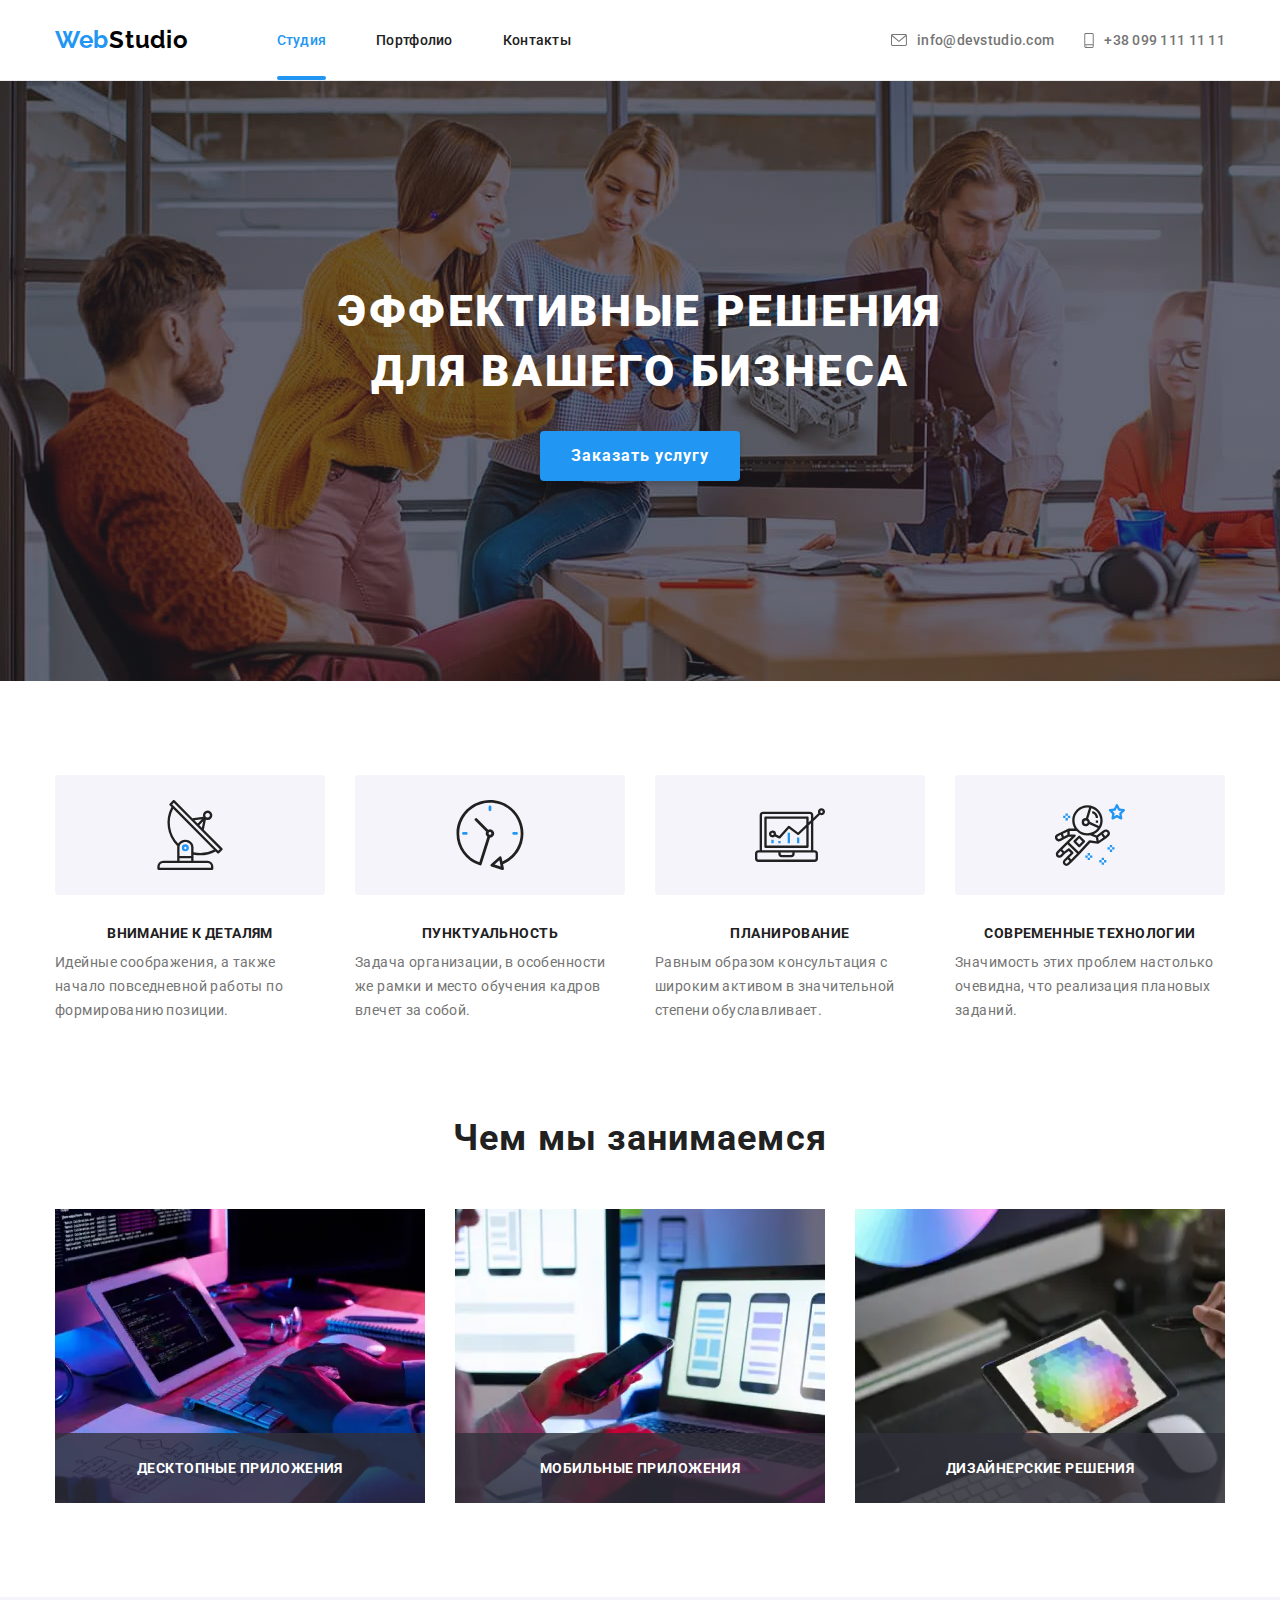
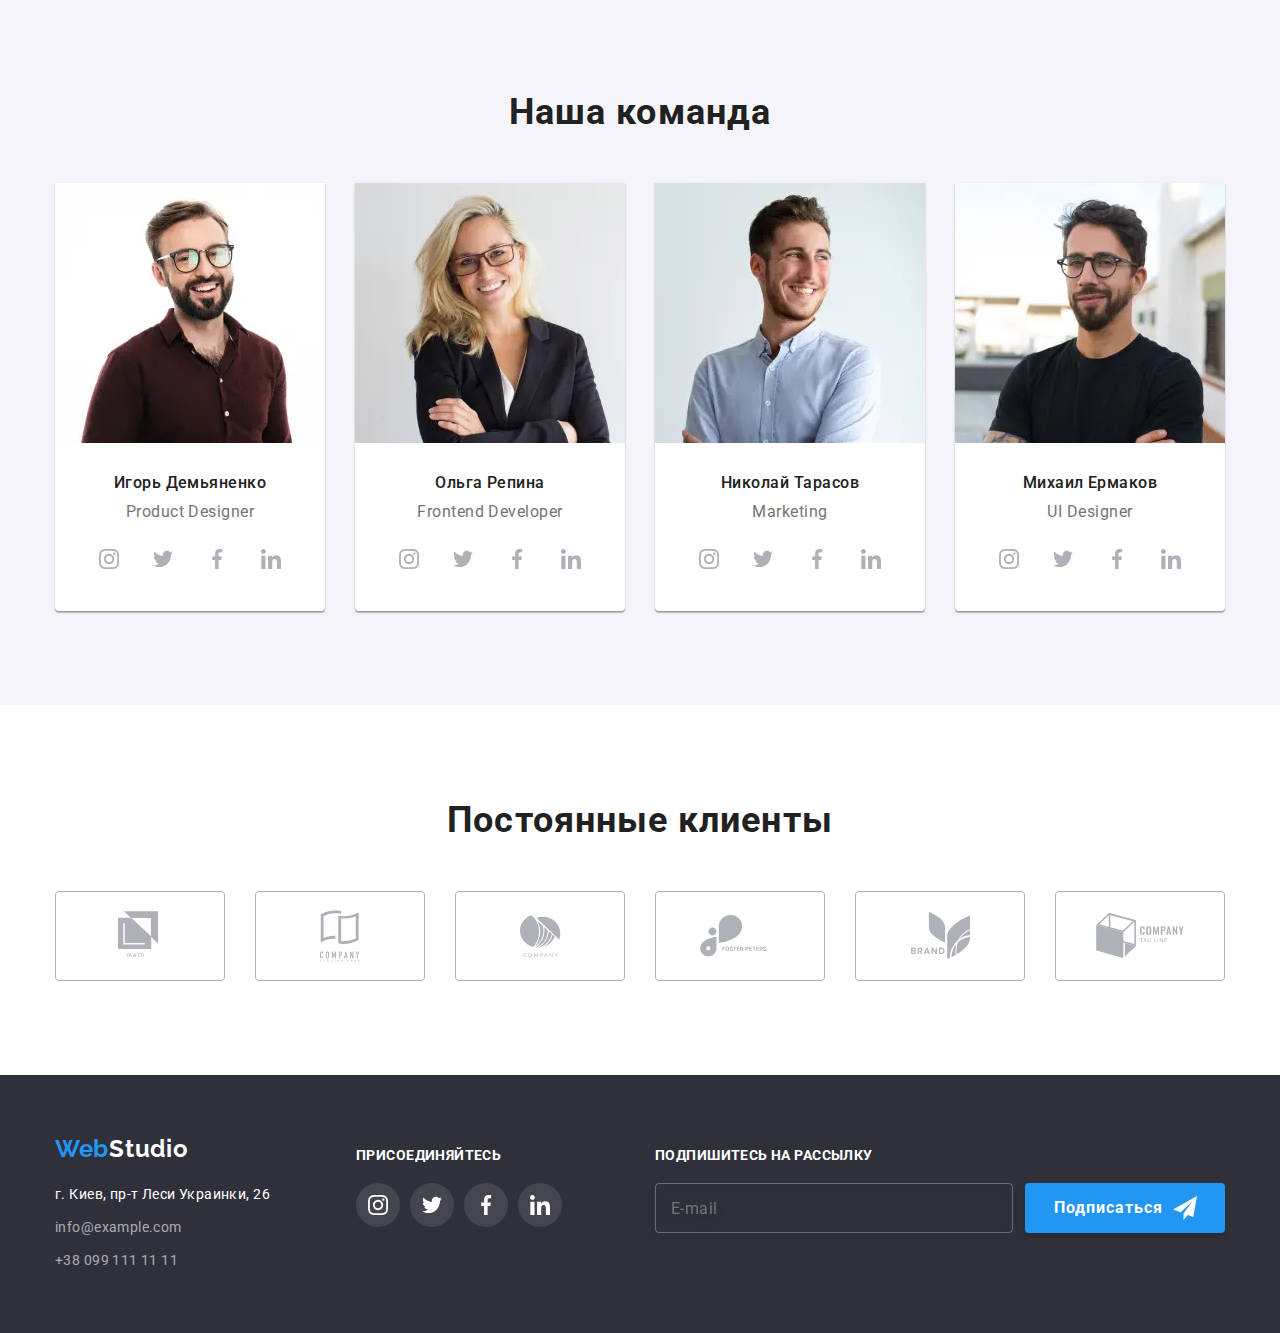
==== commit 6a146db9: "устраняет ошибки и недочеты после проверки" ====
--- a/index.html
+++ b/index.html
@@ -74,7 +74,7 @@
       </section>
 
       <!--Преимущества веб-студии-->
-      <section class="section">
+      <section class="advantages section">
         <div class="container">
           <h2 class="section-title" hidden>Преимущества веб-студии</h2>
           <ul class="advantages list">
@@ -356,7 +356,7 @@
         </div>
       </section>
       <!--Клиенты-->
-      <section class="section">
+      <section class="clients section">
         <div class="container">
           <h2 class="clients-section-title title">Постоянные клиенты</h2>
           <ul class="clients-list list">
--- a/css/main.min.css
+++ b/css/main.min.css
@@ -1,2 +1,2 @@
-.visually-hidden{position:absolute !important;clip:rect(1px 1px 1px 1px);clip:rect(1px, 1px, 1px, 1px);padding:0 !important;border:0 !important;height:1px !important;width:1px !important;overflow:hidden}*,*::before,*::after{padding:0;margin:0}body{font-family:"Roboto",sans-serif;font-style:normal;color:#757575;background:#fff}.list{list-style:none}.link{text-decoration:none}img{display:block;width:100%}.address{font-style:normal}.section{padding:60px 0}@media screen and (min-width: 1200px){.section{padding:94px 0}}.title{color:#212121}.container{padding:0 15px;margin:0 auto}.hero .container{display:flex;flex-direction:column;align-items:center;justify-content:center}@media screen and (min-width: 480px){.container{width:480px}}@media screen and (min-width: 768px){.container{width:768px}}@media screen and (min-width: 1200px){.container{width:1200px}}.site-logo{color:#2196f3;font-family:"Raleway",sans-serif;font-weight:bold;font-size:24px;line-height:1.167;letter-spacing:0.03em}@media screen and (min-width: 768px){.site-logo .header{margin-right:88px}}@media screen and (min-width: 1200px){.site-logo .header{margin-right:93px;font-size:26px;line-height:1.192}}@media screen and (max-width: 1199px){.site-logo .footer{margin-right:0;text-align:center}}.navigation .site-logo{padding:16px 0}@media screen and (min-width: 768px) and (max-width: 1199px){.navigation .site-logo{padding:26px 0}}@media screen and (min-width: 1200px){.navigation .site-logo{padding-top:24px;padding-bottom:25px}}.logo-half{color:#000}.logo-var{color:#fff}.navigation{display:flex;align-items:center}@media screen and (max-width: 767px){.navigation{width:480px;justify-content:space-between}}@media screen and (max-width: 1199px){.navigation{width:768px}}@media screen and (min-width: 1200px){.navigation{width:1200px}}.site-nav{display:flex;align-items:center}@media screen and (max-width: 767px){.site-nav{flex-direction:column;margin-bottom:60px}}.site-nav-item{display:flex}.site-nav-item:not(:last-child){margin-bottom:40px}@media screen and (min-width: 768px){.site-nav-item:not(:last-child){margin-bottom:0;margin-right:50px}}.site-nav-item .link{padding:0px}@media screen and (min-width: 768px){.site-nav-item .link{padding:32px 0}}.site-nav-link{color:#212121;font-weight:500;font-size:18px;line-height:1.172;letter-spacing:0.02em;transition:color 250ms cubic-bezier(0.4, 0, 0.2, 1)}@media screen and (min-width: 768px){.site-nav-link{font-size:14px;line-height:1.143}}.site-nav-link:hover,.site-nav-link:focus{color:#2196f3}.current{position:relative;color:#2196f3}.current::after{content:"";position:absolute;left:0;bottom:0;display:block;width:100%;height:4px;background-color:#2196f3}@media screen and (min-width: 768px){.current::after{bottom:0}}.contacts-list{display:flex}@media screen and (max-width: 767px){.contacts-list{align-items:center}}@media screen and (max-width: 1199px){.contacts-list{flex-direction:column}}.contacts-list-link{display:flex;align-items:center;font-weight:500;font-size:18px;line-height:1.667;letter-spacing:0.02em;color:#757575;transition:color 250ms cubic-bezier(0.4, 0, 0.2, 1)}@media screen and (min-width: 768px){.contacts-list-link{font-size:12px}}@media screen and (min-width: 1200px){.contacts-list-link{justify-content:center;font-size:14px;line-height:1.143}}.contacts-list-link:hover,.contacts-list-link:focus{color:#2196f3}.contacts-list-icon{margin-right:10px;fill:#757575;transition:fill 250ms cubic-bezier(0.4, 0, 0.2, 1)}.contacts-list-link:hover .contacts-list-icon,.contacts-list-link:focus .contacts-list-icon{fill:#2196f3}.contacts-list-item:first-child{margin-right:0px}@media screen and (min-width: 1200px){.contacts-list-item:first-child{margin-right:50px}}.envelope{width:16px;height:11px}@media screen and (min-width: 768px){.envelope{width:14px;height:10px}}@media screen and (min-width: 1200px){.envelope{width:16px;height:12px}}.smartphone{width:10px;height:16px}@media screen and (min-width: 768px){.smartphone{height:14px}}@media screen and (min-width: 1200px){.smartphone{height:15px}}.menu-btn{display:inline-flex;margin:0;padding:0;border:none;background-color:transparent;cursor:pointer}@media screen and (min-width: 768px){.menu-btn{display:none}}.menu-btn-close:hover,.menu-btn-open:hover,.menu-btn-close:focus,.menu-btn-open:focus{fill:#2196f3}.menu-btn .menu-btn-close{display:none}.menu-btn.is-open .menu-btn-close{display:block}.menu-btn.is-open .menu-btn-open{display:none}.menu-container{display:flex;background-color:#fff;text-align:center}.menu-container.is-open{display:block}@media screen and (max-width: 767px){.menu-container{position:absolute;top:100%;left:0;width:100%;display:none;padding:60px;font-size:18px}}@media screen and (min-width: 768px){.menu-container{display:flex;justify-content:space-between;flex-grow:1}}.backdrop{position:fixed;top:0;left:0;width:100%;height:100%;background-color:rgba(0,0,0,0.2);visibility:visible;opacity:1;transition:visibility 250ms cubic-bezier(0.4, 0, 0.2, 1),opacity 250ms cubic-bezier(0.4, 0, 0.2, 1);overflow-y:auto}.is-hidden{visibility:hidden;opacity:0;pointer-events:none}.wrapper-modal{display:flex;justify-content:center;align-items:center;min-height:100%;padding:15px}.modal-window{position:relative;display:block;padding:40px;background:#fff;box-shadow:0px 1px 3px rgba(0,0,0,0.12),0px 1px 1px rgba(0,0,0,0.14),0px 2px 1px rgba(0,0,0,0.2);border-radius:4px}@media screen and (min-width: 480px) and (max-width: 1199px){.modal-window{width:450px}}@media screen and (min-width: 1200px){.modal-window{width:528px}}.close-btn{position:absolute;top:8px;right:8px;display:flex;align-items:center;justify-content:center;width:30px;height:30px;background:#fff;border:1px solid rgba(0,0,0,0.1);border-radius:50%;cursor:pointer}.close-btn-svg:hover,.close-btn-svg:focus{fill:#2196f3}.close{width:18px;height:18px}.modal-form{display:flex;flex-direction:column}.modal-form-title{margin-bottom:12px;font-weight:bold;font-size:20px;line-height:1.15;text-align:center;letter-spacing:0.03em;color:#212121}.modal-form-field{position:relative}.modal-form-field:not(:last-child){margin-bottom:10px}.modal-form-label{font-size:12px;line-height:1.166;letter-spacing:0.01em}.modal-form-input{display:block;width:100%;height:40px;margin-top:4px;padding-left:42px;border:1px solid rgba(33,33,33,0.2);border-radius:4px;cursor:pointer}.modal-form-input:focus{outline:none;border:1px solid #2196f3;transition:transform 250ms cubic-bezier(0.4, 0, 0.2, 1)}.modal-form-icon{position:absolute;width:18px;height:18px;bottom:11px;left:12px}.modal-form-input:focus+.modal-form-icon{fill:#2196f3;transition:transform 250ms cubic-bezier(0.4, 0, 0.2, 1)}.modal-comment{margin-top:10px;margin-bottom:20px}.modal-comment-label{font-size:12px;line-height:1.166;letter-spacing:0.01em}.modal-comment-area{width:100%;height:120px;margin-top:4px;padding:12px 16px;border:1px solid rgba(33,33,33,0.2);border-radius:4px;resize:none}.modal-comment-area:focus{outline:none;border:1px solid #2196f3;transition:transform 250ms cubic-bezier(0.4, 0, 0.2, 1)}.modal-comment-area::placeholder{font-size:14px;line-height:1.143;letter-spacing:0.01em;color:rgba(117,117,117,0.5)}.modal-policy-label{font-size:12px;line-height:1.171;letter-spacing:0.03em}.modal-policy-label::before{content:"";width:16px;height:15px;display:inline-block;border:1px solid #212121;border-radius:2px;margin-right:8px;transition:transform 250ms cubic-bezier(0.4, 0, 0.2, 1)}.modal-form-policy:checked+.modal-policy-label::before{background-image:url(../images/svg/icon-check.svg);border:none}.modal-policy-link{color:#2196f3}.modal-btn{margin-top:30px;width:200px;height:50px;align-self:center;font-weight:bold;font-size:16px;line-height:1, 875;letter-spacing:0.06em;color:#fff;background:#2196f3;box-shadow:0px 4px 4px rgba(0,0,0,0.15);border-radius:4px;border:none;cursor:pointer}.social-networks{display:flex;justify-content:center}.social-networks-link{display:flex;align-items:center;justify-content:center;width:44px;height:44px;border-radius:50%;background-color:#fff;transition:background-color 250ms cubic-bezier(0.4, 0, 0.2, 1)}.social-networks-link:hover,.social-networks-link:focus{background-color:#2196f3}.footer .social-networks-link{background-color:rgba(255,255,255,0.1);transition:background-color 250ms cubic-bezier(0.4, 0, 0.2, 1)}.social-networks-item:not(:last-child){margin-right:10px}.social-networks-svg{width:20px;height:20px;fill:#afb1b8;transition:fill 250ms cubic-bezier(0.4, 0, 0.2, 1)}.social-networks-link:hover .social-networks-svg,.social-networks-link:focus .social-networks-svg{fill:#fff}.footer .social-networks-svg{width:20px;height:20px;fill:#fff}@media screen and (max-width: 767px){.subscribe{padding-top:60px}}@media screen and (max-width: 1199px){.subscribe{flex-direction:column;align-items:center}}@media screen and (min-width: 1200px){.subscribe{padding-top:12px;margin-left:93px}}.subscribe-title{font-weight:bold;font-size:14px;line-height:1, 142;letter-spacing:0.03em;text-transform:uppercase;color:#fff}@media screen and (max-width: 1199px){.subscribe-title{text-align:center}}.subscribe-btn{position:relative;width:200px;height:50px;padding-top:10px;padding-bottom:10px;padding-left:29px;padding-right:62px;font-weight:bold;font-size:16px;line-height:1, 875;display:flex;align-items:center;letter-spacing:0.06em;color:#fff;background:#2196f3;box-shadow:0px 4px 4px rgba(0,0,0,0.15);border-radius:4px;border:none}@media screen and (min-width: 1200px){.subscribe-btn{margin-left:12px;padding-left:29px}}.subscribe-btn-svg{width:24px;height:24px;position:absolute;bottom:13px;right:28px}.subscribe-form{display:flex;align-items:center;padding-top:20px}@media screen and (max-width: 1199px){.subscribe-form{flex-direction:column}}.subscribe-form-input{width:100%;height:50px;padding-left:16px;border:1px solid rgba(255,255,255,0.3);box-sizing:border-box;filter:drop-shadow(0px 4px 4px rgba(0,0,0,0.15));border-radius:4px;background-color:transparent;font-size:16px;line-height:1.25;align-items:center;letter-spacing:0.03em;color:rgba(255,255,255,0.6)}@media screen and (min-width: 768px){.subscribe-form-input{width:450px}}@media screen and (max-width: 1199px){.subscribe-form-input{margin-bottom:20px}}@media screen and (min-width: 1200px){.subscribe-form-input{width:358px;padding-left:15px}}.subscribe-form-input:focus{outline:none}.header{position:relative;border-bottom:1px solid #ececec}.header .container{display:flex;align-items:center}.header .address{margin-left:auto}@media screen and (min-width: 768px){.header .address{padding:21px 0}}@media screen and (min-width: 1200px){.header .address{padding:32px 0}}@media screen and (min-width: 768px){.header .site-logo{margin-right:88px}}.hero{background-repeat:no-repeat;background-size:cover;padding:118px 0}@media screen and (min-width: 1200px){.hero{padding:200px 0}}.hero-title{margin-bottom:30px;color:#fff;font-weight:900;text-align:center;letter-spacing:0.06em;text-transform:uppercase}@media screen and (min-width: 480px) and (max-width: 1199px){.hero-title{font-size:26px;line-height:1.615}}@media screen and (min-width: 1200px){.hero-title{font-size:44px;line-height:1.364}}.hero-btn{width:200px;height:50px;font-weight:bold;font-size:16px;line-height:1, 875;letter-spacing:0.06em;color:#fff;background:#2196f3;box-shadow:0px 4px 4px rgba(0,0,0,0.15);border-radius:4px;border:none;cursor:pointer}@media screen and (max-width: 767px){.hero{background-image:linear-gradient(rgba(47,48,58,0.4), rgba(47,48,58,0.4)),url(../images/main_section_1/hero-bg-mobile.jpg)}}@media screen and (min-device-pixel-ratio: 2) and (max-width: 767px), screen and (min-resolution: 192dpi) and (max-width: 767px), screen and (min-resolution: 2dppx) and (max-width: 767px){.hero{background-image:linear-gradient(rgba(47,48,58,0.4), rgba(47,48,58,0.4)),url(../images/main_section_1/hero-bg-mobile@2x.jpg)}}@media screen and (min-width: 768px) and (max-width: 1199px){.hero{background-image:linear-gradient(rgba(47,48,58,0.4), rgba(47,48,58,0.4)),url(../images/main_section_1/hero-bg-tablet.jpg)}}@media screen and (min-device-pixel-ratio: 2) and (min-width: 768px), screen and (min-resolution: 192dpi) and (min-width: 768px), screen and (min-resolution: 2dppx) and (min-width: 768px){.hero{background-image:linear-gradient(rgba(47,48,58,0.4), rgba(47,48,58,0.4)),url(../images/main_section_1/hero-bg-tablet@2x.jpg)}}@media screen and (min-width: 1200px){.hero{background-image:linear-gradient(rgba(47,48,58,0.4), rgba(47,48,58,0.4)),url(../images/main_section_1/hero-bg-desktop.jpg)}}@media screen and (min-device-pixel-ratio: 2) and (min-width: 1200px), screen and (min-resolution: 192dpi) and (min-width: 1200px), screen and (min-resolution: 2dppx) and (min-width: 1200px){.hero{background-image:linear-gradient(rgba(47,48,58,0.4), rgba(47,48,58,0.4)),url(../images/main_section_1/hero-bg-desktop@2x.jpg)}}@media screen and (min-width: 768px){.advantages{display:flex;flex-wrap:wrap}}@media screen and (min-width: 768px){.advantages-item{width:354px}}@media screen and (min-width: 1200px){.advantages-item{width:270px}}@media screen and (max-width: 767px){.advantages-item:not(:last-child){margin-bottom:30px}}@media screen and (min-width: 1200px){.advantages-item:not(:last-child){margin-right:30px}}@media screen and (min-width: 768px) and (max-width: 1199px){.advantages-item:nth-child(4n+1),.advantages-item:nth-child(4n+2){margin-bottom:30px}}@media screen and (min-width: 768px) and (max-width: 1199px){.advantages-item:nth-child(4n+1),.advantages-item:nth-child(4n+3){margin-right:30px}}.advantages-list-title{margin-bottom:10px;font-weight:bold;font-size:14px;line-height:1.143;letter-spacing:0.03em;text-transform:uppercase}@media screen and (min-width: 320px){.advantages-list-title{text-align:center}}.advantages-list-title::before{content:"";display:block;height:120px;background-repeat:no-repeat;background-position:center;background-color:#f5f4fa;border-radius:4px;margin-bottom:30px}.attention .advantages-list-title::before{background-image:url(../images/svg/antenna.svg)}.punctuality .advantages-list-title::before{background-image:url(../images/svg/clock.svg)}.planning .advantages-list-title::before{background-image:url(../images/svg/diagram.svg)}.technologies .advantages-list-title::before{background-image:url(../images/svg/astronaut.svg)}.advantages-list-item{font-weight:normal;font-size:14px;line-height:1.714;letter-spacing:0.03em}@media screen and (max-width: 1199px){.works-section{display:none}}.works{display:flex;flex-wrap:wrap}.works-section{padding-top:0}.works-section-title{margin-bottom:50px;font-weight:bold;font-size:36px;line-height:1.167;text-align:center;letter-spacing:0.03em}.works-item{position:relative;display:block}.works-item:not(:last-child){margin-right:30px}.works-item-desc{content:"";position:absolute;left:0;bottom:0;display:block;width:100%;height:70px;padding:27px 0;font-weight:bold;font-size:14px;line-height:16px;text-align:center;letter-spacing:0.03em;text-transform:uppercase;color:#fff;background-color:rgba(47,48,58,0.8)}@media screen and (min-width: 768px){.team{display:flex;flex-wrap:wrap}}.team-section{background-color:#f5f4fa}.team-section-title{font-weight:bold;text-align:center;font-weight:bold;letter-spacing:0.03em}@media screen and (max-width: 1199px){.team-section-title{margin-bottom:30px;font-size:28px;line-height:1.177}}@media screen and (min-width: 1200px){.team-section-title{margin-bottom:50px;font-size:36px;line-height:1.167}}.team-list-item{padding-bottom:24px;box-shadow:0px 1px 3px rgba(0,0,0,0.12),0px 1px 1px rgba(0,0,0,0.14),0px 2px 1px rgba(0,0,0,0.2);border-radius:0px 0px 4px 4px;background:#fff}@media screen and (min-width: 1200px){.team-list-item{width:270px;height:428px}}@media screen and (max-width: 767px){.team-list-item:not(:last-child){margin-bottom:30px}}@media screen and (min-width: 1200px){.team-list-item:not(:last-child){margin-right:30px}}@media screen and (min-width: 768px) and (max-width: 1199px){.team-list-item:nth-child(4n+1),.team-list-item:nth-child(4n+2){margin-bottom:30px}}@media screen and (min-width: 768px) and (max-width: 1199px){.team-list-item:nth-child(4n+1),.team-list-item:nth-child(4n+3){margin-right:30px}}.team-list-title{margin-top:30px;margin-bottom:10px;font-weight:500;font-size:16px;line-height:1.187;text-align:center;letter-spacing:0.03em}.team-list-job{margin-bottom:16px;font-weight:normal;font-size:16px;line-height:1.187;text-align:center;letter-spacing:0.03em}.clients-section-title{margin-bottom:30px;font-weight:bold;font-size:28px;line-height:1.172;text-align:center;letter-spacing:0.03em}@media screen and (min-width: 1200px){.clients-section-title{margin-bottom:50px;font-weight:bold;font-size:36px;line-height:1.167}}.clients-list{display:flex;flex-wrap:wrap;justify-content:space-between}.clients-list-link{display:flex;align-items:center;justify-content:center;height:90px;border:1px solid #afb1b8;box-sizing:border-box;border-radius:4px;transition:border 250ms cubic-bezier(0.4, 0, 0.2, 1)}@media screen and (max-width: 767px){.clients-list-link{width:210px}}@media screen and (min-width: 768px){.clients-list-link{width:226px}}@media screen and (min-width: 1200px){.clients-list-link{width:170px}}.clients-list-link:hover,.clients-list-link:focus{border:1px solid #2196f3}@media screen and (max-width: 767px){.clients-list-item:nth-child(-n+4){margin-bottom:30px}}@media screen and (min-width: 768px){.clients-list-item:nth-child(-n+3){margin-bottom:30px}}@media screen and (min-width: 1200px){.clients-list-item:not(:last-child){margin-right:30px}}.clients-list-svg{fill:#afb1b8;transition:fill 250ms cubic-bezier(0.4, 0, 0.2, 1)}.clients-list-link:hover .clients-list-svg,.clients-list-link:focus .clients-list-svg{fill:#2196f3}.ya-co{width:44.27px;height:49.23px}.tagline-here{width:40px;height:52px}.company{width:41px;height:42.6px}.foster-peters{width:79.66px;height:42.22px}.brand{width:59px;height:47px}.tag-line{width:88.48px;height:45.44px}.footer{background-color:#2f303a}.footer .container{display:flex;flex-wrap:wrap;justify-content:center;margin-left:auto;margin-right:auto;padding-bottom:60px;padding-top:60px;padding-left:15px;padding-right:15px}@media screen and (max-width: 767px){.footer .container{flex-direction:column}}.footer .address{margin-top:20px}@media screen and (min-width: 1200px){.footer .address{width:231px}}.footer-contacts-list{display:flex;flex-direction:column}@media screen and (min-width: 320px) and (max-width: 1199px){.footer-contacts-list{text-align:center;padding-bottom:60px}}@media screen and (min-width: 768px){.footer-contacts-list{margin-right:165px}}@media screen and (min-width: 1200px){.footer-contacts-list{margin-right:70px}}.footer-list-item:not(:last-child){margin-bottom:8px}@media screen and (min-width: 1200px){.footer-list-item:not(:last-child){margin-bottom:9px}}.footer-list-link{color:#fff;font-weight:normal;font-size:14px;line-height:1.714;letter-spacing:0.03em;transition:color 250ms cubic-bezier(0.4, 0, 0.2, 1)}.footer-list-link:hover,.footer-list-link:focus{color:#2196f3}.footer-list-link-contact{color:rgba(255,255,255,0.6);font-weight:normal;font-size:14px;line-height:1.714;letter-spacing:0.03em;transition:color 250ms cubic-bezier(0.4, 0, 0.2, 1)}.footer-list-link-contact:hover,.footer-list-link-contact:focus{color:#2196f3}@media screen and (min-width: 768px) and (max-width: 1199px){.footer-social-networks{margin-top:5px}}@media screen and (min-width: 1200px){.footer-social-networks{padding-top:12px}}.social-networks-title{margin-bottom:20px;font-weight:bold;font-size:14px;line-height:16px;letter-spacing:0.03em;text-transform:uppercase;text-align:center;color:#fff}.social-networks-link:hover,.social-networks-link:focus{background-color:#2196f3}
+.visually-hidden{position:absolute !important;clip:rect(1px 1px 1px 1px);clip:rect(1px, 1px, 1px, 1px);padding:0 !important;border:0 !important;height:1px !important;width:1px !important;overflow:hidden}*,*::before,*::after{padding:0;margin:0}body{font-family:"Roboto",sans-serif;font-style:normal;color:#757575;background:#fff}.list{list-style:none}.link{text-decoration:none}img{display:block;width:100%}.address{font-style:normal}.section{padding:60px 0}@media screen and (min-width: 1200px){.section{padding:94px 0}}.title{color:#212121}.container{padding:0 15px;margin:0 auto}.hero .container{display:flex;flex-direction:column;align-items:center;justify-content:center}@media screen and (min-width: 480px){.container{width:480px}}@media screen and (min-width: 768px){.container{width:768px}}@media screen and (min-width: 1200px){.container{width:1200px}}.site-logo{color:#2196f3;font-family:"Raleway",sans-serif;font-weight:bold;font-size:24px;line-height:1.167;letter-spacing:0.03em}@media screen and (min-width: 768px){.site-logo .header{margin-right:88px}}@media screen and (min-width: 1200px){.site-logo .header{margin-right:93px;font-size:26px;line-height:1.192}}.site-logo .footer{margin-right:0;text-align:center}@media screen and (min-width: 1200px){.site-logo .footer{text-align:left}}.navigation .site-logo{padding:16px 0}@media screen and (min-width: 768px){.navigation .site-logo{padding:26px 0}}@media screen and (min-width: 1200px){.navigation .site-logo{padding-top:24px;padding-bottom:25px}}.logo-half{color:#000}.logo-var{color:#fff}.navigation{display:flex;align-items:center;width:480px;justify-content:space-between}@media screen and (min-width: 768px){.navigation{width:768px}}@media screen and (min-width: 1200px){.navigation{width:1200px}}.site-nav{display:flex;align-items:center}@media screen and (min-width: 320px){.site-nav{flex-direction:column;margin-bottom:60px}}@media screen and (min-width: 768px){.site-nav{flex-direction:row;margin-bottom:0px}}.site-nav-item{display:flex}.site-nav-item:not(:last-child){margin-bottom:40px}@media screen and (min-width: 768px){.site-nav-item:not(:last-child){margin-bottom:0;margin-right:50px}}.site-nav-item .link{padding:0px}@media screen and (min-width: 768px){.site-nav-item .link{padding:32px 0}}.site-nav-link{color:#212121;font-weight:500;font-size:18px;line-height:1.172;letter-spacing:0.02em;transition:color 250ms cubic-bezier(0.4, 0, 0.2, 1)}@media screen and (min-width: 768px){.site-nav-link{font-size:14px;line-height:1.143}}.site-nav-link:hover,.site-nav-link:focus{color:#2196f3}.current{position:relative;color:#2196f3}.current::after{content:"";position:absolute;left:0;bottom:-10px;display:block;width:100%;height:4px;background-color:#2196f3;border-radius:2px}@media screen and (min-width: 768px){.current::after{bottom:-2px}}@media screen and (min-width: 1200px){.current::after{bottom:0px}}.contacts-list{display:flex}@media screen and (min-width: 320px){.contacts-list{align-items:center;flex-direction:column}}@media screen and (min-width: 768px){.contacts-list{align-items:flex-start}}@media screen and (min-width: 1200px){.contacts-list{flex-direction:row}}.contacts-list-link{display:flex;align-items:center;font-weight:500;font-size:18px;line-height:1.667;letter-spacing:0.02em;color:#757575;transition:color 250ms cubic-bezier(0.4, 0, 0.2, 1)}@media screen and (min-width: 768px){.contacts-list-link{font-size:12px}}@media screen and (min-width: 1200px){.contacts-list-link{justify-content:center;font-size:14px;line-height:1.143}}.contacts-list-link:hover,.contacts-list-link:focus{color:#2196f3}.contacts-list-icon{margin-right:10px;fill:#757575;transition:fill 250ms cubic-bezier(0.4, 0, 0.2, 1)}.contacts-list-link:hover .contacts-list-icon,.contacts-list-link:focus .contacts-list-icon{fill:#2196f3}.contacts-list-item:first-child{margin-right:0px}@media screen and (min-width: 1200px){.contacts-list-item:first-child{margin-right:30px}}.envelope{width:16px;height:11px}@media screen and (min-width: 768px){.envelope{width:14px;height:10px}}@media screen and (min-width: 1200px){.envelope{width:16px;height:12px}}.smartphone{width:10px;height:16px}@media screen and (min-width: 768px){.smartphone{height:14px}}@media screen and (min-width: 1200px){.smartphone{height:15px}}.menu-btn{display:inline-flex;margin:0;padding:0;border:none;background-color:transparent;cursor:pointer}@media screen and (min-width: 768px){.menu-btn{display:none}}.menu-btn-close:hover,.menu-btn-open:hover,.menu-btn-close:focus,.menu-btn-open:focus{fill:#2196f3}.menu-btn .menu-btn-close{display:none}.menu-btn.is-open .menu-btn-close{display:block}.menu-btn.is-open .menu-btn-open{display:none}.menu-container{display:flex;background-color:#fff;text-align:center}@media screen and (min-width: 320px){.menu-container{z-index:1}}@media screen and (min-width: 768px){.menu-container{z-index:0}}.menu-container.is-open{display:block}@media screen and (min-width: 320px){.menu-container{position:absolute;top:100%;left:0;width:100%;display:none;padding:60px;font-size:18px}}@media screen and (min-width: 768px){.menu-container{position:static;display:flex;justify-content:space-between;flex-grow:1;padding:0px}}.backdrop{position:fixed;top:0;left:0;width:100%;height:100%;background-color:rgba(0,0,0,0.2);visibility:visible;opacity:1;transition:visibility 250ms cubic-bezier(0.4, 0, 0.2, 1),opacity 250ms cubic-bezier(0.4, 0, 0.2, 1);overflow-y:auto}.is-hidden{visibility:hidden;opacity:0;pointer-events:none}.wrapper-modal{display:flex;justify-content:center;align-items:center;min-height:100%;padding:15px}.modal-window{position:relative;display:block;padding:40px;background:#fff;box-shadow:0px 1px 3px rgba(0,0,0,0.12),0px 1px 1px rgba(0,0,0,0.14),0px 2px 1px rgba(0,0,0,0.2);border-radius:4px}@media screen and (min-width: 480px){.modal-window{width:450px}}@media screen and (min-width: 1200px){.modal-window{width:528px}}.close-btn{position:absolute;top:8px;right:8px;display:flex;align-items:center;justify-content:center;width:30px;height:30px;background:#fff;border:1px solid rgba(0,0,0,0.1);border-radius:50%;cursor:pointer}.close-btn-svg:hover,.close-btn-svg:focus{fill:#2196f3}.close{width:18px;height:18px}.modal-form{display:flex;flex-direction:column}.modal-form-title{margin-bottom:12px;font-weight:bold;font-size:20px;line-height:1.15;text-align:center;letter-spacing:0.03em;color:#212121}.modal-form-field{position:relative}.modal-form-field:not(:last-child){margin-bottom:10px}.modal-form-label{font-size:12px;line-height:1.166;letter-spacing:0.01em}.modal-form-input{display:block;width:100%;height:40px;margin-top:4px;padding-left:42px;border:1px solid rgba(33,33,33,0.2);border-radius:4px;cursor:pointer}.modal-form-input:focus{outline:none;border:1px solid #2196f3;transition:transform 250ms cubic-bezier(0.4, 0, 0.2, 1)}.modal-form-icon{position:absolute;width:18px;height:18px;bottom:11px;left:12px}.modal-form-input:focus+.modal-form-icon{fill:#2196f3;transition:transform 250ms cubic-bezier(0.4, 0, 0.2, 1)}.modal-comment{margin-top:10px;margin-bottom:20px}.modal-comment-label{font-size:12px;line-height:1.166;letter-spacing:0.01em}.modal-comment-area{width:100%;height:120px;margin-top:4px;padding:12px 16px;border:1px solid rgba(33,33,33,0.2);border-radius:4px;resize:none}.modal-comment-area:focus{outline:none;border:1px solid #2196f3;transition:transform 250ms cubic-bezier(0.4, 0, 0.2, 1)}.modal-comment-area::placeholder{font-size:14px;line-height:1.143;letter-spacing:0.01em;color:rgba(117,117,117,0.5)}.modal-policy-label{font-size:12px;line-height:1.171;letter-spacing:0.03em}.modal-policy-label::before{content:"";width:16px;height:15px;display:inline-block;border:1px solid #212121;border-radius:2px;margin-right:8px;transition:transform 250ms cubic-bezier(0.4, 0, 0.2, 1)}.modal-form-policy:checked+.modal-policy-label::before{background-image:url(../images/svg/icon-check.svg);border:none}.modal-policy-link{color:#2196f3}.modal-btn{margin-top:30px;width:200px;height:50px;align-self:center;font-weight:bold;font-size:16px;line-height:1, 875;letter-spacing:0.06em;color:#fff;background:#2196f3;box-shadow:0px 4px 4px rgba(0,0,0,0.15);border-radius:4px;border:none;cursor:pointer}.social-networks{display:flex;justify-content:center}.social-networks-link{display:flex;align-items:center;justify-content:center;width:44px;height:44px;border-radius:50%;background-color:#fff;transition:background-color 250ms cubic-bezier(0.4, 0, 0.2, 1)}.social-networks-link:hover,.social-networks-link:focus{background-color:#2196f3}.footer .social-networks-link{background-color:rgba(255,255,255,0.1);transition:background-color 250ms cubic-bezier(0.4, 0, 0.2, 1)}.social-networks-item:not(:last-child){margin-right:10px}.social-networks-svg{width:20px;height:20px;fill:#afb1b8;transition:fill 250ms cubic-bezier(0.4, 0, 0.2, 1)}.social-networks-link:hover .social-networks-svg,.social-networks-link:focus .social-networks-svg{fill:#fff}.footer .social-networks-svg{width:20px;height:20px;fill:#fff}.subscribe{flex-direction:column;align-items:center;padding-top:60px}@media screen and (min-width: 768px){.subscribe{padding-top:0px}}@media screen and (min-width: 1200px){.subscribe{padding-top:12px;margin-left:93px}}.subscribe-title{font-weight:bold;font-size:14px;line-height:1, 142;letter-spacing:0.03em;text-align:center;text-transform:uppercase;color:#fff}@media screen and (min-width: 1200px){.subscribe-title{text-align:left}}.subscribe-btn{position:relative;width:200px;height:50px;padding-top:10px;padding-bottom:10px;padding-left:29px;padding-right:62px;font-weight:bold;font-size:16px;line-height:1, 875;display:flex;align-items:center;letter-spacing:0.06em;color:#fff;background:#2196f3;box-shadow:0px 4px 4px rgba(0,0,0,0.15);border-radius:4px;border:none}@media screen and (min-width: 1200px){.subscribe-btn{margin-left:12px;padding-left:29px}}.subscribe-btn-svg{width:24px;height:24px;position:absolute;bottom:13px;right:28px}.subscribe-form{display:flex;align-items:center;flex-direction:column;padding-top:20px}@media screen and (min-width: 1200px){.subscribe-form{flex-direction:row}}.subscribe-form-input{width:100%;height:50px;padding-left:16px;margin-bottom:20px;border:1px solid rgba(255,255,255,0.3);box-sizing:border-box;filter:drop-shadow(0px 4px 4px rgba(0,0,0,0.15));border-radius:4px;background-color:transparent;font-size:16px;line-height:1.25;align-items:center;letter-spacing:0.03em;color:rgba(255,255,255,0.6)}@media screen and (min-width: 768px){.subscribe-form-input{width:450px}}@media screen and (min-width: 1200px){.subscribe-form-input{width:358px;padding-left:15px;margin-bottom:0px}}.subscribe-form-input:focus{outline:none}.header{position:relative;border-bottom:1px solid #ececec}.header .container{display:flex;align-items:center}.header .address{margin-left:auto}@media screen and (min-width: 768px){.header .address{padding:21px 0}}@media screen and (min-width: 1200px){.header .address{padding:32px 0}}@media screen and (min-width: 768px){.header .site-logo{margin-right:88px}}.hero{background-repeat:no-repeat;background-size:cover;padding:118px 0}@media screen and (min-width: 1200px){.hero{padding:200px 0}}.hero-title{margin-bottom:30px;color:#fff;font-weight:900;text-align:center;letter-spacing:0.06em;text-transform:uppercase}@media screen and (min-width: 480px){.hero-title{font-size:26px;line-height:1.615}}@media screen and (min-width: 1200px){.hero-title{font-size:44px;line-height:1.364}}.hero-btn{width:200px;height:50px;font-weight:bold;font-size:16px;line-height:1, 875;letter-spacing:0.06em;color:#fff;background:#2196f3;box-shadow:0px 4px 4px rgba(0,0,0,0.15);border-radius:4px;border:none;cursor:pointer}@media screen and (min-width: 320px){.hero{background-image:linear-gradient(rgba(47,48,58,0.4), rgba(47,48,58,0.4)),url(../images/main_section_1/hero-bg-mobile.jpg)}}@media screen and (min-device-pixel-ratio: 2) and (min-width: 320px), screen and (min-resolution: 192dpi) and (min-width: 320px), screen and (min-resolution: 2dppx) and (min-width: 320px){.hero{background-image:linear-gradient(rgba(47,48,58,0.4), rgba(47,48,58,0.4)),url(../images/main_section_1/hero-bg-mobile@2x.jpg)}}@media screen and (min-width: 768px){.hero{background-image:linear-gradient(rgba(47,48,58,0.4), rgba(47,48,58,0.4)),url(../images/main_section_1/hero-bg-tablet.jpg)}}@media screen and (min-device-pixel-ratio: 2) and (min-width: 768px), screen and (min-resolution: 192dpi) and (min-width: 768px), screen and (min-resolution: 2dppx) and (min-width: 768px){.hero{background-image:linear-gradient(rgba(47,48,58,0.4), rgba(47,48,58,0.4)),url(../images/main_section_1/hero-bg-tablet@2x.jpg)}}@media screen and (min-width: 1200px){.hero{background-image:linear-gradient(rgba(47,48,58,0.4), rgba(47,48,58,0.4)),url(../images/main_section_1/hero-bg-desktop.jpg)}}@media screen and (min-device-pixel-ratio: 2) and (min-width: 1200px), screen and (min-resolution: 192dpi) and (min-width: 1200px), screen and (min-resolution: 2dppx) and (min-width: 1200px){.hero{background-image:linear-gradient(rgba(47,48,58,0.4), rgba(47,48,58,0.4)),url(../images/main_section_1/hero-bg-desktop@2x.jpg)}}@media screen and (min-width: 768px){.advantages{display:flex;flex-wrap:wrap}}@media screen and (min-width: 768px){.advantages-item{width:354px}}@media screen and (min-width: 1200px){.advantages-item{width:270px}}@media screen and (min-width: 320px){.advantages-item:not(:last-child){margin-bottom:30px}}@media screen and (min-width: 1200px){.advantages-item:not(:last-child){margin-right:30px}}@media screen and (min-width: 768px){.advantages-item:nth-child(4n+1),.advantages-item:nth-child(4n+2){margin-bottom:30px}}@media screen and (min-width: 768px){.advantages-item:nth-last-child(4n+1),.advantages-item:nth-last-child(4n+2){margin-bottom:0px}}@media screen and (min-width: 768px){.advantages-item:nth-child(4n+1),.advantages-item:nth-child(4n+3){margin-right:30px}}@media screen and (min-width: 1200px){.advantages-item:nth-child(4n+1),.advantages-item:nth-child(4n+2){margin-bottom:0px}}.advantages-list-title{margin-bottom:10px;font-weight:bold;font-size:14px;line-height:1.143;letter-spacing:0.03em;text-transform:uppercase}@media screen and (min-width: 320px){.advantages-list-title{text-align:center}}.advantages-list-title::before{content:"";display:block;height:120px;background-repeat:no-repeat;background-position:center;background-color:#f5f4fa;border-radius:4px;margin-bottom:30px}.attention .advantages-list-title::before{background-image:url(../images/svg/antenna.svg)}.punctuality .advantages-list-title::before{background-image:url(../images/svg/clock.svg)}.planning .advantages-list-title::before{background-image:url(../images/svg/diagram.svg)}.technologies .advantages-list-title::before{background-image:url(../images/svg/astronaut.svg)}.advantages-list-item{font-weight:normal;font-size:14px;line-height:1.714;letter-spacing:0.03em}.works-section{display:none}@media screen and (min-width: 1200px){.works-section{display:block}}.works{display:flex;flex-wrap:wrap}.works-section{padding-top:0}.works-section-title{margin-bottom:50px;font-weight:bold;font-size:36px;line-height:1.167;text-align:center;letter-spacing:0.03em}.works-item{position:relative;display:block}.works-item:not(:last-child){margin-right:30px}.works-item-desc{content:"";position:absolute;left:0;bottom:0;display:block;width:100%;height:70px;padding:27px 0;font-weight:bold;font-size:14px;line-height:16px;text-align:center;letter-spacing:0.03em;text-transform:uppercase;color:#fff;background-color:rgba(47,48,58,0.8)}@media screen and (min-width: 768px){.team{display:flex;flex-wrap:wrap}}.team-section{background-color:#f5f4fa}.team-section-title{font-weight:bold;text-align:center;font-weight:bold;letter-spacing:0.03em}@media screen and (min-width: 320px){.team-section-title{margin-bottom:30px;font-size:28px;line-height:1.177}}@media screen and (min-width: 1200px){.team-section-title{margin-bottom:50px;font-size:36px;line-height:1.167}}.team-list-item{padding-bottom:24px;box-shadow:0px 1px 3px rgba(0,0,0,0.12),0px 1px 1px rgba(0,0,0,0.14),0px 2px 1px rgba(0,0,0,0.2);border-radius:0px 0px 4px 4px;background:#fff}@media screen and (min-width: 1200px){.team-list-item{width:270px;height:428px}}@media screen and (min-width: 320px){.team-list-item:not(:last-child){margin-bottom:30px}}@media screen and (min-width: 768px){.team-list-item:nth-child(4n+1),.team-list-item:nth-child(4n+2){margin-bottom:30px}}@media screen and (min-width: 768px){.team-list-item:nth-last-child(4n+1),.team-list-item:nth-last-child(4n+2){margin-bottom:0px}}@media screen and (min-width: 1200px){.team-list-item:not(:last-child){margin-right:30px}}@media screen and (min-width: 768px){.team-list-item:nth-child(4n+1),.team-list-item:nth-child(4n+3){margin-right:30px}}@media screen and (min-width: 1200px){.team-list-item:nth-child(4n+1),.team-list-item:nth-child(4n+2){margin-bottom:0px}}.team-list-title{margin-top:30px;margin-bottom:10px;font-weight:500;font-size:16px;line-height:1.187;text-align:center;letter-spacing:0.03em}.team-list-job{margin-bottom:16px;font-weight:normal;font-size:16px;line-height:1.187;text-align:center;letter-spacing:0.03em}.clients-section-title{margin-bottom:30px;font-weight:bold;font-size:28px;line-height:1.172;text-align:center;letter-spacing:0.03em}@media screen and (min-width: 1200px){.clients-section-title{margin-bottom:50px;font-weight:bold;font-size:36px;line-height:1.167}}.clients-list{display:flex;flex-wrap:wrap;justify-content:space-between}.clients-list-link{display:flex;align-items:center;justify-content:center;height:90px;border:1px solid #afb1b8;box-sizing:border-box;border-radius:4px;transition:border 250ms cubic-bezier(0.4, 0, 0.2, 1)}.clients-list-link:hover,.clients-list-link:focus{border:1px solid #2196f3}.clients-list-item{width:calc((100% - 15px * 2) / 2)}@media screen and (min-width: 768px){.clients-list-item{width:calc((100% - 15px * 4) / 3)}}@media screen and (min-width: 1200px){.clients-list-item{width:170px}}@media screen and (min-width: 320px){.clients-list-item:nth-child(-n+4){margin-bottom:30px}}@media screen and (min-width: 768px){.clients-list-item:nth-child(-n+3){margin-bottom:30px}}@media screen and (min-width: 768px){.clients-list-item:nth-last-child(-n+3){margin-bottom:0px}}@media screen and (min-width: 1200px){.clients-list-item:nth-child(-n+3){margin-bottom:0px}}@media screen and (min-width: 1200px){.clients-list-item:not(:last-child){margin-right:30px}}.clients-list-svg{fill:#afb1b8;transition:fill 250ms cubic-bezier(0.4, 0, 0.2, 1)}.clients-list-link:hover .clients-list-svg,.clients-list-link:focus .clients-list-svg{fill:#2196f3}.ya-co{width:44.27px;height:49.23px}.tagline-here{width:40px;height:52px}.company{width:41px;height:42.6px}.foster-peters{width:79.66px;height:42.22px}.brand{width:59px;height:47px}.tag-line{width:88.48px;height:45.44px}.footer{background-color:#2f303a}.footer .container{display:flex;flex-wrap:wrap;justify-content:center;margin-left:auto;margin-right:auto;padding-bottom:60px;padding-top:60px;padding-left:15px;padding-right:15px}@media screen and (min-width: 320px){.footer .container{flex-direction:column}}@media screen and (min-width: 768px){.footer .container{flex-direction:row}}.footer .address{margin-top:20px}@media screen and (min-width: 1200px){.footer .address{width:231px}}.footer-contacts-list{display:flex;flex-direction:column}@media screen and (min-width: 320px){.footer-contacts-list{text-align:center;padding-bottom:60px}}@media screen and (min-width: 768px){.footer-contacts-list{margin-right:165px}}@media screen and (min-width: 1200px){.footer-contacts-list{margin-right:70px;text-align:left;padding-bottom:0px}}.footer-list-item:not(:last-child){margin-bottom:8px}@media screen and (min-width: 1200px){.footer-list-item:not(:last-child){margin-bottom:9px}}.footer-list-link{color:#fff;font-weight:normal;font-size:14px;line-height:1.714;letter-spacing:0.03em;transition:color 250ms cubic-bezier(0.4, 0, 0.2, 1)}.footer-list-link:hover,.footer-list-link:focus{color:#2196f3}.footer-list-link-contact{color:rgba(255,255,255,0.6);font-weight:normal;font-size:14px;line-height:1.714;letter-spacing:0.03em;transition:color 250ms cubic-bezier(0.4, 0, 0.2, 1)}.footer-list-link-contact:hover,.footer-list-link-contact:focus{color:#2196f3}@media screen and (min-width: 768px){.footer-social-networks{margin-top:5px}}@media screen and (min-width: 1200px){.footer-social-networks{margin-top:0px;padding-top:12px}}.social-networks-title{margin-bottom:20px;font-weight:bold;font-size:14px;line-height:16px;letter-spacing:0.03em;text-transform:uppercase;text-align:center;color:#fff}@media screen and (min-width: 1200px){.social-networks-title{text-align:left}}.social-networks-link:hover,.social-networks-link:focus{background-color:#2196f3}
 /*# sourceMappingURL=main.min.css.map */